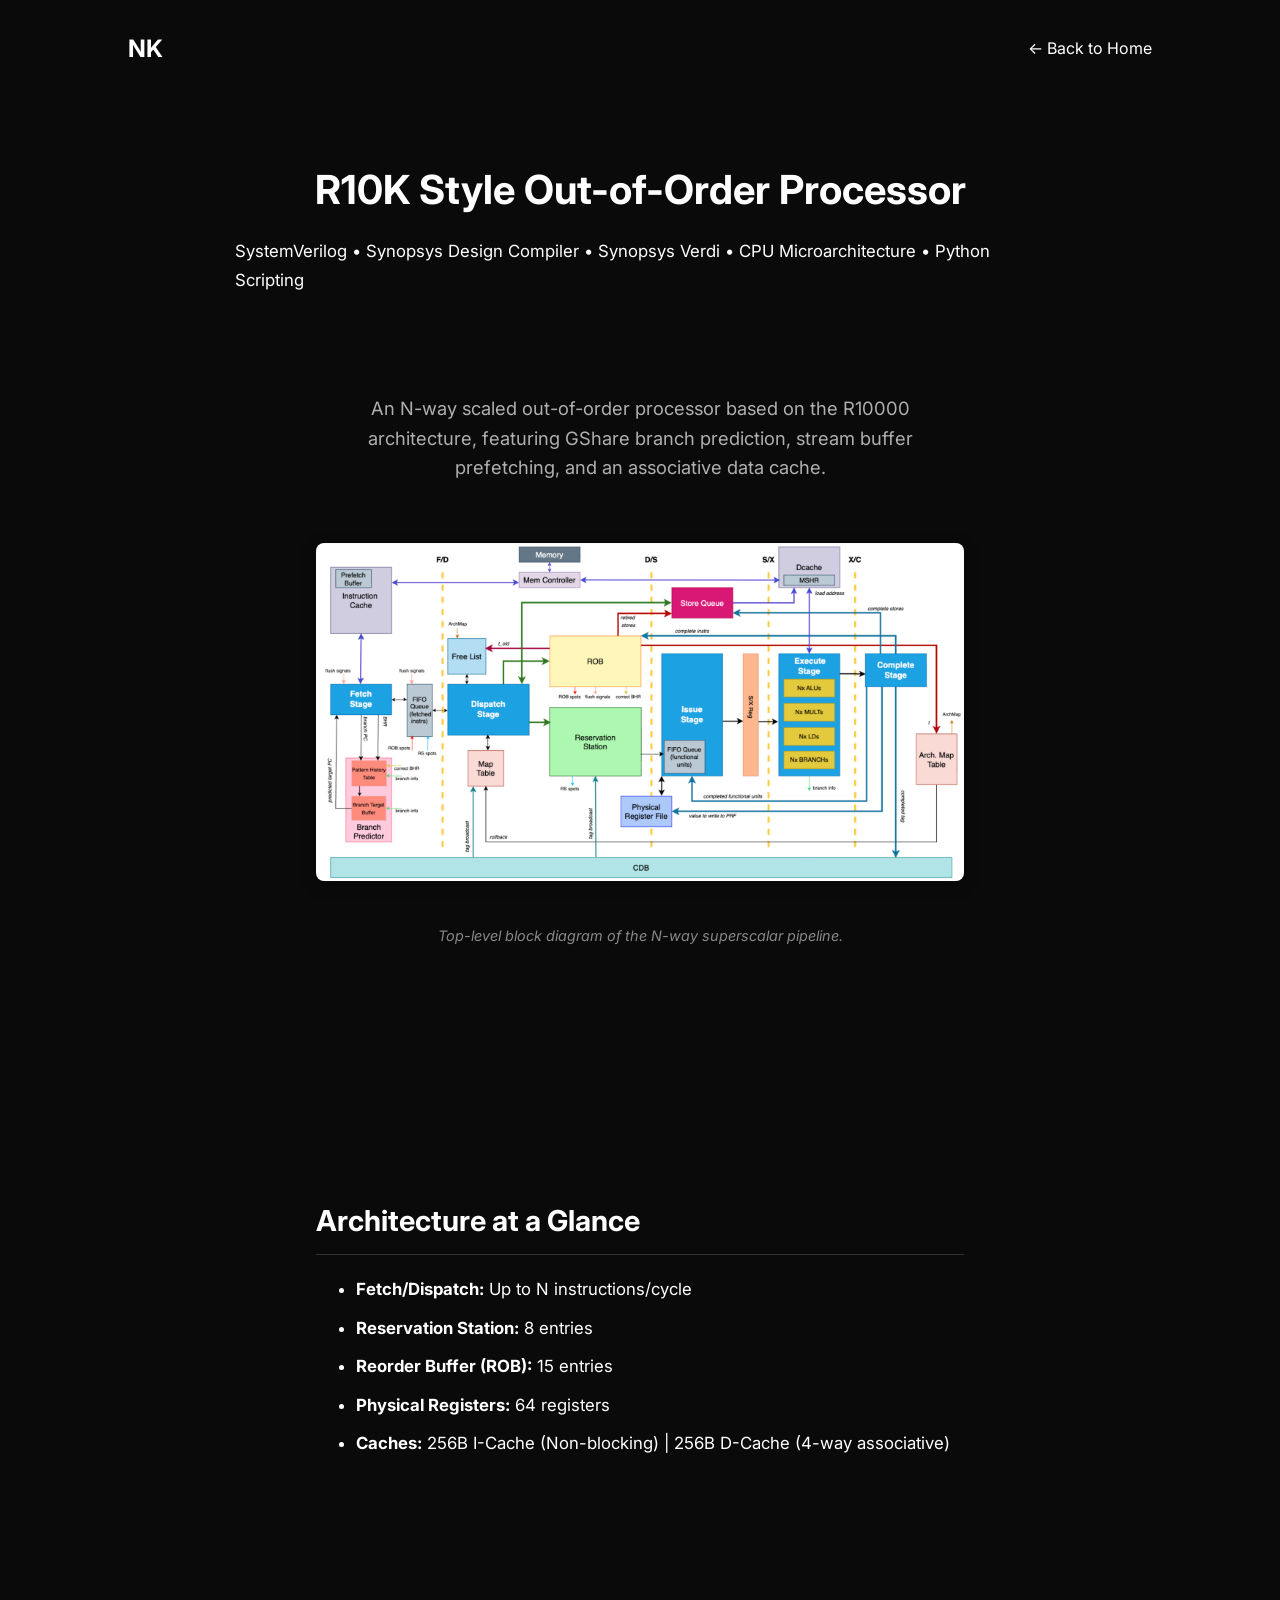
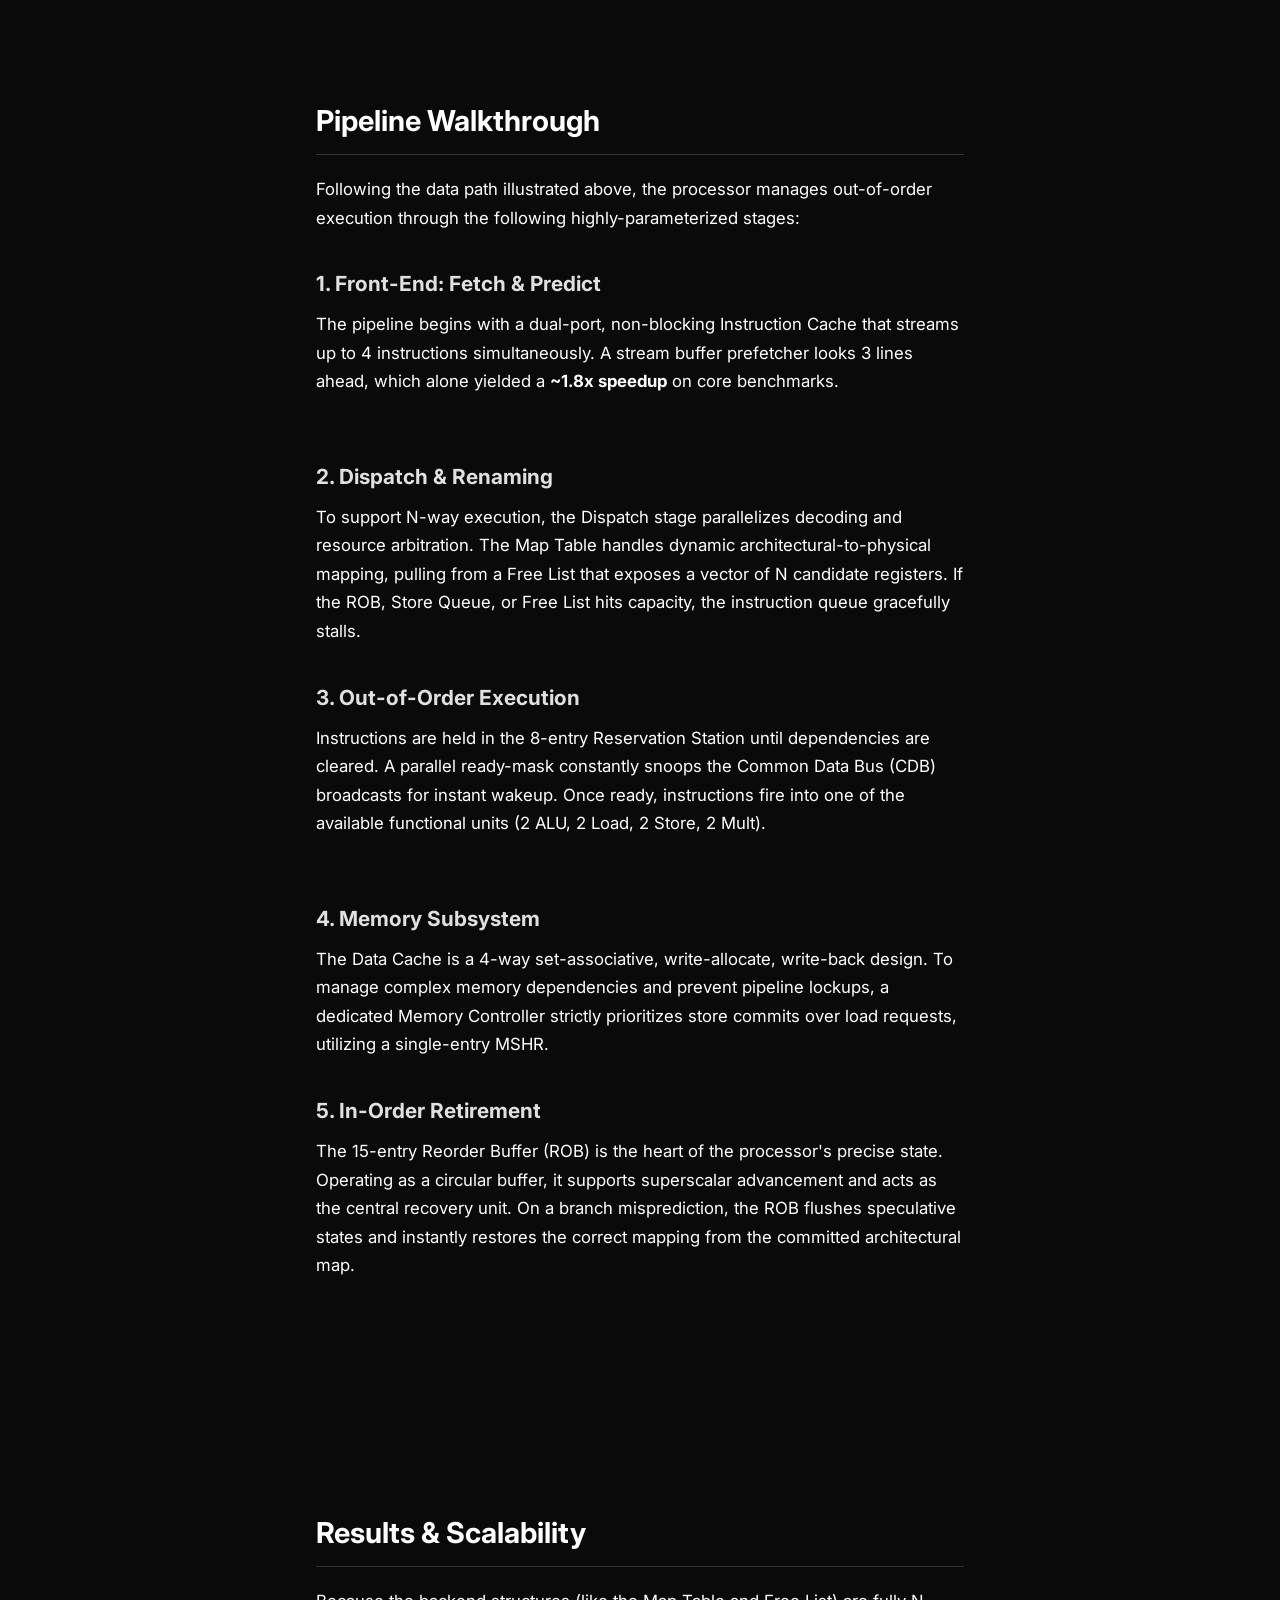
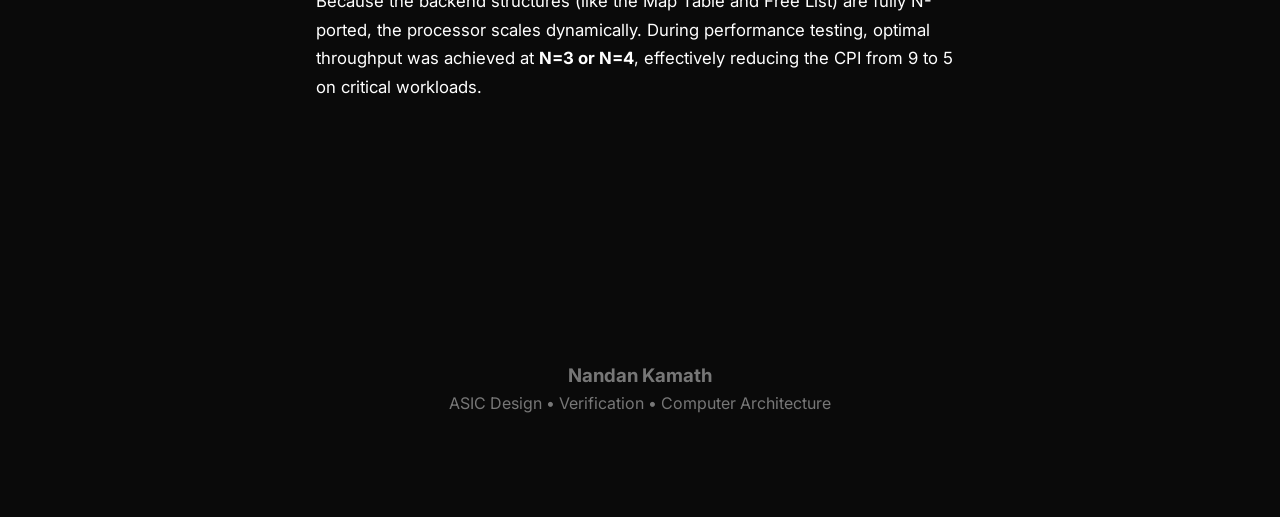
==== projects/r10k.html @ dddc1390 "Enhance r10k.html with project subtitle Added project subtitle and improved HTML structure." ====
<!DOCTYPE html>
<html lang="en">

<head>
    <meta charset="UTF-8">
    <meta name="viewport" content="width=device-width, initial-scale=1.0">
    <title>R10K Processor | Nandan Kamath</title>
    
    <link rel="stylesheet" href="../styles.css?v=2">
    
    <link rel="preconnect" href="https://fonts.googleapis.com">
    <link href="https://fonts.googleapis.com/css2?family=Inter:wght@300;400;500;600;700;800&display=swap" rel="stylesheet">
</head>

<body>

    <nav>
        <div class="logo">NK</div>
        <div class="nav-links">
            <a href="../index.html">← Back to Home</a>
        </div>
    </nav>

    <main class="project-details">
        
        <h1>R10K Style Out-of-Order Processor</h1>

        <p class="project-subtitle"> SystemVerilog • Synopsys Design Compiler • Synopsys Verdi • CPU Microarchitecture • Python Scripting</p>
        
        <section class="project-overview">
            <p class="lead-text">
                An N-way scaled out-of-order processor based on the R10000 architecture, featuring GShare branch prediction, stream buffer prefetching, and an associative data cache.
            </p>
            
            <div class="diagram-container">
                <img src="r10k-walkthrough.png" alt="R10K Processor Block Diagram" style="width: 100%; max-width: 800px; border-radius: 8px; margin: 20px 0;">
                <p class="caption"><em>Top-level block diagram of the N-way superscalar pipeline.</em></p>
            </div>
        </section>

        <section class="project-specs">
            <h2>Architecture at a Glance</h2>
            <ul class="spec-grid">
                <li><strong>Fetch/Dispatch:</strong> Up to N instructions/cycle</li>
                <li><strong>Reservation Station:</strong> 8 entries</li>
                <li><strong>Reorder Buffer (ROB):</strong> 15 entries</li>
                <li><strong>Physical Registers:</strong> 64 registers</li>
                <li><strong>Caches:</strong> 256B I-Cache (Non-blocking) | 256B D-Cache (4-way associative)</li>
            </ul>
        </section>

        <section class="project-walkthrough">
            <h2>Pipeline Walkthrough</h2>
            <p>Following the data path illustrated above, the processor manages out-of-order execution through the following highly-parameterized stages:</p>

            <h3>1. Front-End: Fetch & Predict</h3>
            <p>
                The pipeline begins with a dual-port, non-blocking Instruction Cache that streams up to 4 instructions simultaneously. A stream buffer prefetcher looks 3 lines ahead, which alone yielded a <strong>~1.8x speedup</strong> on core benchmarks.
                <br><br>
                <em></em>
            </p>

            <h3>2. Dispatch & Renaming</h3>
            <p>
                To support N-way execution, the Dispatch stage parallelizes decoding and resource arbitration. The Map Table handles dynamic architectural-to-physical mapping, pulling from a Free List that exposes a vector of N candidate registers. If the ROB, Store Queue, or Free List hits capacity, the instruction queue gracefully stalls.
            </p>

            <h3>3. Out-of-Order Execution</h3>
            <p>
                Instructions are held in the 8-entry Reservation Station until dependencies are cleared. A parallel ready-mask constantly snoops the Common Data Bus (CDB) broadcasts for instant wakeup. Once ready, instructions fire into one of the available functional units (2 ALU, 2 Load, 2 Store, 2 Mult).
                <br><br>
                <em></em>
            </p>

            <h3>4. Memory Subsystem</h3>
            <p>
                The Data Cache is a 4-way set-associative, write-allocate, write-back design. To manage complex memory dependencies and prevent pipeline lockups, a dedicated Memory Controller strictly prioritizes store commits over load requests, utilizing a single-entry MSHR.
            </p>

            <h3>5. In-Order Retirement</h3>
            <p>
                The 15-entry Reorder Buffer (ROB) is the heart of the processor's precise state. Operating as a circular buffer, it supports superscalar advancement and acts as the central recovery unit. On a branch misprediction, the ROB flushes speculative states and instantly restores the correct mapping from the committed architectural map.
            </p>
        </section>

        <section class="project-results">
            <h2>Results & Scalability</h2>
            <p>
                Because the backend structures (like the Map Table and Free List) are fully N-ported, the processor scales dynamically. During performance testing, optimal throughput was achieved at <strong>N=3 or N=4</strong>, effectively reducing the CPI from 9 to 5 on critical workloads.
            </p>
        </section>

    </main>

    <footer>
        <h3>Nandan Kamath</h3>
        <p>ASIC Design • Verification • Computer Architecture</p>
    </footer>

</body>
</html>
---- styles.css ----
*{
    margin:0;
    padding:0;
    box-sizing:border-box;
}

html{
    scroll-behavior:smooth;
}

body{
    background:#0a0a0a;
    color:white;
    font-family:'Inter',sans-serif;
    line-height:1.6;
}

nav{
    display:flex;
    justify-content:space-between;
    align-items:center;
    padding:30px 10%;
}

.logo{
    font-size:1.5rem;
    font-weight:700;
}

.nav-links a{
    color:white;
    text-decoration:none;
    margin-left:30px;
}

.hero{
    padding:120px 10%;
}

.hero h1{
    font-size:5rem;
    font-weight:800;
}

.hero h2{
    color:#999;
    margin-top:10px;
}

.hero-description{
    max-width:700px;
    margin-top:30px;
    font-size:1.2rem;
}

.buttons{
    margin-top:40px;
}

.buttons a{
    display:inline-block;
    margin-right:15px;
    padding:12px 22px;
    border:1px solid #333;
    border-radius:10px;
    text-decoration:none;
    color:white;
}

.buttons a:hover{
    background:#161616;
}

section{
    padding:80px 10%;
}

section h2{
    font-size:2.5rem;
    margin-bottom:40px;
}

.grid{
    display:grid;
    grid-template-columns:repeat(auto-fit,minmax(350px,1fr));
    gap:25px;
}

.card{
    background:#111;
    padding:30px;
    border-radius:16px;
    text-decoration:none;
    color:white;
    transition:0.25s;
    border:1px solid #222;
}

.card:hover{
    transform:translateY(-6px);
    border-color:#555;
}

.skills-grid{
    display:grid;
    grid-template-columns:repeat(auto-fit,minmax(250px,1fr));
    gap:30px;
}

.skills-grid ul{
    list-style:none;
}

.skills-grid li{
    margin-bottom:10px;
    color:#bbb;
}

footer{
    text-align:center;
    padding:100px 0;
    color:#777;
}


/* =========================================
   PROJECT DETAILS PAGE STYLING
   ========================================= */

/* Center the entire page and restrict the width for readability */
.project-details {
    max-width: 850px;
    margin: 0 auto;
    padding: 60px 20px;
}

/* Center the main title and lead text */
.project-details h1 {
    text-align: center;
    font-size: 2.5rem;
    margin-bottom: 15px;
}

.project-details .lead-text {
    text-align: center;
    font-size: 1.15rem;
    line-height: 1.6;
    color: #b0b0b0; /* Soft gray for the intro text */
    margin-bottom: 40px;
}

/* Center the diagram and caption */
.diagram-container {
    text-align: center;
    margin: 40px 0;
}

.diagram-container img {
    box-shadow: 0 4px 15px rgba(0, 0, 0, 0.3); /* Adds a subtle shadow */
}

.diagram-container .caption {
    margin-top: 15px;
    font-size: 0.9rem;
    color: #888888;
}

/* Fix the spacing for sections and headers */
.project-details h2 {
    font-size: 1.8rem;
    margin-top: 50px;
    margin-bottom: 20px;
    border-bottom: 1px solid #333333; /* Nice subtle line under the header */
    padding-bottom: 10px;
}

.project-details h3 {
    font-size: 1.3rem;
    margin-top: 35px;
    margin-bottom: 10px;
    color: #e0e0e0;
}

/* Fix paragraphs for optimal reading */
.project-details p {
    line-height: 1.7;
    margin-bottom: 20px;
    font-size: 1.05rem;
}

/* Fix the bullet points */
.project-details ul {
    list-style-type: disc;
    margin-left: 40px; /* Indents the bullets properly */
    margin-bottom: 30px;
}

.project-details li {
    line-height: 1.7;
    margin-bottom: 10px; /* Adds space between each list item */
    font-size: 1.05rem;
}
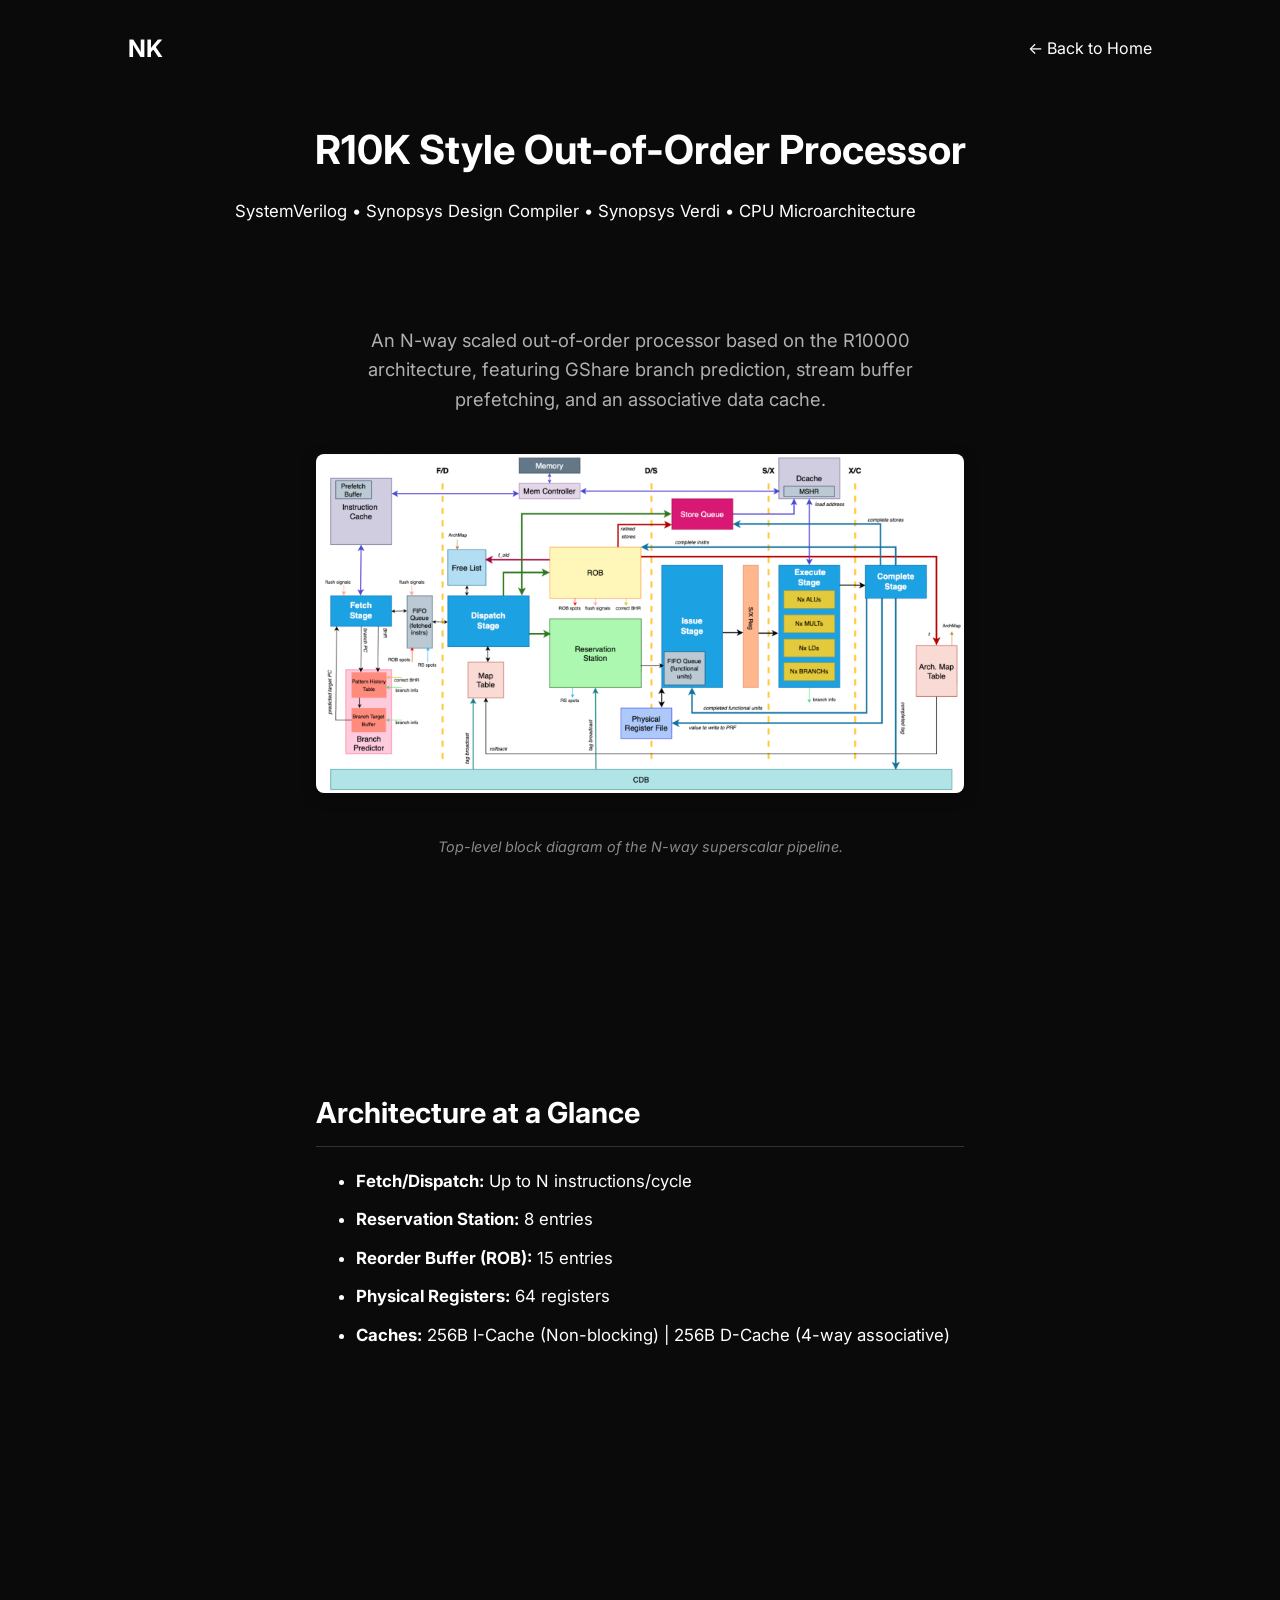
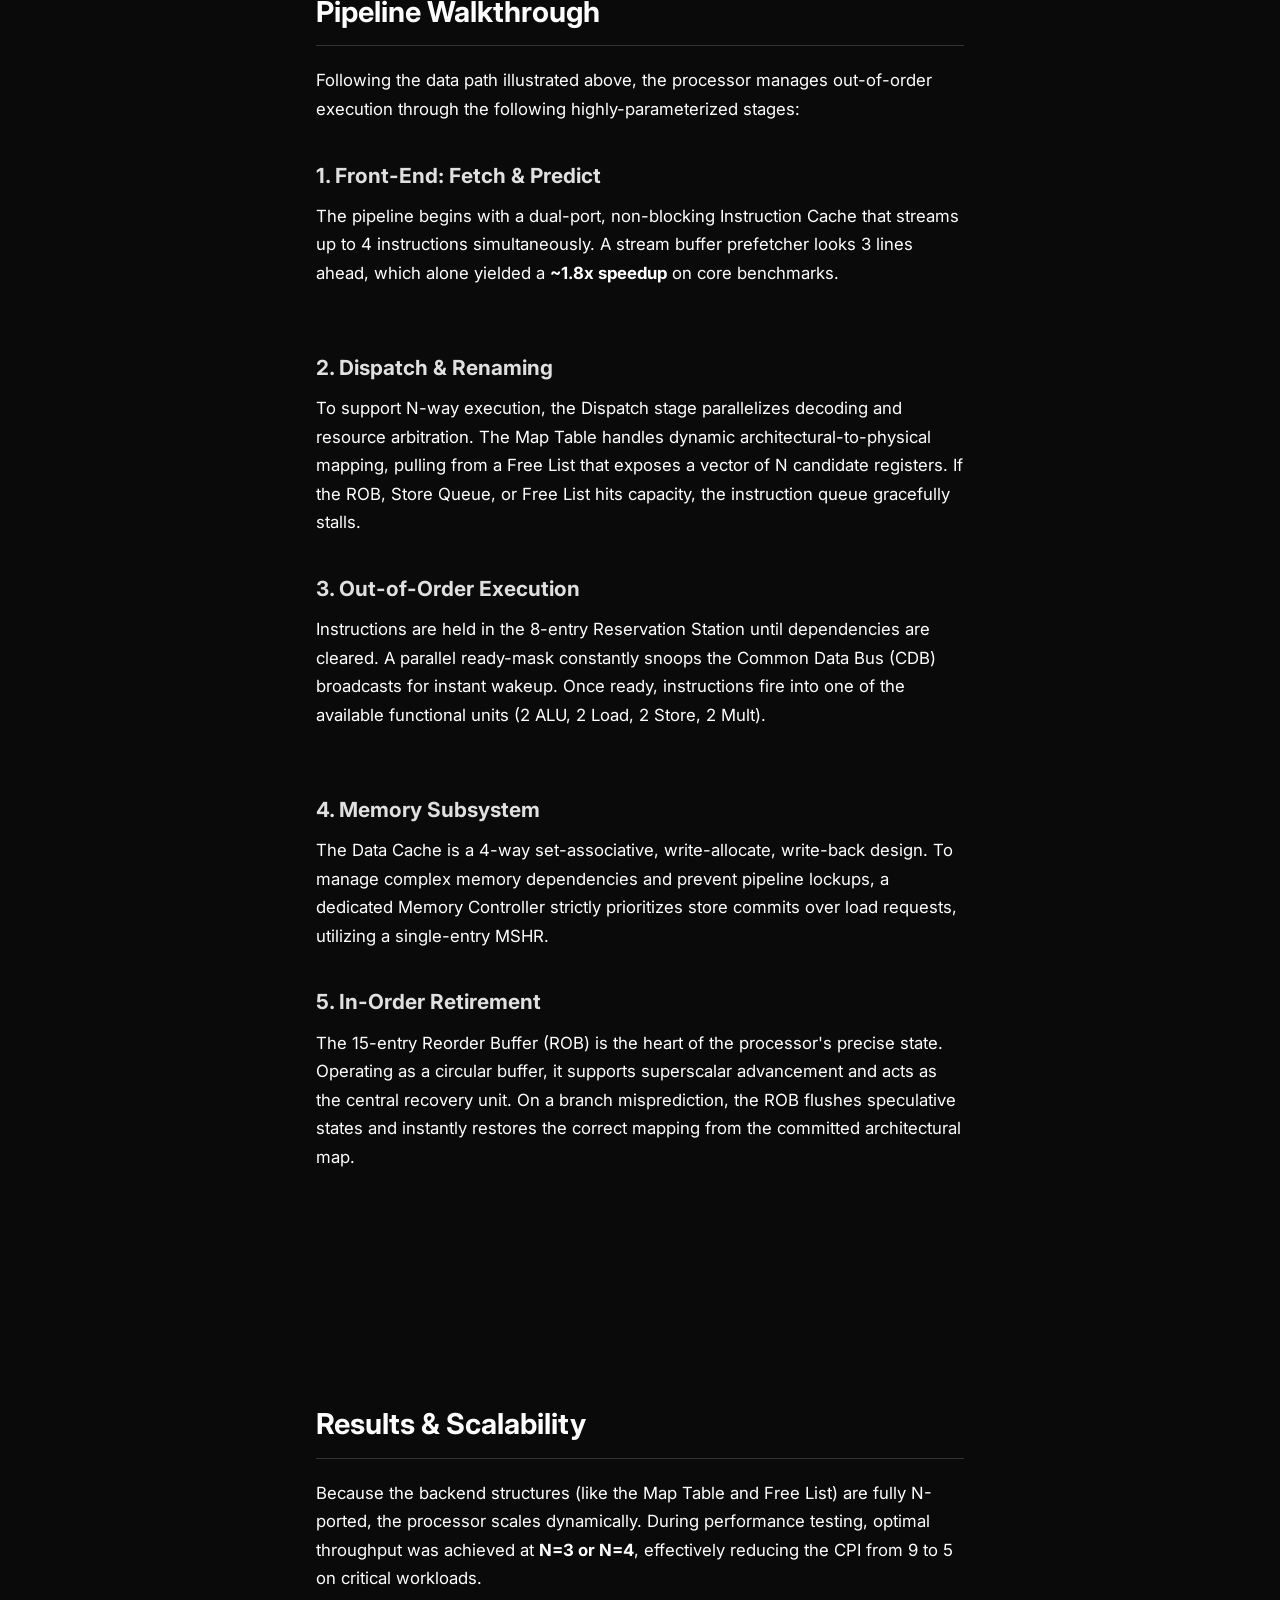
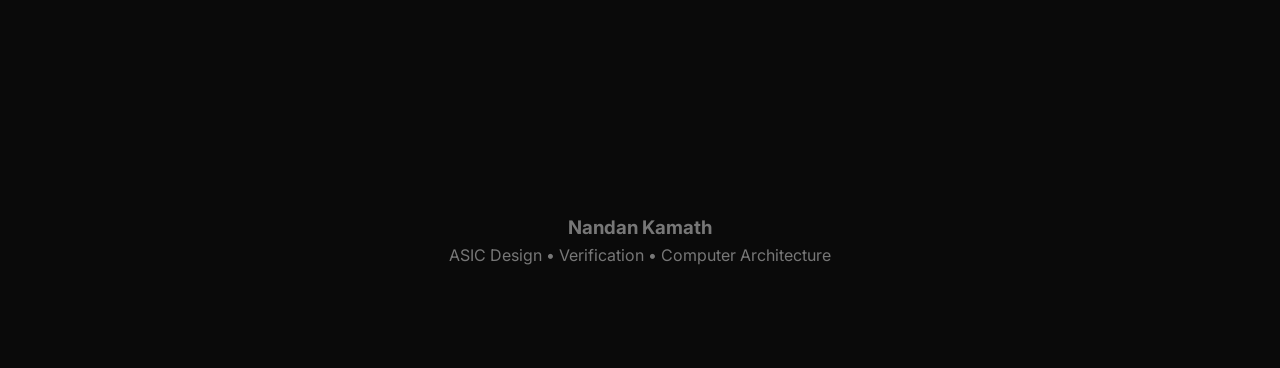
==== commit c443b3f4: "Update r10k.html" ====
--- a/projects/r10k.html
+++ b/projects/r10k.html
@@ -25,7 +25,7 @@
         
         <h1>R10K Style Out-of-Order Processor</h1>
 
-        <p class="project-subtitle"> SystemVerilog • Synopsys Design Compiler • Synopsys Verdi • CPU Microarchitecture • Python Scripting</p>
+        <p class="project-subtitle"> SystemVerilog • Synopsys Design Compiler • Synopsys Verdi • CPU Microarchitecture</p>
         
         <section class="project-overview">
             <p class="lead-text">
--- a/styles.css
+++ b/styles.css
@@ -131,7 +131,7 @@
 .project-details {
     max-width: 850px;
     margin: 0 auto;
-    padding: 60px 20px;
+    padding: 20px 20px;
 }
 
 /* Center the main title and lead text */
@@ -146,13 +146,13 @@
     font-size: 1.15rem;
     line-height: 1.6;
     color: #b0b0b0; /* Soft gray for the intro text */
-    margin-bottom: 40px;
+    margin-bottom: 20px;
 }
 
 /* Center the diagram and caption */
 .diagram-container {
     text-align: center;
-    margin: 40px 0;
+    margin: 20px 0;
 }
 
 .diagram-container img {
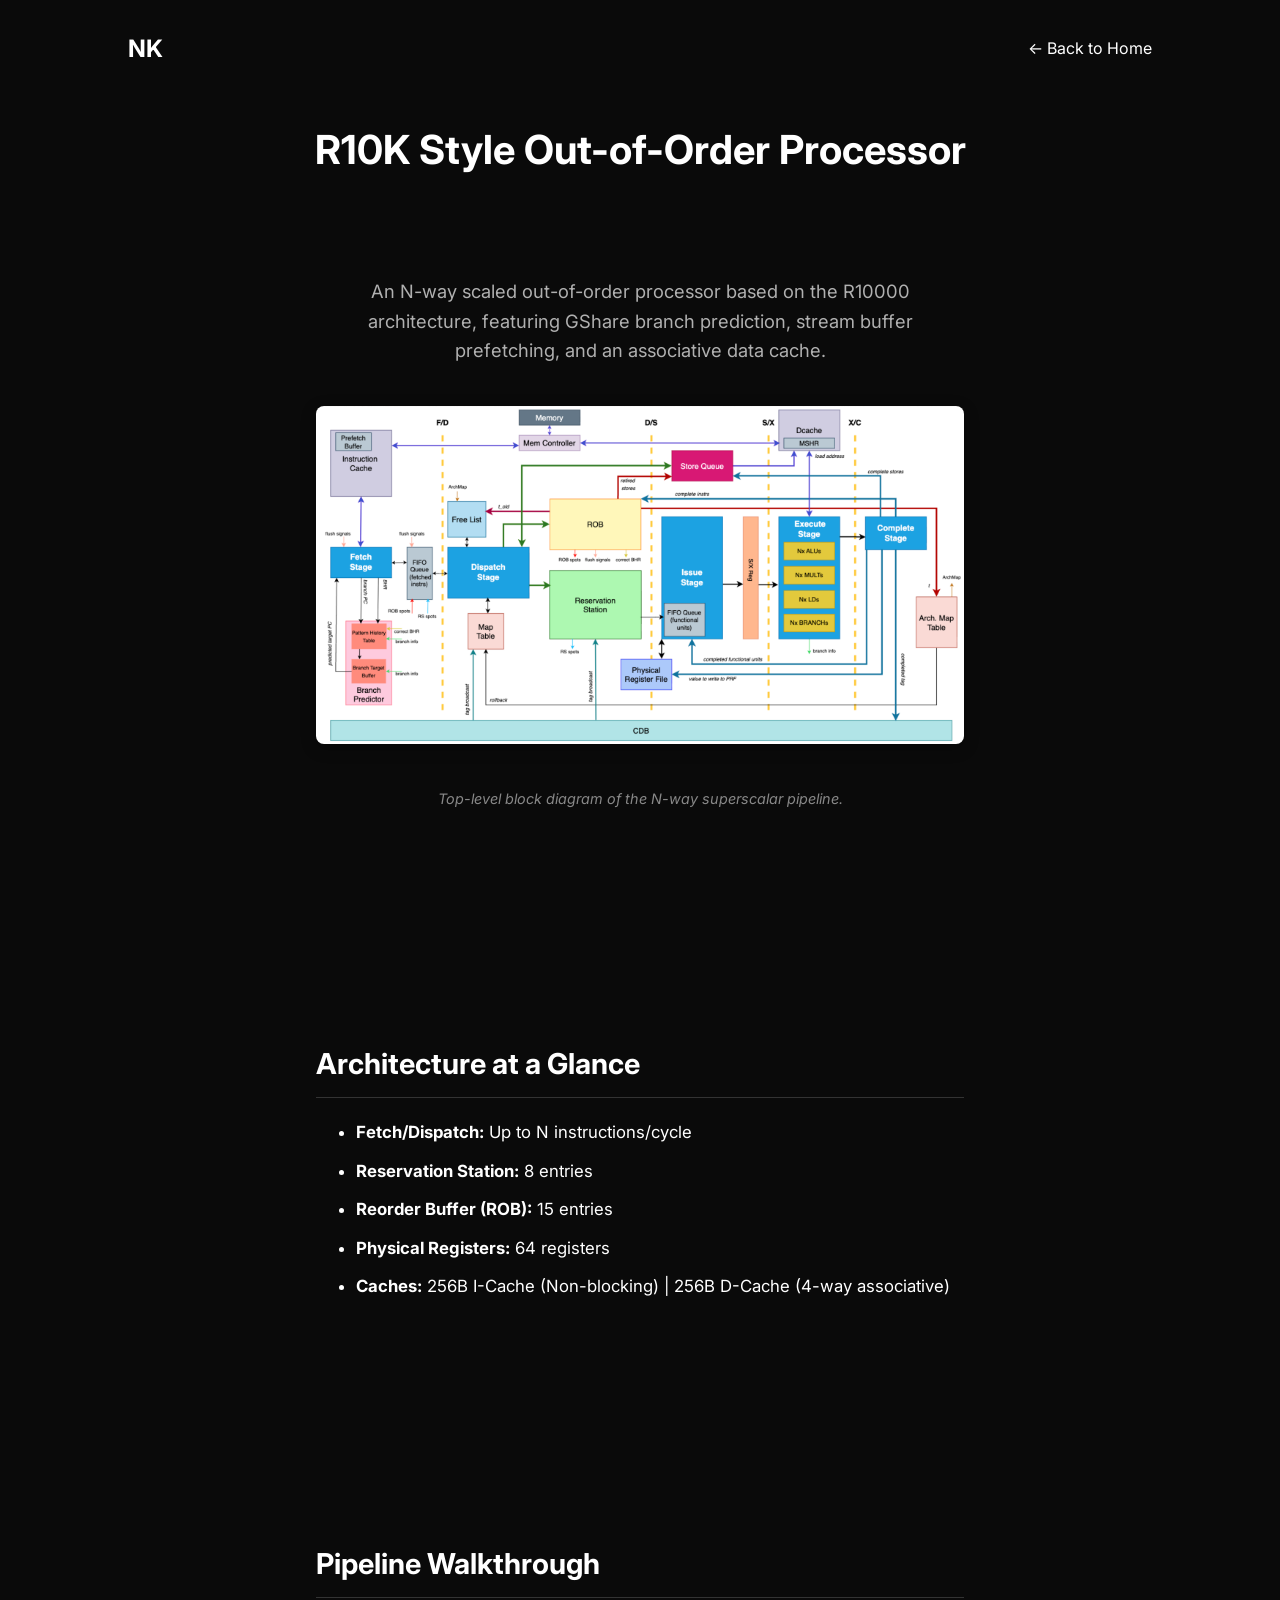
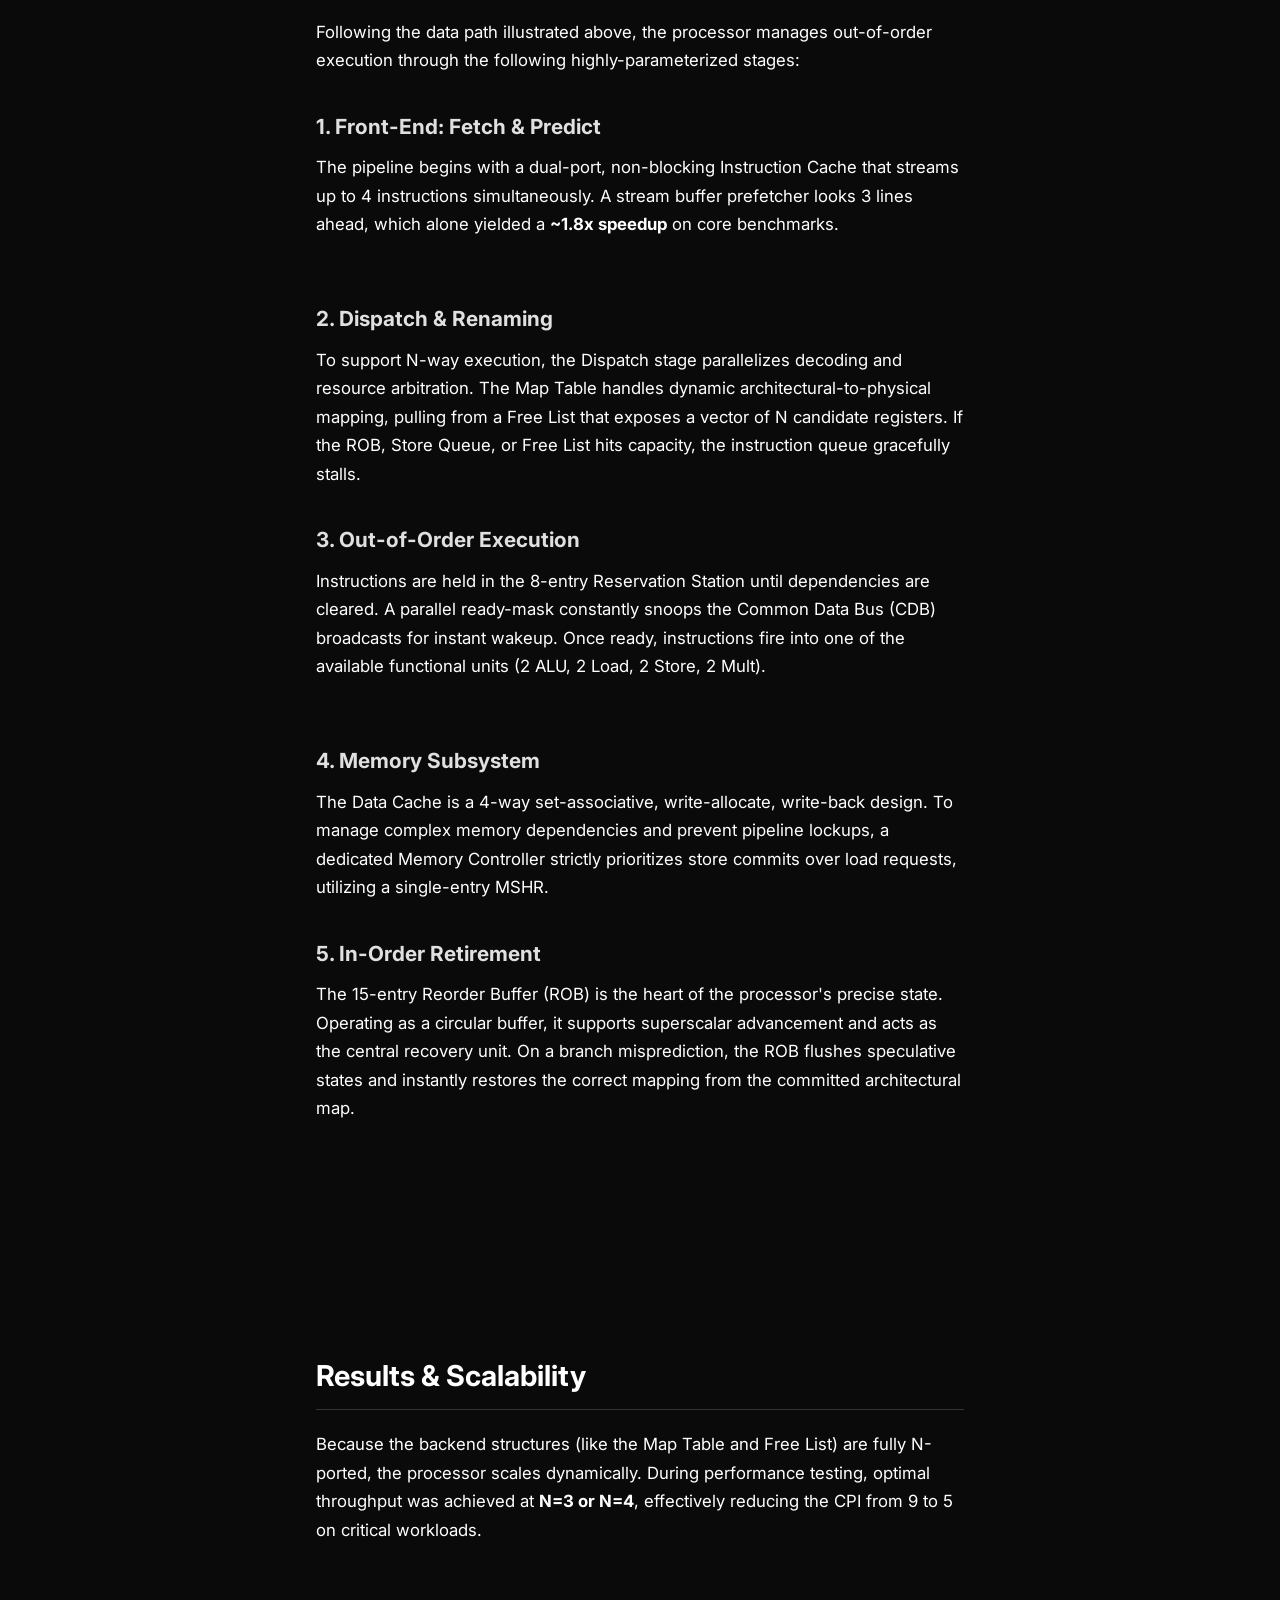
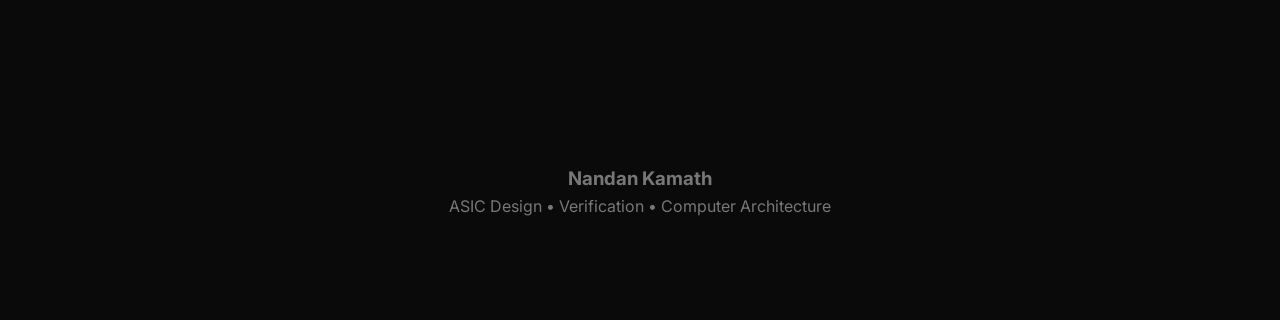
==== commit e4f7259b: "Refactor HTML structure for R10K Processor page" ====
--- a/projects/r10k.html
+++ b/projects/r10k.html
@@ -24,8 +24,6 @@
     <main class="project-details">
         
         <h1>R10K Style Out-of-Order Processor</h1>
-
-        <p class="project-subtitle"> SystemVerilog • Synopsys Design Compiler • Synopsys Verdi • CPU Microarchitecture</p>
         
         <section class="project-overview">
             <p class="lead-text">
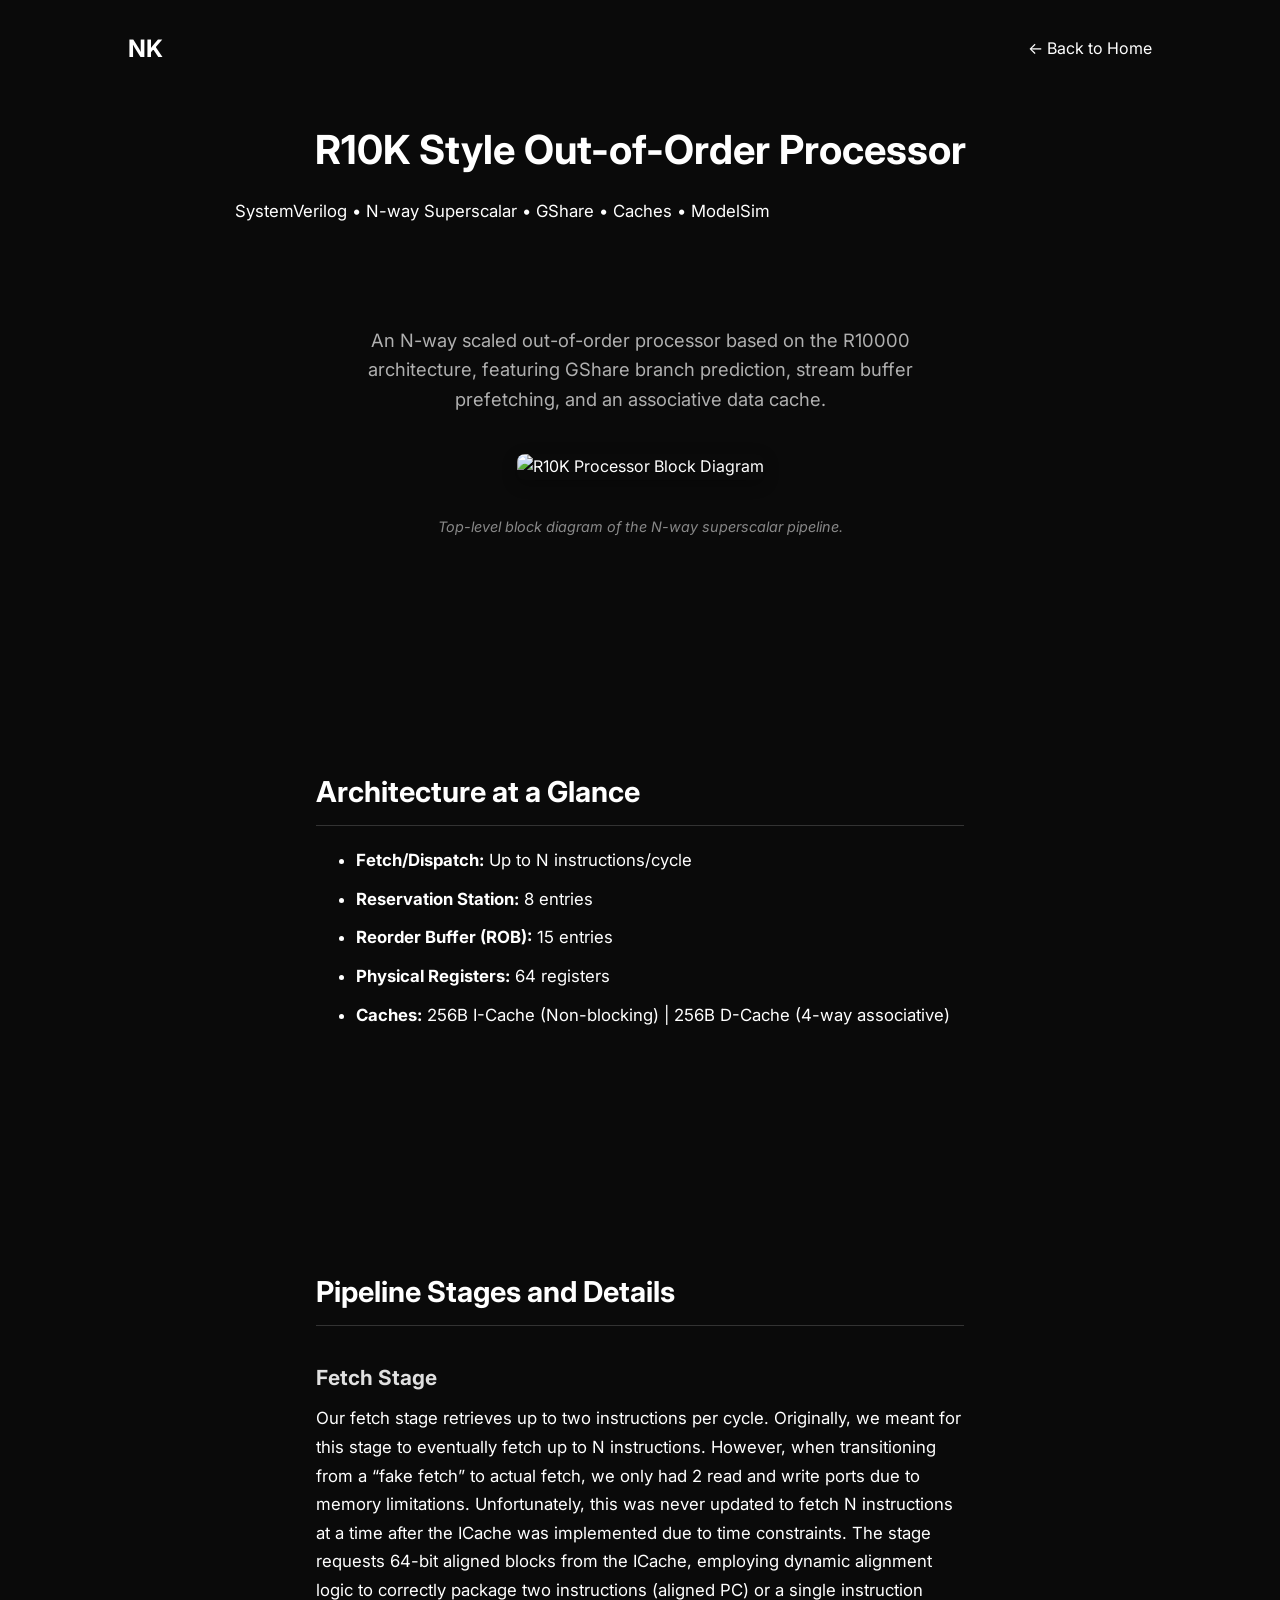
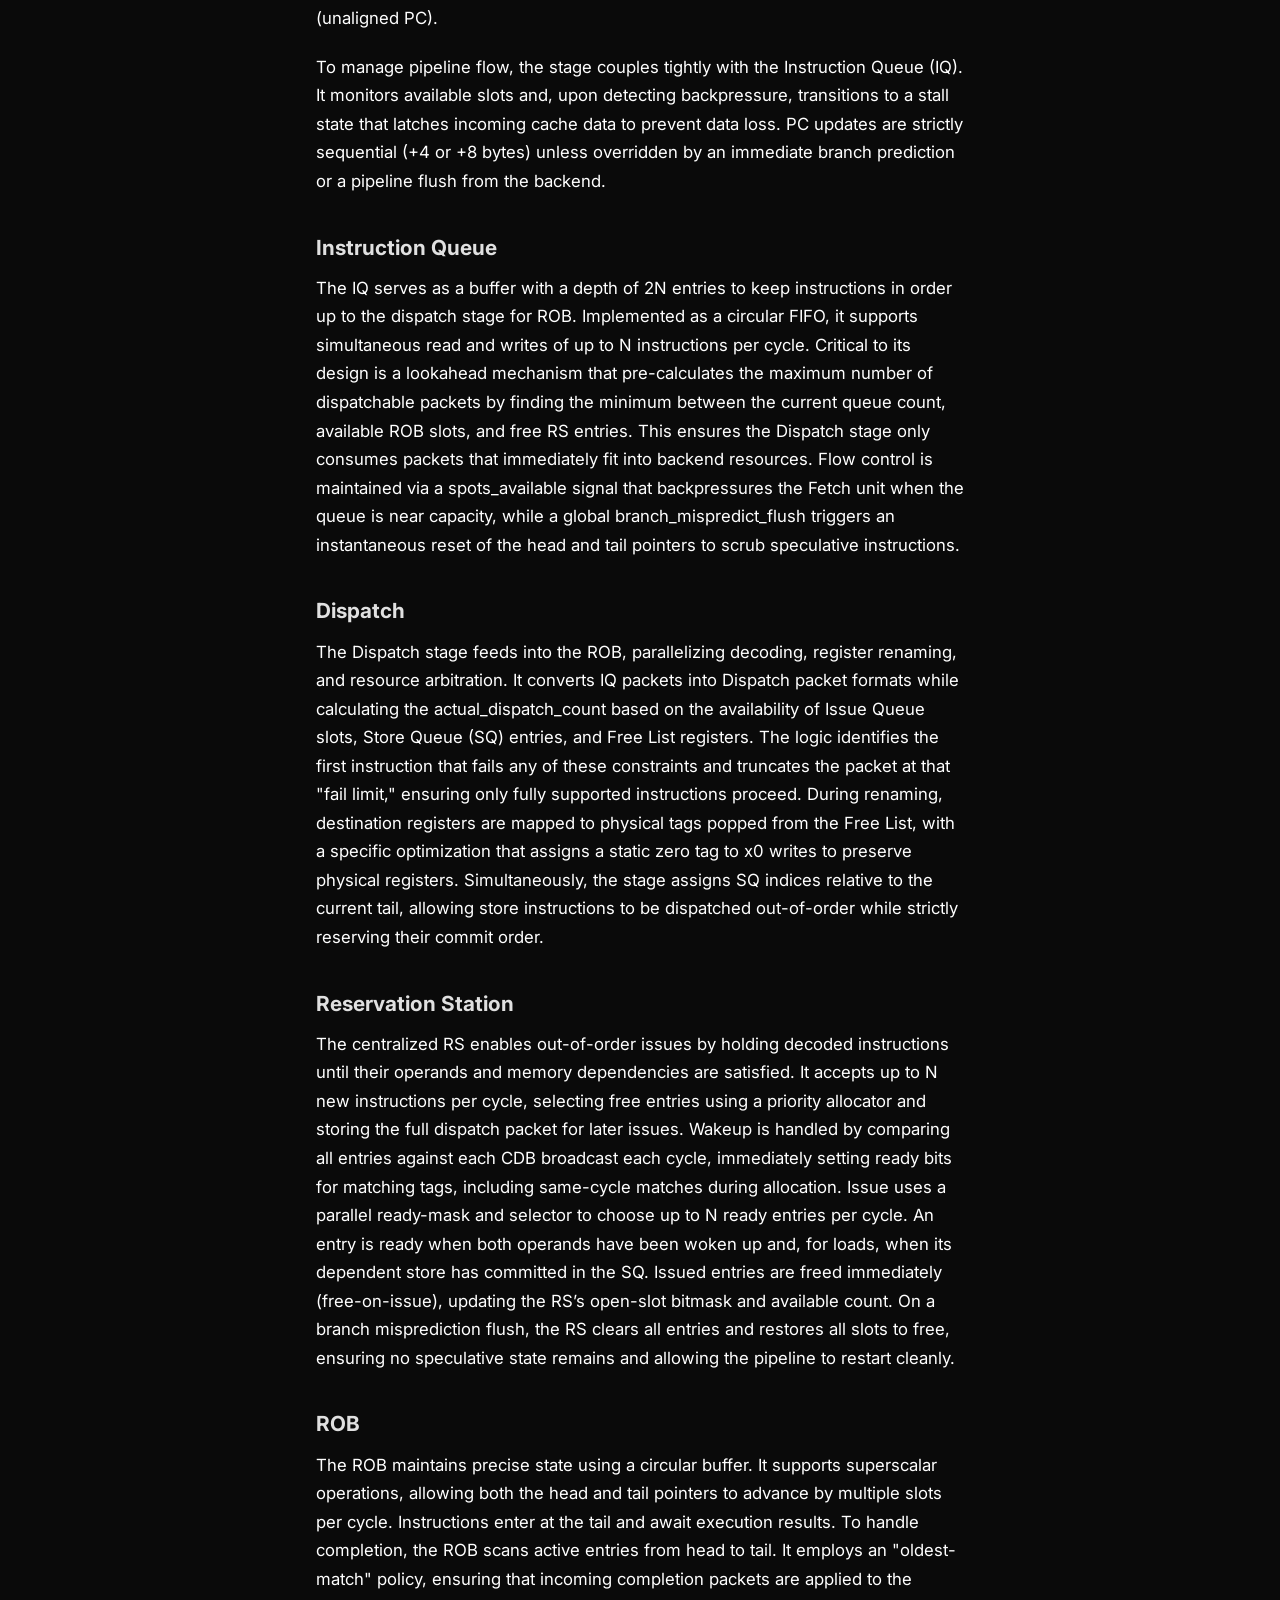
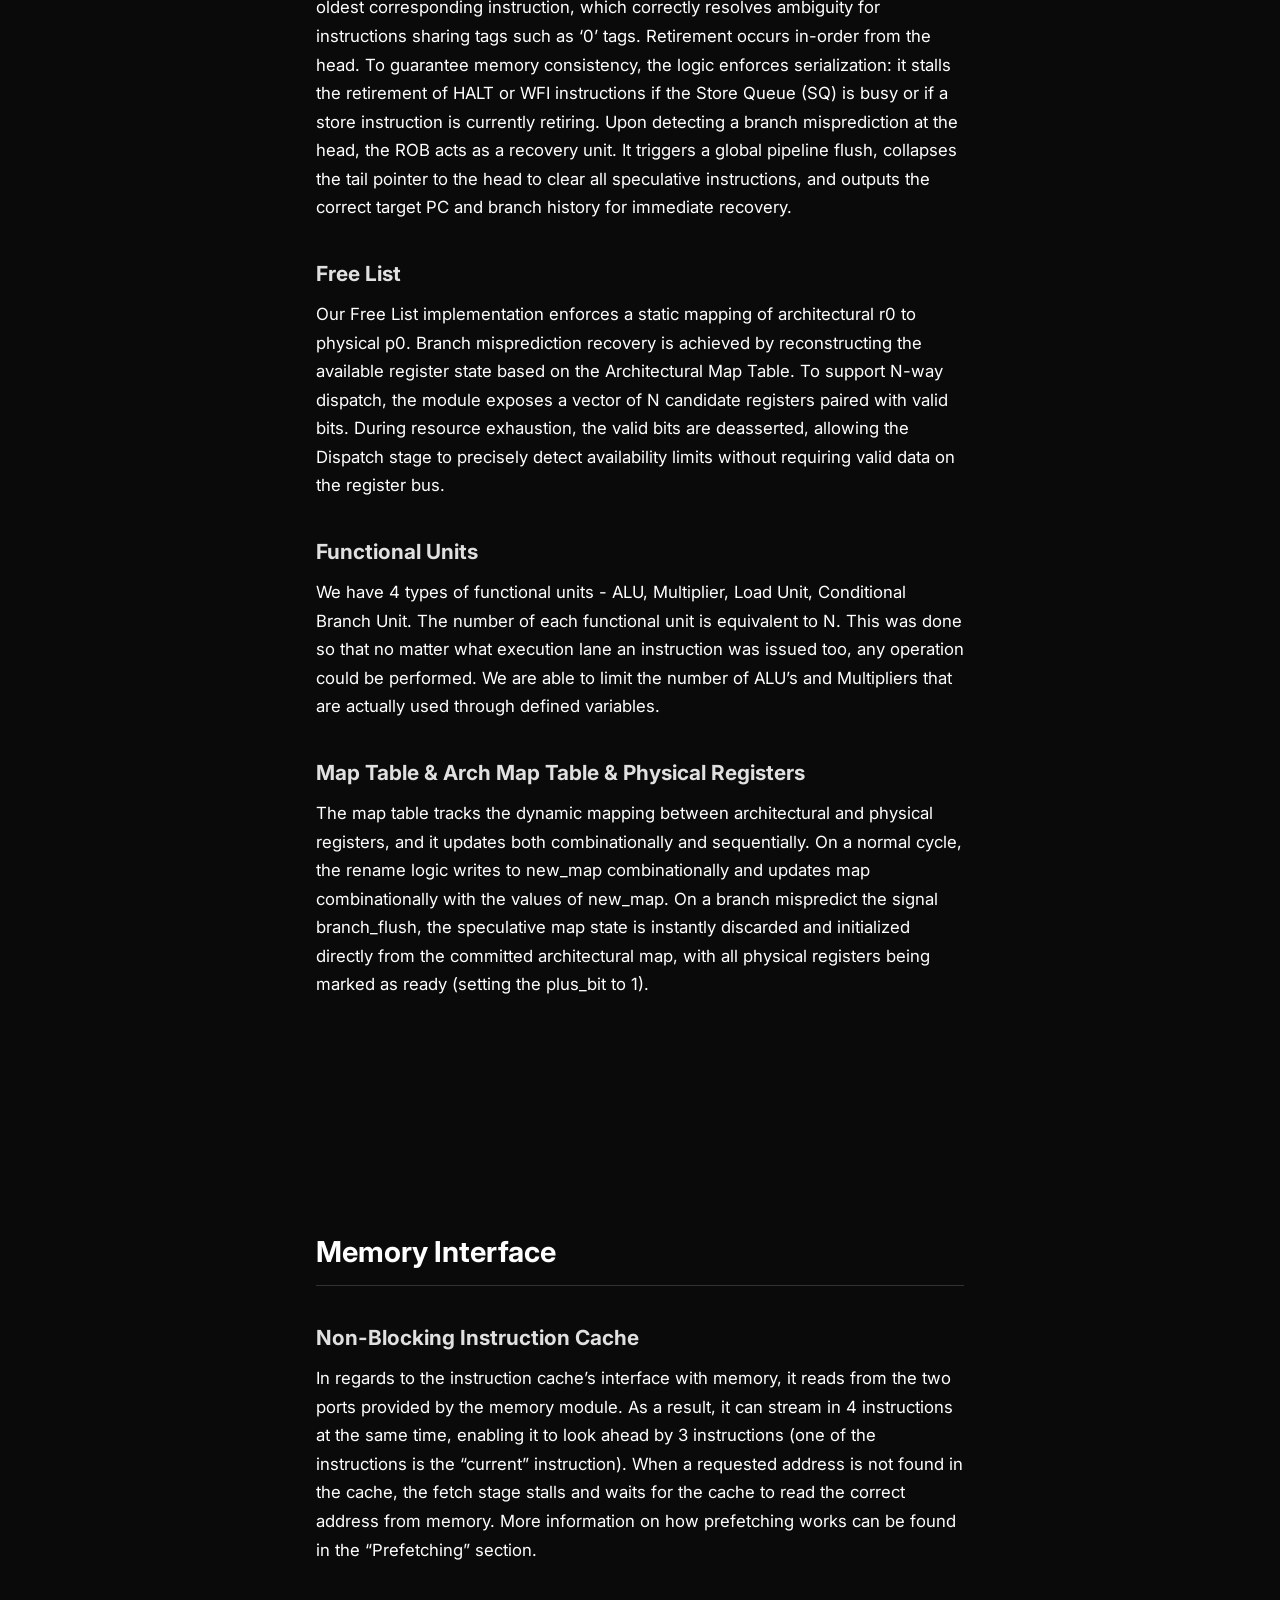
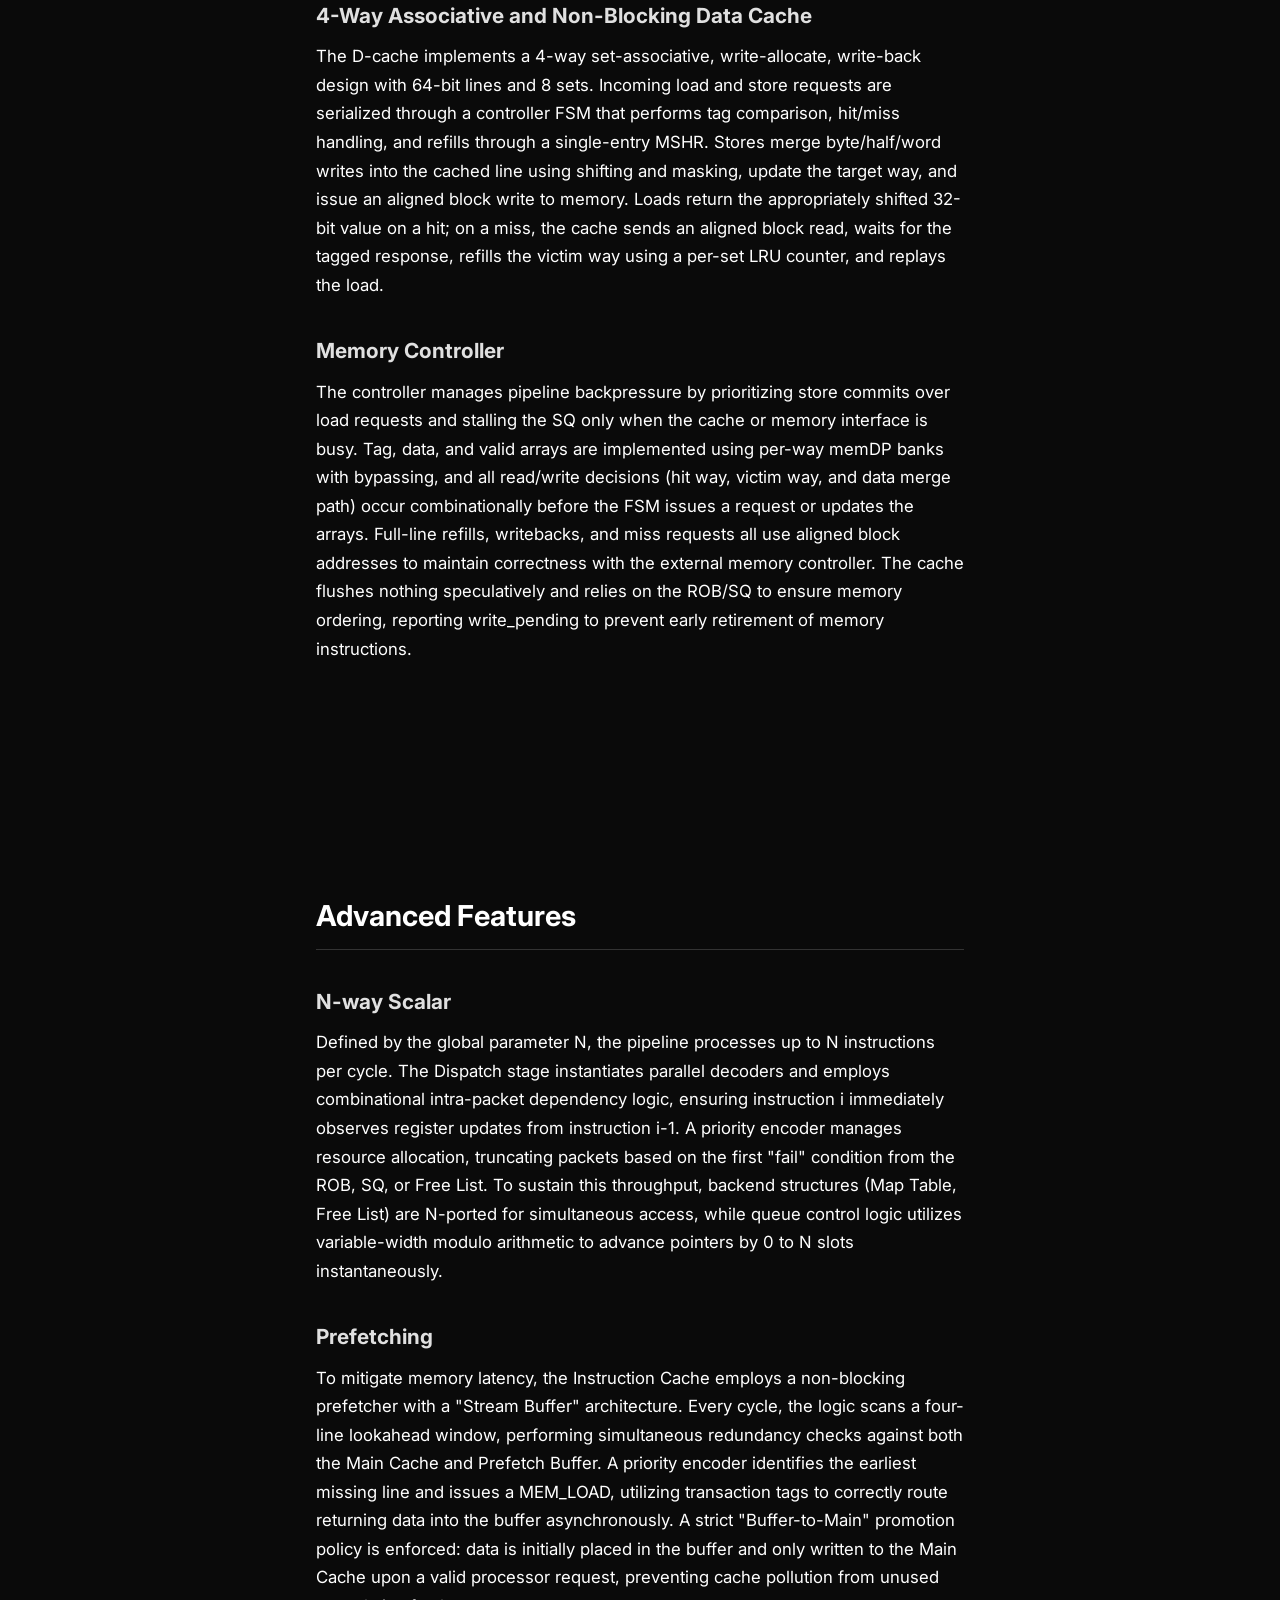
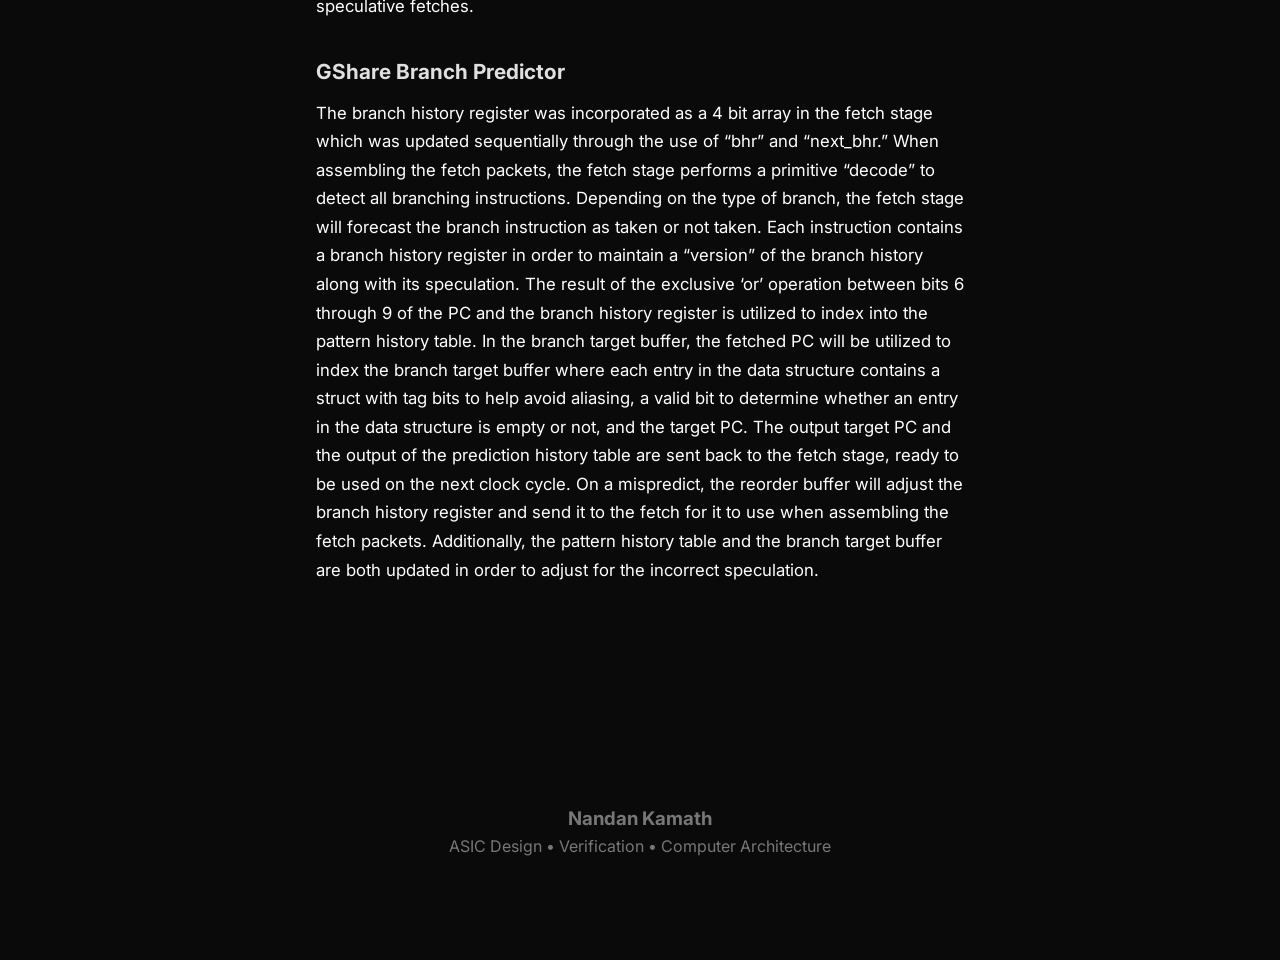
==== commit e2afd307: "Update r10k.html" ====
--- a/projects/r10k.html
+++ b/projects/r10k.html
@@ -6,7 +6,7 @@
     <meta name="viewport" content="width=device-width, initial-scale=1.0">
     <title>R10K Processor | Nandan Kamath</title>
     
-    <link rel="stylesheet" href="../styles.css?v=2">
+    <link rel="stylesheet" href="../styles.css">
     
     <link rel="preconnect" href="https://fonts.googleapis.com">
     <link href="https://fonts.googleapis.com/css2?family=Inter:wght@300;400;500;600;700;800&display=swap" rel="stylesheet">
@@ -25,13 +25,15 @@
         
         <h1>R10K Style Out-of-Order Processor</h1>
         
+        <p class="project-subtitle">SystemVerilog • N-way Superscalar • GShare • Caches • ModelSim</p>
+        
         <section class="project-overview">
             <p class="lead-text">
                 An N-way scaled out-of-order processor based on the R10000 architecture, featuring GShare branch prediction, stream buffer prefetching, and an associative data cache.
             </p>
             
             <div class="diagram-container">
-                <img src="r10k-walkthrough.png" alt="R10K Processor Block Diagram" style="width: 100%; max-width: 800px; border-radius: 8px; margin: 20px 0;">
+                <img src="r10k-diagram.jpg" alt="R10K Processor Block Diagram" style="width: 100%; max-width: 800px; border-radius: 8px; margin: 20px 0;">
                 <p class="caption"><em>Top-level block diagram of the N-way superscalar pipeline.</em></p>
             </div>
         </section>
@@ -48,44 +50,58 @@
         </section>
 
         <section class="project-walkthrough">
-            <h2>Pipeline Walkthrough</h2>
-            <p>Following the data path illustrated above, the processor manages out-of-order execution through the following highly-parameterized stages:</p>
+            <h2>Pipeline Stages and Details</h2>
 
-            <h3>1. Front-End: Fetch & Predict</h3>
-            <p>
-                The pipeline begins with a dual-port, non-blocking Instruction Cache that streams up to 4 instructions simultaneously. A stream buffer prefetcher looks 3 lines ahead, which alone yielded a <strong>~1.8x speedup</strong> on core benchmarks.
-                <br><br>
-                <em></em>
-            </p>
+            <h3>Fetch Stage</h3>
+            <p>Our fetch stage retrieves up to two instructions per cycle. Originally, we meant for this stage to eventually fetch up to N instructions. However, when transitioning from a “fake fetch” to actual fetch, we only had 2 read and write ports due to memory limitations. Unfortunately, this was never updated to fetch N instructions at a time after the ICache was implemented due to time constraints. The stage requests 64-bit aligned blocks from the ICache, employing dynamic alignment logic to correctly package two instructions (aligned PC) or a single instruction (unaligned PC).</p>
+            <p>To manage pipeline flow, the stage couples tightly with the Instruction Queue (IQ). It monitors available slots and, upon detecting backpressure, transitions to a stall state that latches incoming cache data to prevent data loss. PC updates are strictly sequential (+4 or +8 bytes) unless overridden by an immediate branch prediction or a pipeline flush from the backend.</p>
 
-            <h3>2. Dispatch & Renaming</h3>
-            <p>
-                To support N-way execution, the Dispatch stage parallelizes decoding and resource arbitration. The Map Table handles dynamic architectural-to-physical mapping, pulling from a Free List that exposes a vector of N candidate registers. If the ROB, Store Queue, or Free List hits capacity, the instruction queue gracefully stalls.
-            </p>
+            <h3>Instruction Queue</h3>
+            <p>The IQ serves as a buffer with a depth of 2N entries to keep instructions in order up to the dispatch stage for ROB. Implemented as a circular FIFO, it supports simultaneous read and writes of up to N instructions per cycle. Critical to its design is a lookahead mechanism that pre-calculates the maximum number of dispatchable packets by finding the minimum between the current queue count, available ROB slots, and free RS entries. This ensures the Dispatch stage only consumes packets that immediately fit into backend resources. Flow control is maintained via a spots_available signal that backpressures the Fetch unit when the queue is near capacity, while a global branch_mispredict_flush triggers an instantaneous reset of the head and tail pointers to scrub speculative instructions.</p>
 
-            <h3>3. Out-of-Order Execution</h3>
-            <p>
-                Instructions are held in the 8-entry Reservation Station until dependencies are cleared. A parallel ready-mask constantly snoops the Common Data Bus (CDB) broadcasts for instant wakeup. Once ready, instructions fire into one of the available functional units (2 ALU, 2 Load, 2 Store, 2 Mult).
-                <br><br>
-                <em></em>
-            </p>
+            <h3>Dispatch</h3>
+            <p>The Dispatch stage feeds into the ROB, parallelizing decoding, register renaming, and resource arbitration. It converts IQ packets into Dispatch packet formats while calculating the actual_dispatch_count based on the availability of Issue Queue slots, Store Queue (SQ) entries, and Free List registers. The logic identifies the first instruction that fails any of these constraints and truncates the packet at that "fail limit," ensuring only fully supported instructions proceed. During renaming, destination registers are mapped to physical tags popped from the Free List, with a specific optimization that assigns a static zero tag to x0 writes to preserve physical registers. Simultaneously, the stage assigns SQ indices relative to the current tail, allowing store instructions to be dispatched out-of-order while strictly reserving their commit order.</p>
 
-            <h3>4. Memory Subsystem</h3>
-            <p>
-                The Data Cache is a 4-way set-associative, write-allocate, write-back design. To manage complex memory dependencies and prevent pipeline lockups, a dedicated Memory Controller strictly prioritizes store commits over load requests, utilizing a single-entry MSHR.
-            </p>
+            <h3>Reservation Station</h3>
+            <p>The centralized RS enables out-of-order issues by holding decoded instructions until their operands and memory dependencies are satisfied. It accepts up to N new instructions per cycle, selecting free entries using a priority allocator and storing the full dispatch packet for later issues. Wakeup is handled by comparing all entries against each CDB broadcast each cycle, immediately setting ready bits for matching tags, including same-cycle matches during allocation. Issue uses a parallel ready-mask and selector to choose up to N ready entries per cycle. An entry is ready when both operands have been woken up and, for loads, when its dependent store has committed in the SQ. Issued entries are freed immediately (free-on-issue), updating the RS’s open-slot bitmask and available count. On a branch misprediction flush, the RS clears all entries and restores all slots to free, ensuring no speculative state remains and allowing the pipeline to restart cleanly.</p>
 
-            <h3>5. In-Order Retirement</h3>
-            <p>
-                The 15-entry Reorder Buffer (ROB) is the heart of the processor's precise state. Operating as a circular buffer, it supports superscalar advancement and acts as the central recovery unit. On a branch misprediction, the ROB flushes speculative states and instantly restores the correct mapping from the committed architectural map.
-            </p>
+            <h3>ROB</h3>
+            <p>The ROB maintains precise state using a circular buffer. It supports superscalar operations, allowing both the head and tail pointers to advance by multiple slots per cycle. Instructions enter at the tail and await execution results. To handle completion, the ROB scans active entries from head to tail. It employs an "oldest-match" policy, ensuring that incoming completion packets are applied to the oldest corresponding instruction, which correctly resolves ambiguity for instructions sharing tags such as ‘0’ tags. Retirement occurs in-order from the head. To guarantee memory consistency, the logic enforces serialization: it stalls the retirement of HALT or WFI instructions if the Store Queue (SQ) is busy or if a store instruction is currently retiring. Upon detecting a branch misprediction at the head, the ROB acts as a recovery unit. It triggers a global pipeline flush, collapses the tail pointer to the head to clear all speculative instructions, and outputs the correct target PC and branch history for immediate recovery.</p>
+
+            <h3>Free List</h3>
+            <p>Our Free List implementation enforces a static mapping of architectural r0 to physical p0. Branch misprediction recovery is achieved by reconstructing the available register state based on the Architectural Map Table. To support N-way dispatch, the module exposes a vector of N candidate registers paired with valid bits. During resource exhaustion, the valid bits are deasserted, allowing the Dispatch stage to precisely detect availability limits without requiring valid data on the register bus.</p>
+
+            <h3>Functional Units</h3>
+            <p>We have 4 types of functional units - ALU, Multiplier, Load Unit, Conditional Branch Unit. The number of each functional unit is equivalent to N. This was done so that no matter what execution lane an instruction was issued too, any operation could be performed. We are able to limit the number of ALU’s and Multipliers that are actually used through defined variables.</p>
+
+            <h3>Map Table & Arch Map Table & Physical Registers</h3>
+            <p>The map table tracks the dynamic mapping between architectural and physical registers, and it updates both combinationally and sequentially. On a normal cycle, the rename logic writes to new_map combinationally and updates map combinationally with the values of new_map. On a branch mispredict the signal branch_flush, the speculative map state is instantly discarded and initialized directly from the committed architectural map, with all physical registers being marked as ready (setting the plus_bit to 1).</p>
         </section>
 
-        <section class="project-results">
-            <h2>Results & Scalability</h2>
-            <p>
-                Because the backend structures (like the Map Table and Free List) are fully N-ported, the processor scales dynamically. During performance testing, optimal throughput was achieved at <strong>N=3 or N=4</strong>, effectively reducing the CPI from 9 to 5 on critical workloads.
-            </p>
+        <section class="project-memory">
+            <h2>Memory Interface</h2>
+
+            <h3>Non-Blocking Instruction Cache</h3>
+            <p>In regards to the instruction cache’s interface with memory, it reads from the two ports provided by the memory module. As a result, it can stream in 4 instructions at the same time, enabling it to look ahead by 3 instructions (one of the instructions is the “current” instruction). When a requested address is not found in the cache, the fetch stage stalls and waits for the cache to read the correct address from memory. More information on how prefetching works can be found in the “Prefetching” section.</p>
+
+            <h3>4-Way Associative and Non-Blocking Data Cache</h3>
+            <p>The D-cache implements a 4-way set-associative, write-allocate, write-back design with 64-bit lines and 8 sets. Incoming load and store requests are serialized through a controller FSM that performs tag comparison, hit/miss handling, and refills through a single-entry MSHR. Stores merge byte/half/word writes into the cached line using shifting and masking, update the target way, and issue an aligned block write to memory. Loads return the appropriately shifted 32-bit value on a hit; on a miss, the cache sends an aligned block read, waits for the tagged response, refills the victim way using a per-set LRU counter, and replays the load.</p>
+
+            <h3>Memory Controller</h3>
+            <p>The controller manages pipeline backpressure by prioritizing store commits over load requests and stalling the SQ only when the cache or memory interface is busy. Tag, data, and valid arrays are implemented using per-way memDP banks with bypassing, and all read/write decisions (hit way, victim way, and data merge path) occur combinationally before the FSM issues a request or updates the arrays. Full-line refills, writebacks, and miss requests all use aligned block addresses to maintain correctness with the external memory controller. The cache flushes nothing speculatively and relies on the ROB/SQ to ensure memory ordering, reporting write_pending to prevent early retirement of memory instructions.</p>
+        </section>
+
+        <section class="project-features">
+            <h2>Advanced Features</h2>
+
+            <h3>N-way Scalar</h3>
+            <p>Defined by the global parameter N, the pipeline processes up to N instructions per cycle. The Dispatch stage instantiates parallel decoders and employs combinational intra-packet dependency logic, ensuring instruction i immediately observes register updates from instruction i-1. A priority encoder manages resource allocation, truncating packets based on the first "fail" condition from the ROB, SQ, or Free List. To sustain this throughput, backend structures (Map Table, Free List) are N-ported for simultaneous access, while queue control logic utilizes variable-width modulo arithmetic to advance pointers by 0 to N slots instantaneously.</p>
+
+            <h3>Prefetching</h3>
+            <p>To mitigate memory latency, the Instruction Cache employs a non-blocking prefetcher with a "Stream Buffer" architecture. Every cycle, the logic scans a four-line lookahead window, performing simultaneous redundancy checks against both the Main Cache and Prefetch Buffer. A priority encoder identifies the earliest missing line and issues a MEM_LOAD, utilizing transaction tags to correctly route returning data into the buffer asynchronously. A strict "Buffer-to-Main" promotion policy is enforced: data is initially placed in the buffer and only written to the Main Cache upon a valid processor request, preventing cache pollution from unused speculative fetches.</p>
+
+            <h3>GShare Branch Predictor</h3>
+            <p>The branch history register was incorporated as a 4 bit array in the fetch stage which was updated sequentially through the use of “bhr” and “next_bhr.” When assembling the fetch packets, the fetch stage performs a primitive “decode” to detect all branching instructions. Depending on the type of branch, the fetch stage will forecast the branch instruction as taken or not taken. Each instruction contains a branch history register in order to maintain a “version” of the branch history along with its speculation. The result of the exclusive ‘or’ operation between bits 6 through 9 of the PC and the branch history register is utilized to index into the pattern history table. In the branch target buffer, the fetched PC will be utilized to index the branch target buffer where each entry in the data structure contains a struct with tag bits to help avoid aliasing, a valid bit to determine whether an entry in the data structure is empty or not, and the target PC. The output target PC and the output of the prediction history table are sent back to the fetch stage, ready to be used on the next clock cycle. On a mispredict, the reorder buffer will adjust the branch history register and send it to the fetch for it to use when assembling the fetch packets. Additionally, the pattern history table and the branch target buffer are both updated in order to adjust for the incorrect speculation.</p>
         </section>
 
     </main>
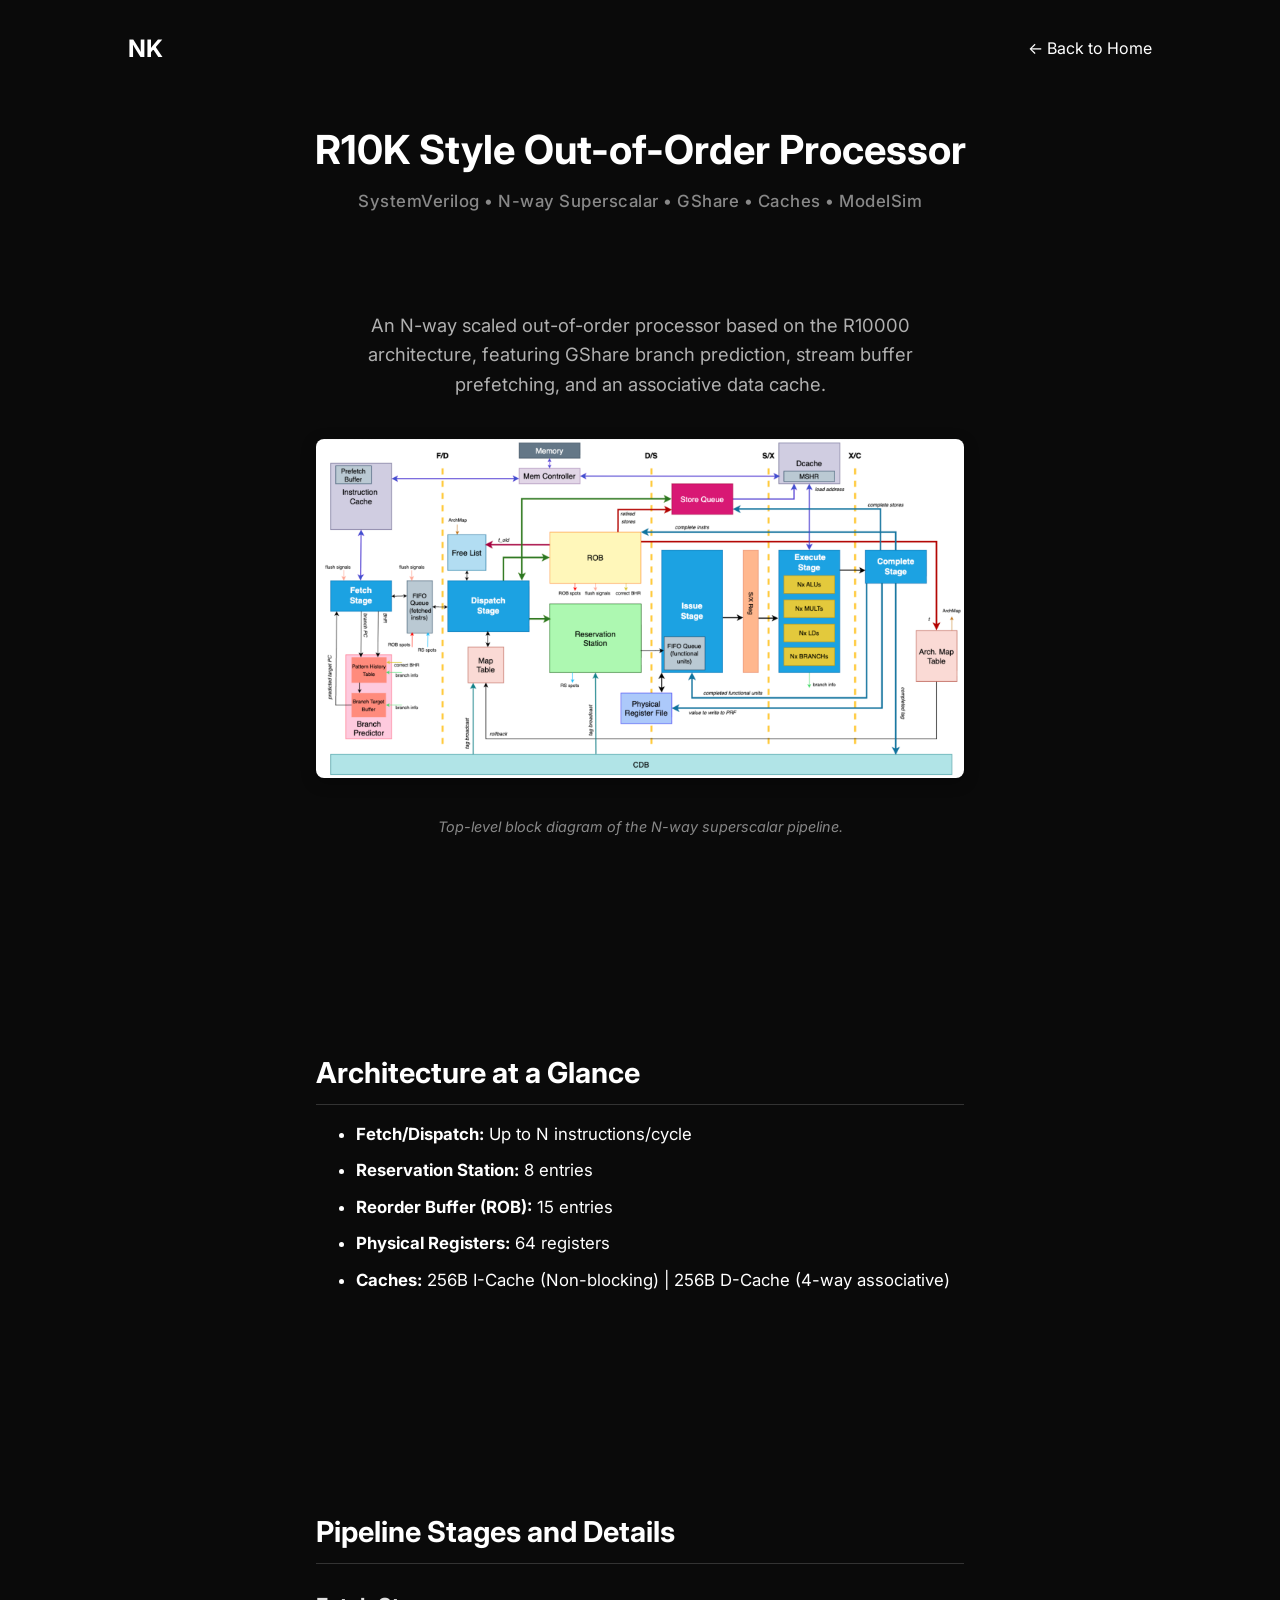
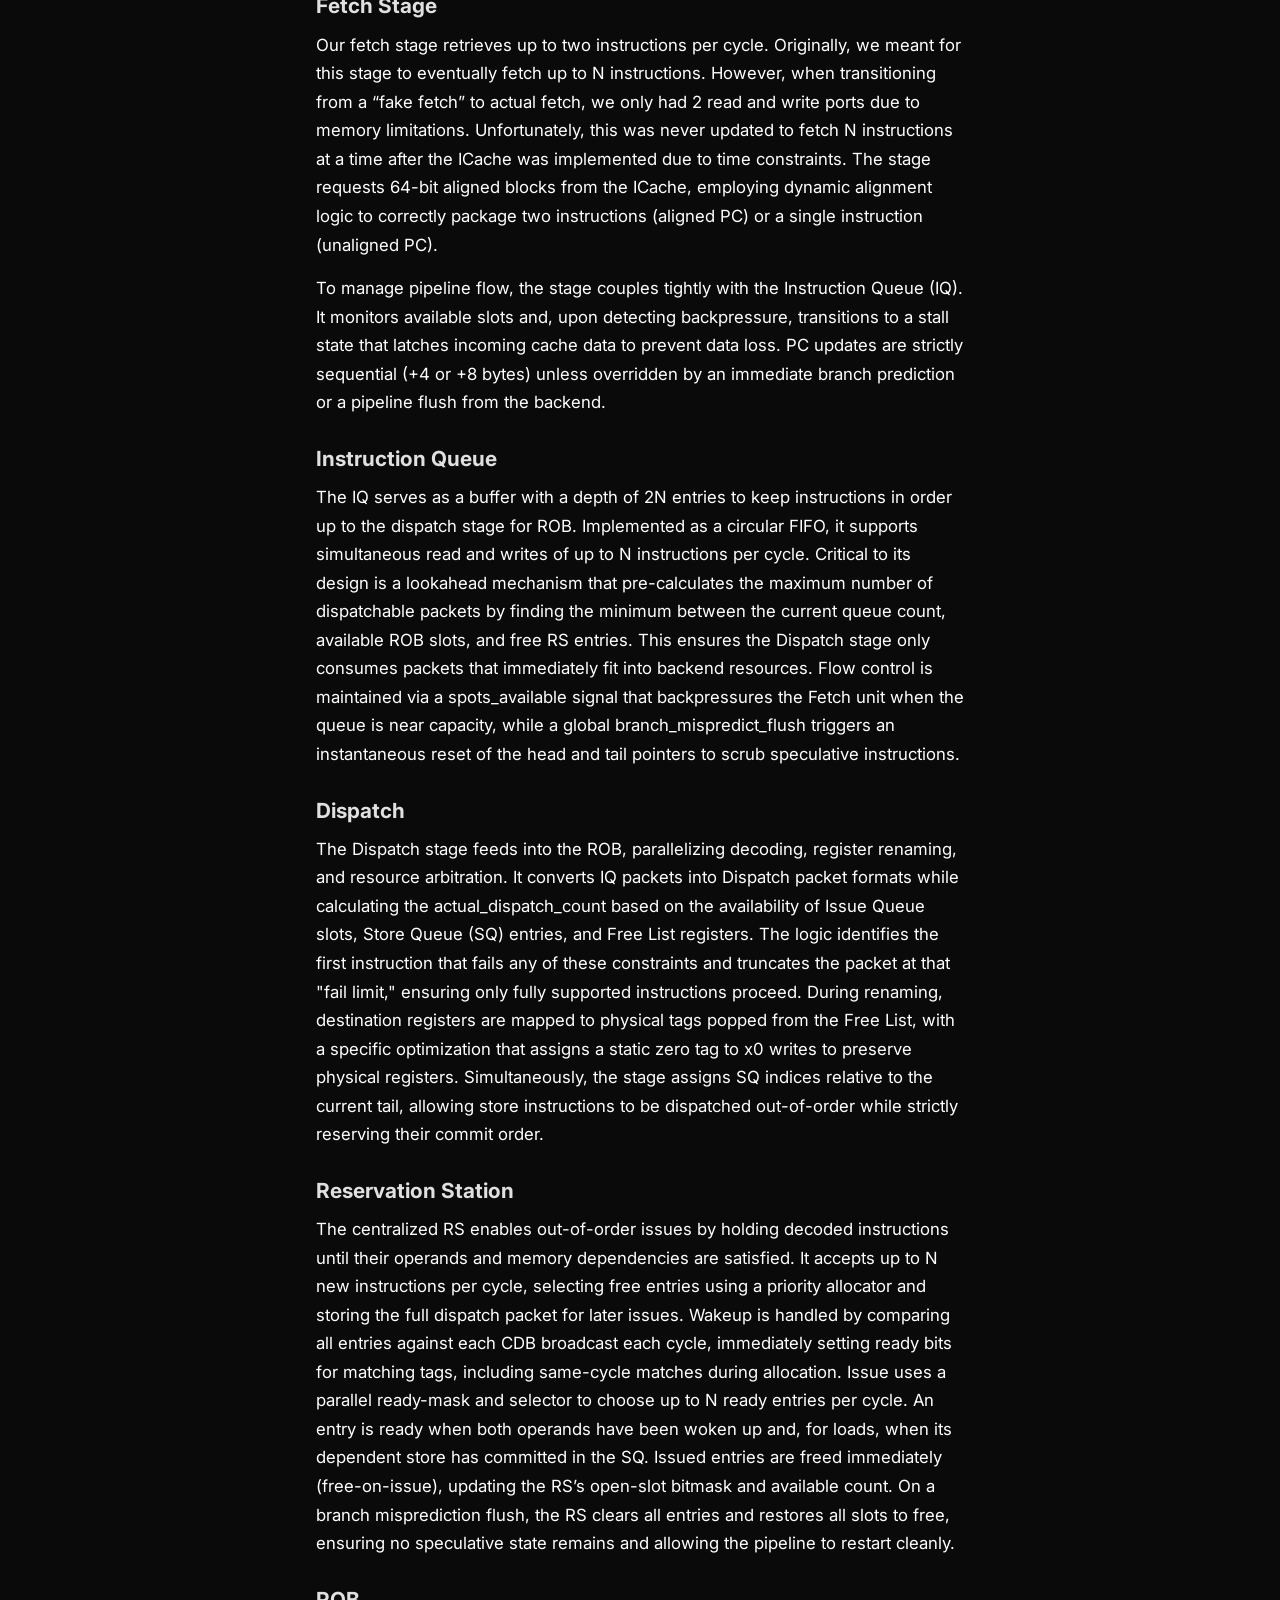
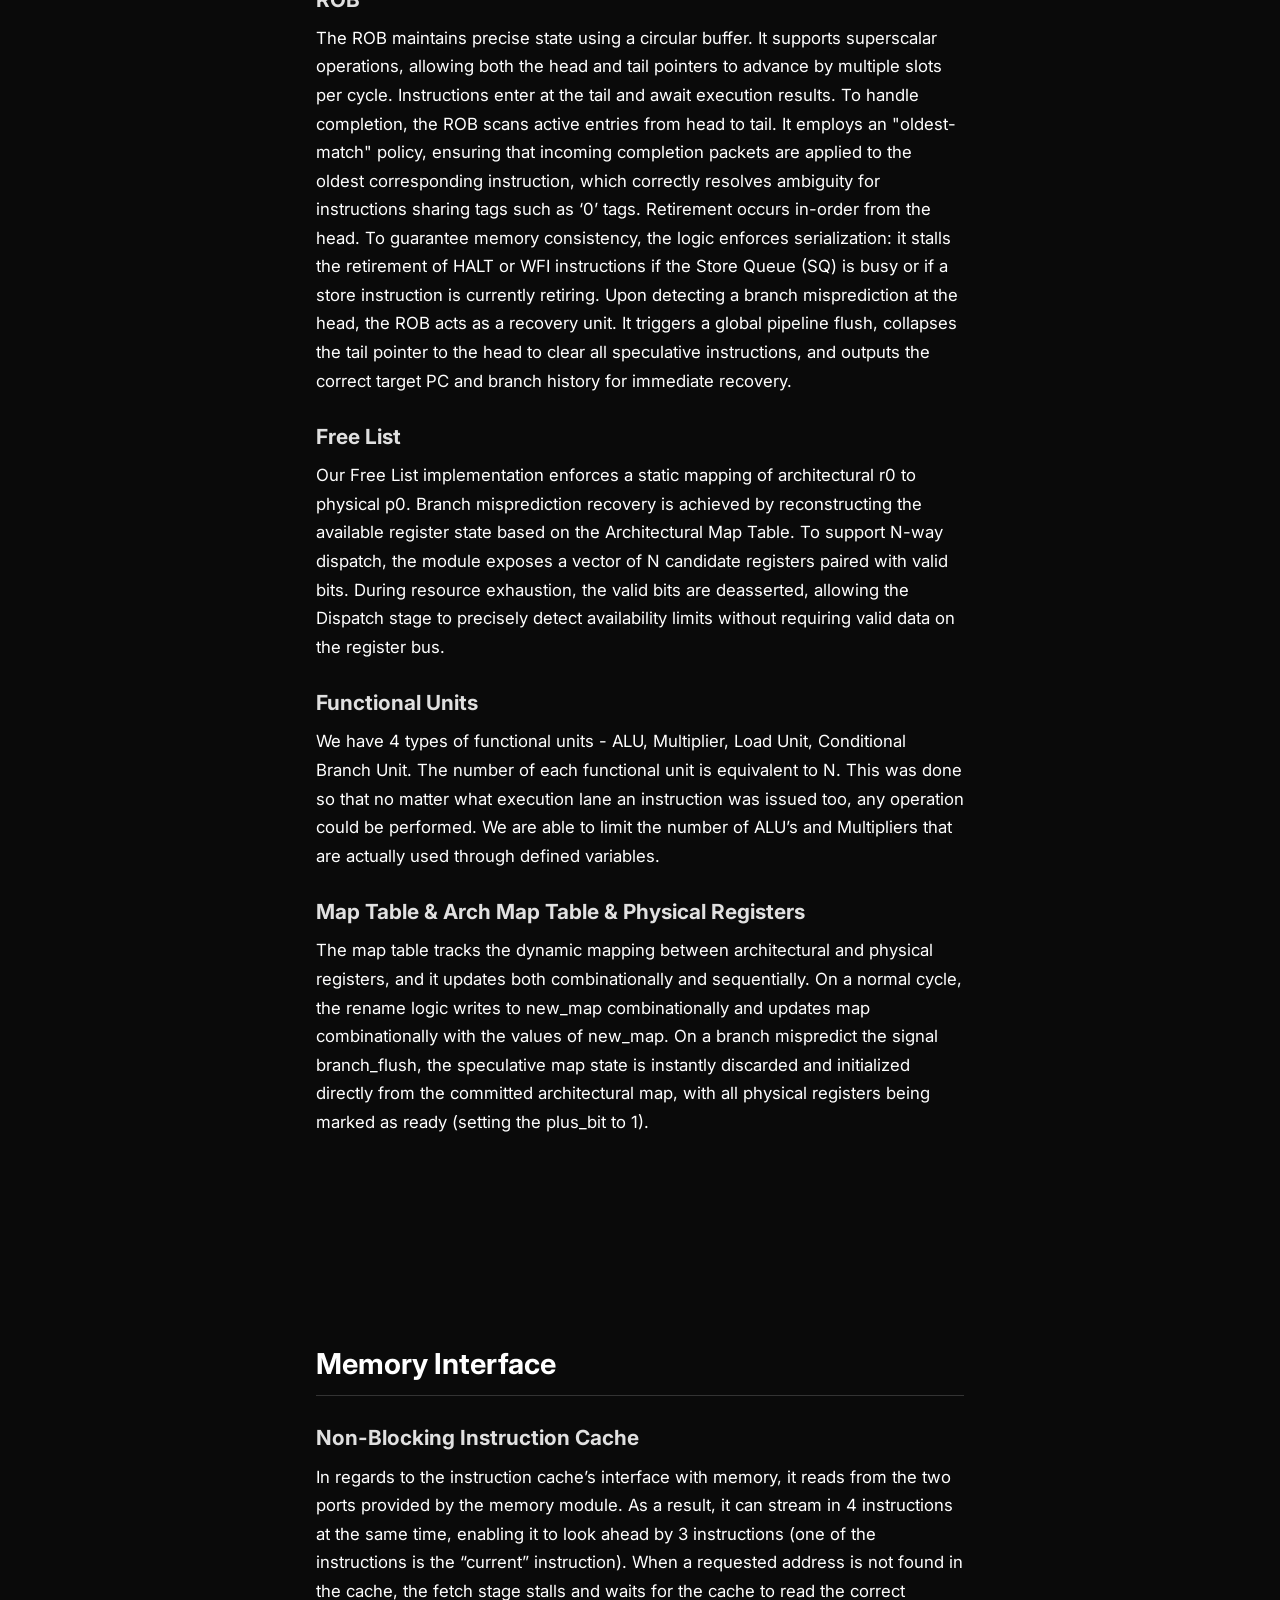
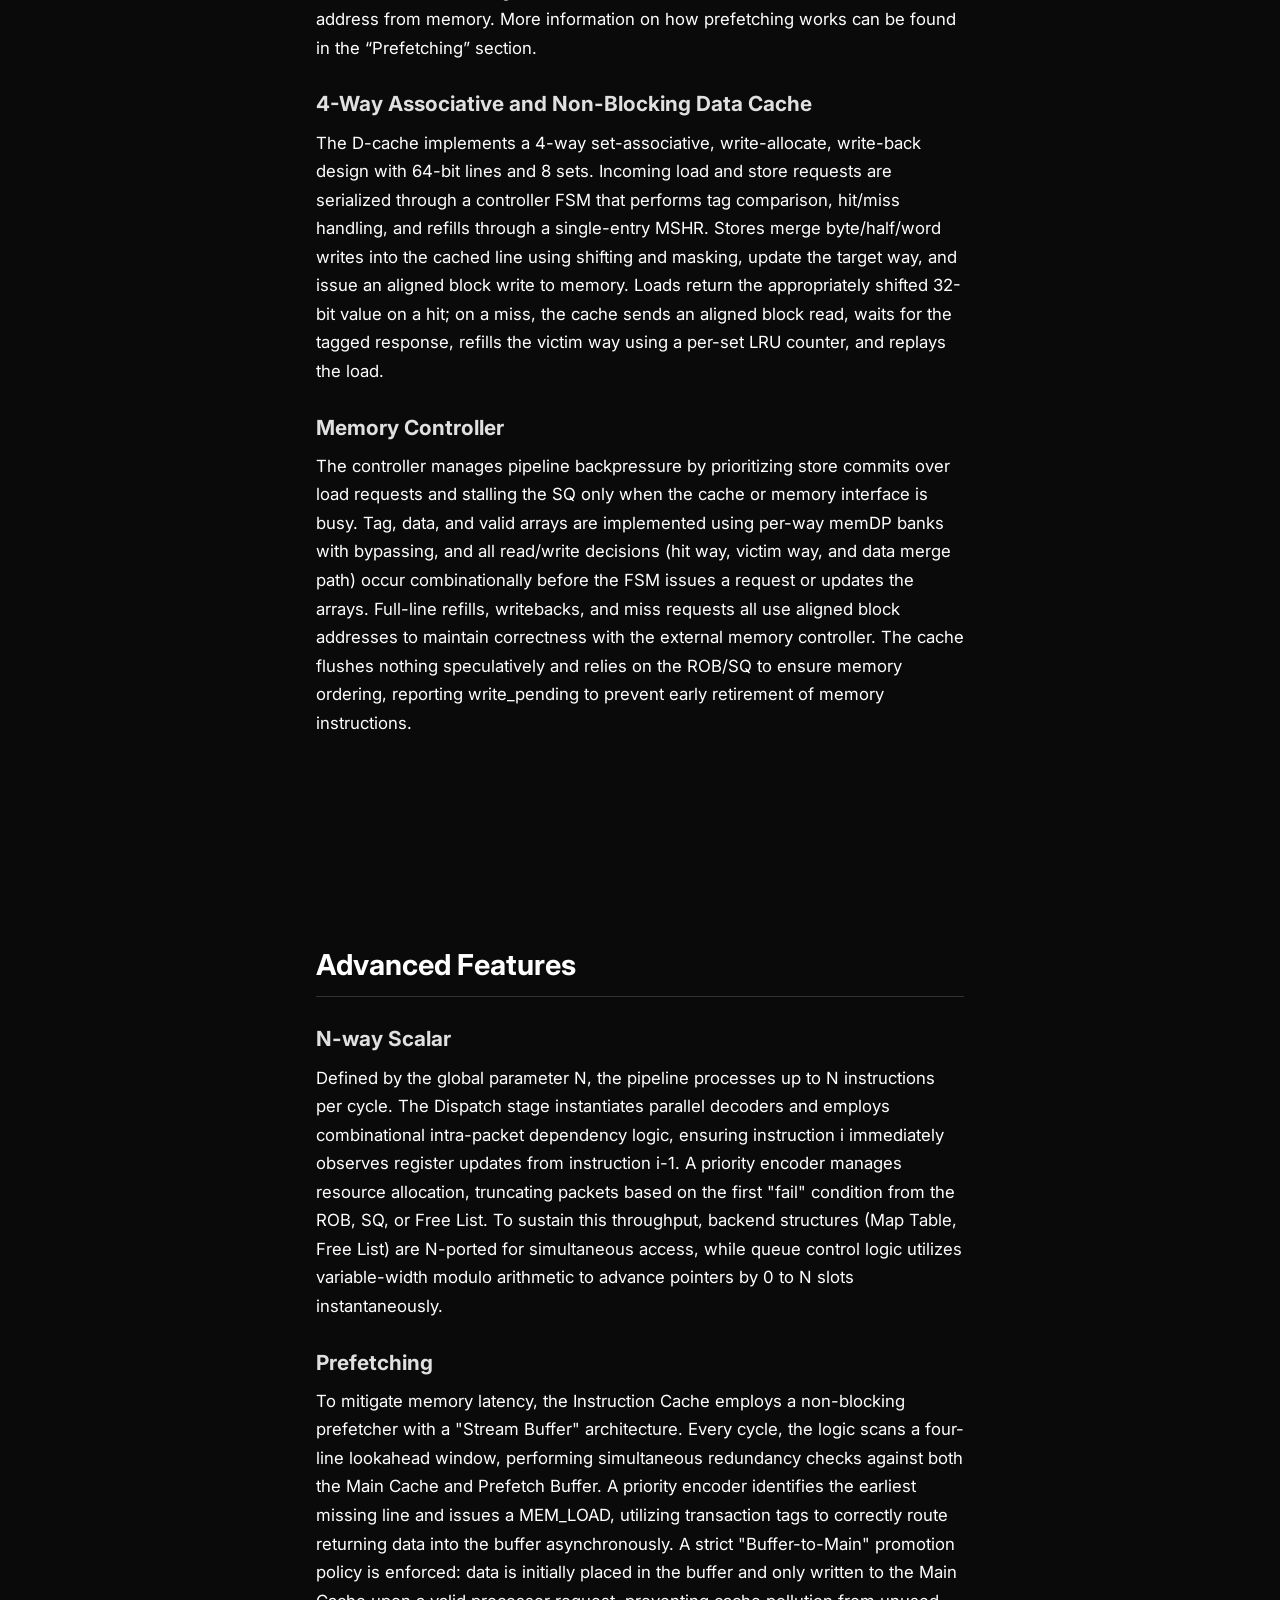
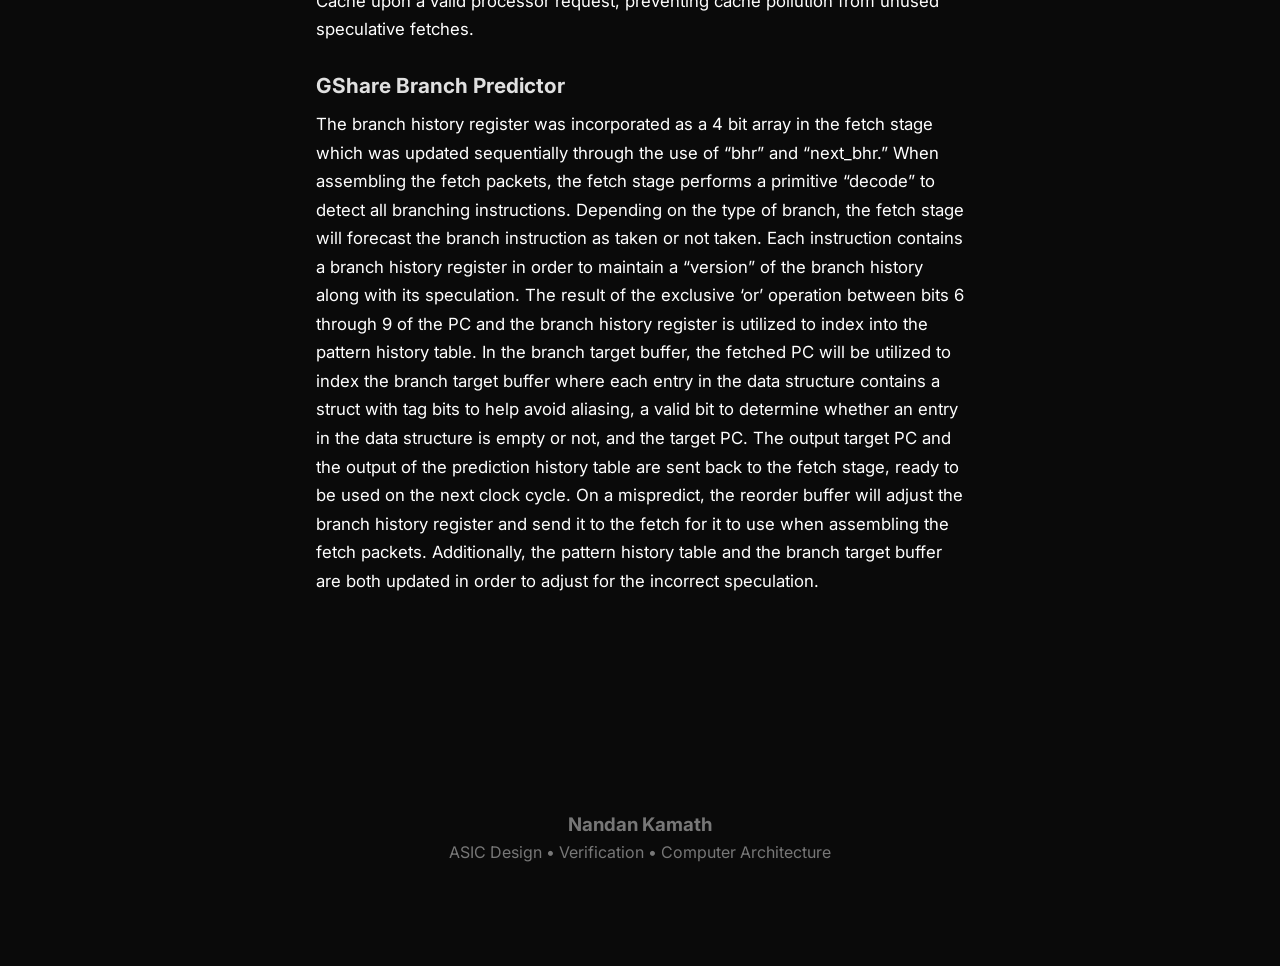
==== commit 801a3400: "Update r10k.html" ====
--- a/projects/r10k.html
+++ b/projects/r10k.html
@@ -33,7 +33,7 @@
             </p>
             
             <div class="diagram-container">
-                <img src="r10k-diagram.jpg" alt="R10K Processor Block Diagram" style="width: 100%; max-width: 800px; border-radius: 8px; margin: 20px 0;">
+                <img src="r10k-walkthrough.png" alt="R10K Processor Block Diagram" style="width: 100%; max-width: 800px; border-radius: 8px; margin: 20px 0;">
                 <p class="caption"><em>Top-level block diagram of the N-way superscalar pipeline.</em></p>
             </div>
         </section>
--- a/styles.css
+++ b/styles.css
@@ -1,125 +1,125 @@
-*{
-    margin:0;
-    padding:0;
-    box-sizing:border-box;
-}
-
-html{
-    scroll-behavior:smooth;
-}
-
-body{
-    background:#0a0a0a;
-    color:white;
-    font-family:'Inter',sans-serif;
-    line-height:1.6;
-}
-
-nav{
-    display:flex;
-    justify-content:space-between;
-    align-items:center;
-    padding:30px 10%;
-}
-
-.logo{
-    font-size:1.5rem;
-    font-weight:700;
-}
-
-.nav-links a{
-    color:white;
-    text-decoration:none;
-    margin-left:30px;
-}
-
-.hero{
-    padding:120px 10%;
-}
-
-.hero h1{
-    font-size:5rem;
-    font-weight:800;
-}
-
-.hero h2{
-    color:#999;
-    margin-top:10px;
-}
-
-.hero-description{
-    max-width:700px;
-    margin-top:30px;
-    font-size:1.2rem;
-}
-
-.buttons{
-    margin-top:40px;
-}
-
-.buttons a{
-    display:inline-block;
-    margin-right:15px;
-    padding:12px 22px;
-    border:1px solid #333;
-    border-radius:10px;
-    text-decoration:none;
-    color:white;
-}
-
-.buttons a:hover{
-    background:#161616;
-}
-
-section{
-    padding:80px 10%;
-}
-
-section h2{
-    font-size:2.5rem;
-    margin-bottom:40px;
-}
-
-.grid{
-    display:grid;
-    grid-template-columns:repeat(auto-fit,minmax(350px,1fr));
-    gap:25px;
-}
-
-.card{
-    background:#111;
-    padding:30px;
-    border-radius:16px;
-    text-decoration:none;
-    color:white;
-    transition:0.25s;
-    border:1px solid #222;
-}
-
-.card:hover{
-    transform:translateY(-6px);
-    border-color:#555;
-}
-
-.skills-grid{
-    display:grid;
-    grid-template-columns:repeat(auto-fit,minmax(250px,1fr));
-    gap:30px;
-}
-
-.skills-grid ul{
-    list-style:none;
-}
-
-.skills-grid li{
-    margin-bottom:10px;
-    color:#bbb;
-}
-
-footer{
-    text-align:center;
-    padding:100px 0;
-    color:#777;
+* {
+    margin: 0;
+    padding: 0;
+    box-sizing: border-box;
+}
+
+html {
+    scroll-behavior: smooth;
+}
+
+body {
+    background: #0a0a0a;
+    color: white;
+    font-family: 'Inter', sans-serif;
+    line-height: 1.6;
+}
+
+nav {
+    display: flex;
+    justify-content: space-between;
+    align-items: center;
+    padding: 30px 10%;
+}
+
+.logo {
+    font-size: 1.5rem;
+    font-weight: 700;
+}
+
+.nav-links a {
+    color: white;
+    text-decoration: none;
+    margin-left: 30px;
+}
+
+.hero {
+    padding: 120px 10%;
+}
+
+.hero h1 {
+    font-size: 5rem;
+    font-weight: 800;
+}
+
+.hero h2 {
+    color: #999;
+    margin-top: 10px;
+}
+
+.hero-description {
+    max-width: 700px;
+    margin-top: 30px;
+    font-size: 1.2rem;
+}
+
+.buttons {
+    margin-top: 40px;
+}
+
+.buttons a {
+    display: inline-block;
+    margin-right: 15px;
+    padding: 12px 22px;
+    border: 1px solid #333;
+    border-radius: 10px;
+    text-decoration: none;
+    color: white;
+}
+
+.buttons a:hover {
+    background: #161616;
+}
+
+section {
+    padding: 80px 10%;
+}
+
+section h2 {
+    font-size: 2.5rem;
+    margin-bottom: 40px;
+}
+
+.grid {
+    display: grid;
+    grid-template-columns: repeat(auto-fit, minmax(350px, 1fr));
+    gap: 25px;
+}
+
+.card {
+    background: #111;
+    padding: 30px;
+    border-radius: 16px;
+    text-decoration: none;
+    color: white;
+    transition: 0.25s;
+    border: 1px solid #222;
+}
+
+.card:hover {
+    transform: translateY(-6px);
+    border-color: #555;
+}
+
+.skills-grid {
+    display: grid;
+    grid-template-columns: repeat(auto-fit, minmax(250px, 1fr));
+    gap: 30px;
+}
+
+.skills-grid ul {
+    list-style: none;
+}
+
+.skills-grid li {
+    margin-bottom: 10px;
+    color: #bbb;
+}
+
+footer {
+    text-align: center;
+    padding: 100px 0;
+    color: #777;
 }
 
 
@@ -134,18 +134,29 @@
     padding: 20px 20px;
 }
 
-/* Center the main title and lead text */
+/* Center the main title */
 .project-details h1 {
     text-align: center;
     font-size: 2.5rem;
-    margin-bottom: 15px;
-}
-
+    margin-bottom: 5px; /* Super tight against the subtitle */
+}
+
+/* 1-Line Project Subtitle */
+.project-subtitle {
+    text-align: center;
+    color: #888888;
+    font-size: 0.95rem;
+    font-weight: 500;
+    margin-bottom: 25px; /* Keeps it tight to the paragraph */
+    letter-spacing: 0.5px;
+}
+
+/* Center the lead text */
 .project-details .lead-text {
     text-align: center;
     font-size: 1.15rem;
     line-height: 1.6;
-    color: #b0b0b0; /* Soft gray for the intro text */
+    color: #b0b0b0; 
     margin-bottom: 20px;
 }
 
@@ -156,11 +167,11 @@
 }
 
 .diagram-container img {
-    box-shadow: 0 4px 15px rgba(0, 0, 0, 0.3); /* Adds a subtle shadow */
+    box-shadow: 0 4px 15px rgba(0, 0, 0, 0.3); 
 }
 
 .diagram-container .caption {
-    margin-top: 15px;
+    margin-top: 10px;
     font-size: 0.9rem;
     color: #888888;
 }
@@ -168,35 +179,35 @@
 /* Fix the spacing for sections and headers */
 .project-details h2 {
     font-size: 1.8rem;
-    margin-top: 50px;
-    margin-bottom: 20px;
-    border-bottom: 1px solid #333333; /* Nice subtle line under the header */
-    padding-bottom: 10px;
+    margin-top: 30px; /* Reduced from 50px to kill the giant gap */
+    margin-bottom: 15px;
+    border-bottom: 1px solid #333333; 
+    padding-bottom: 8px;
 }
 
 .project-details h3 {
     font-size: 1.3rem;
-    margin-top: 35px;
-    margin-bottom: 10px;
+    margin-top: 25px; /* Reduced from 35px to tighten section flow */
+    margin-bottom: 8px;
     color: #e0e0e0;
 }
 
 /* Fix paragraphs for optimal reading */
 .project-details p {
     line-height: 1.7;
-    margin-bottom: 20px;
+    margin-bottom: 15px; /* Slightly tighter text blocks */
     font-size: 1.05rem;
 }
 
 /* Fix the bullet points */
 .project-details ul {
     list-style-type: disc;
-    margin-left: 40px; /* Indents the bullets properly */
-    margin-bottom: 30px;
+    margin-left: 40px; 
+    margin-bottom: 25px;
 }
 
 .project-details li {
     line-height: 1.7;
-    margin-bottom: 10px; /* Adds space between each list item */
+    margin-bottom: 8px; 
     font-size: 1.05rem;
 }
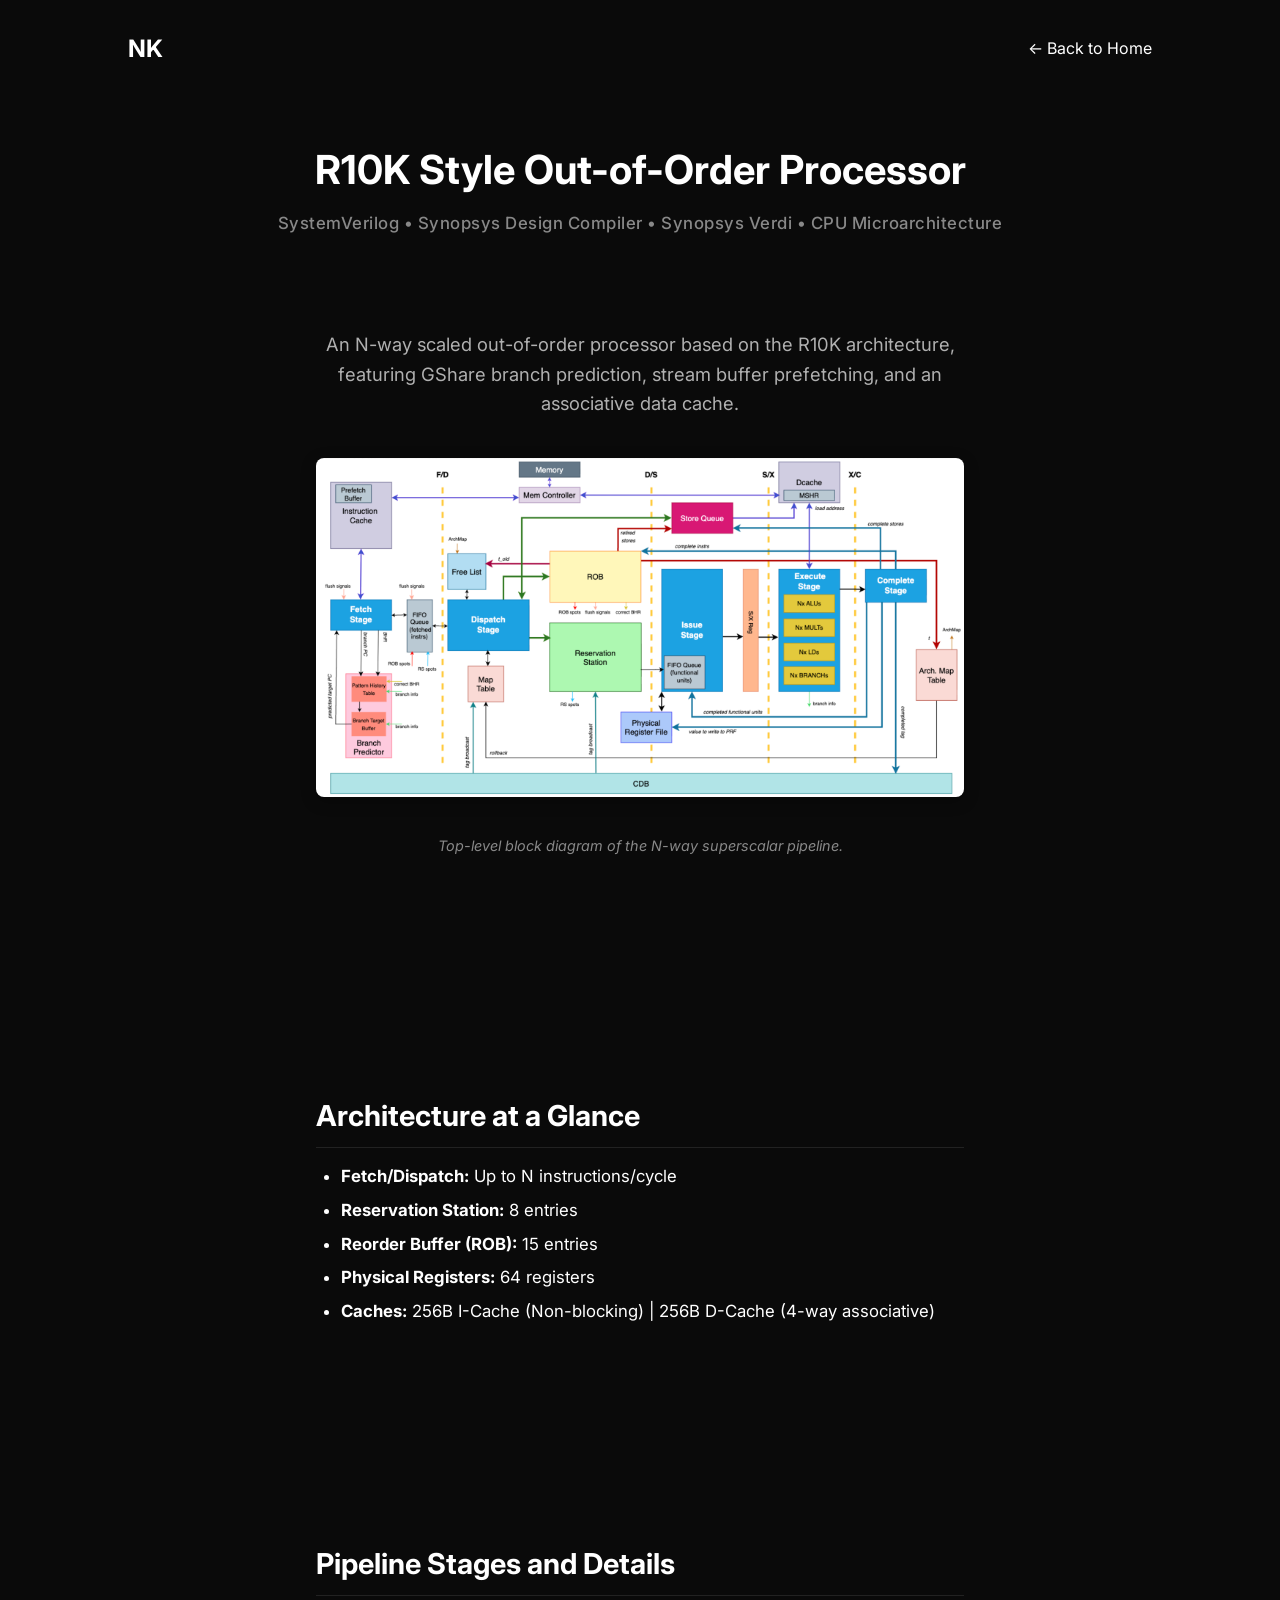
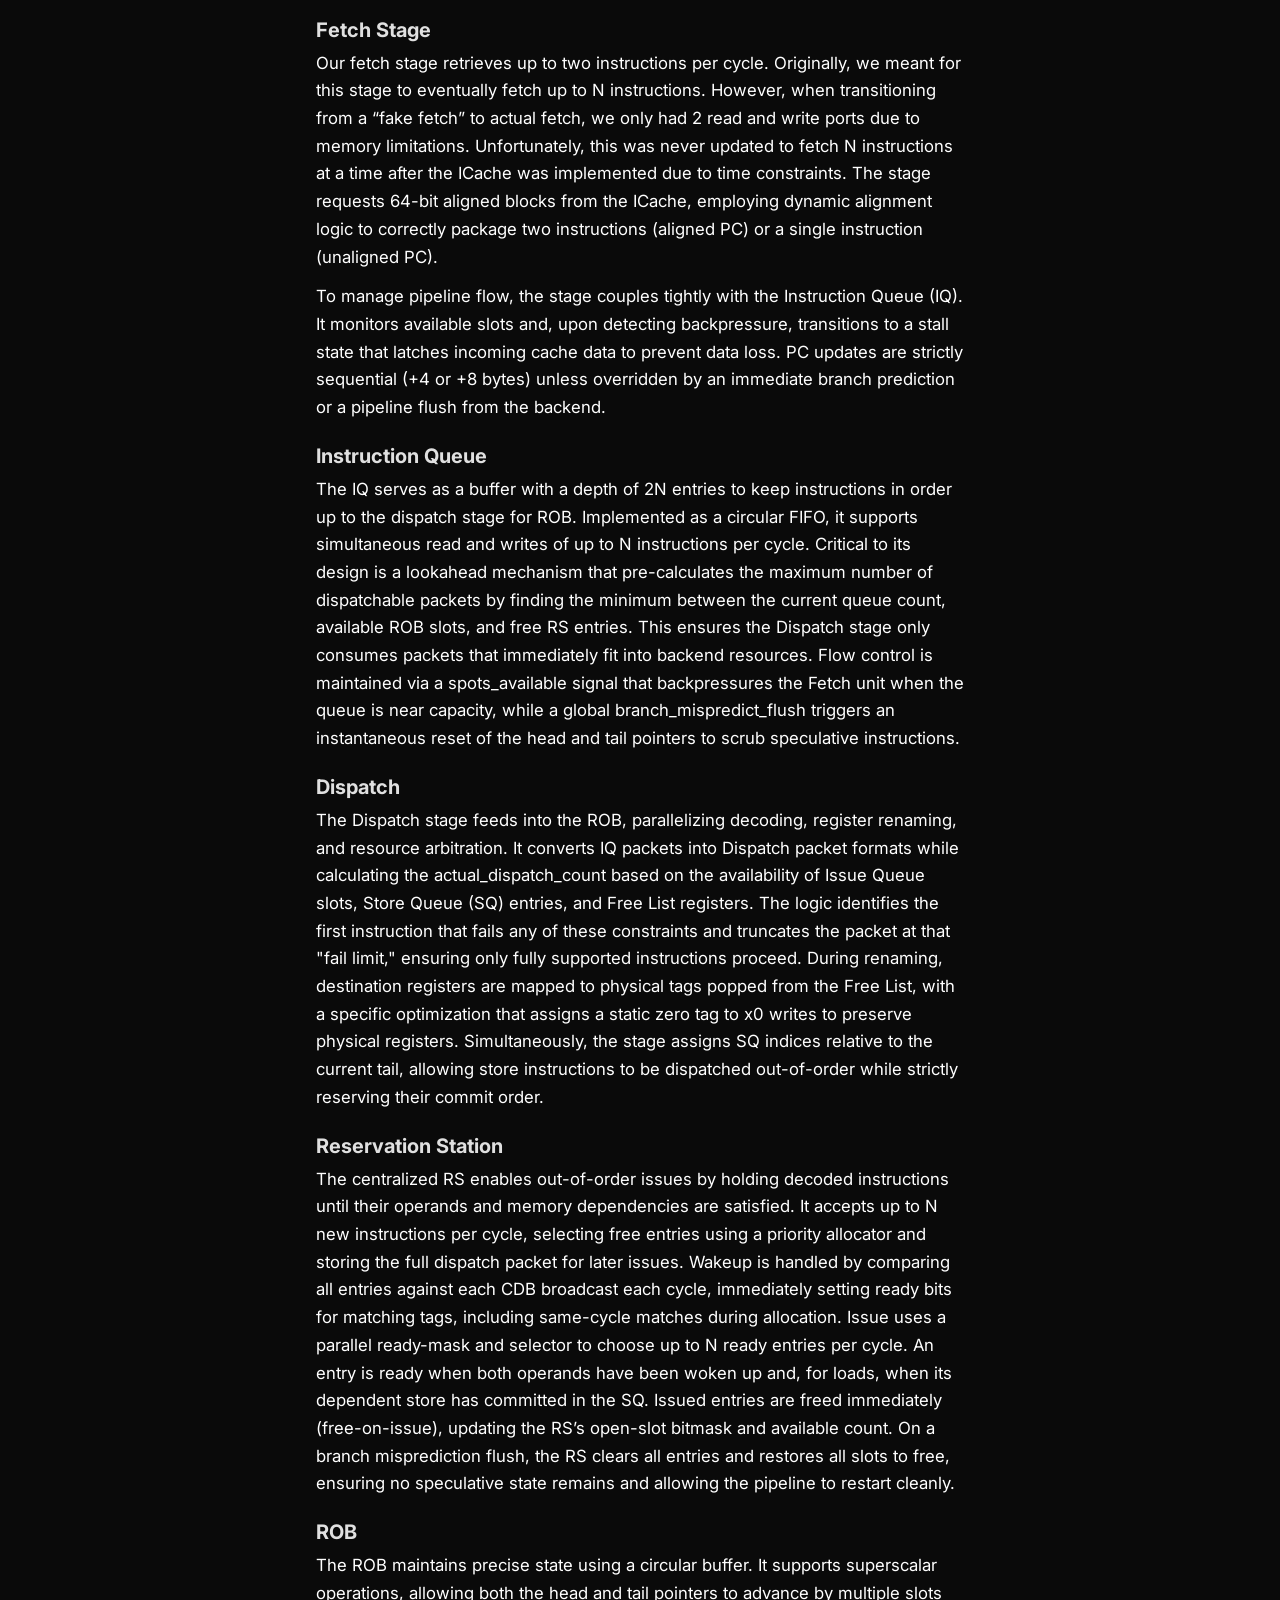
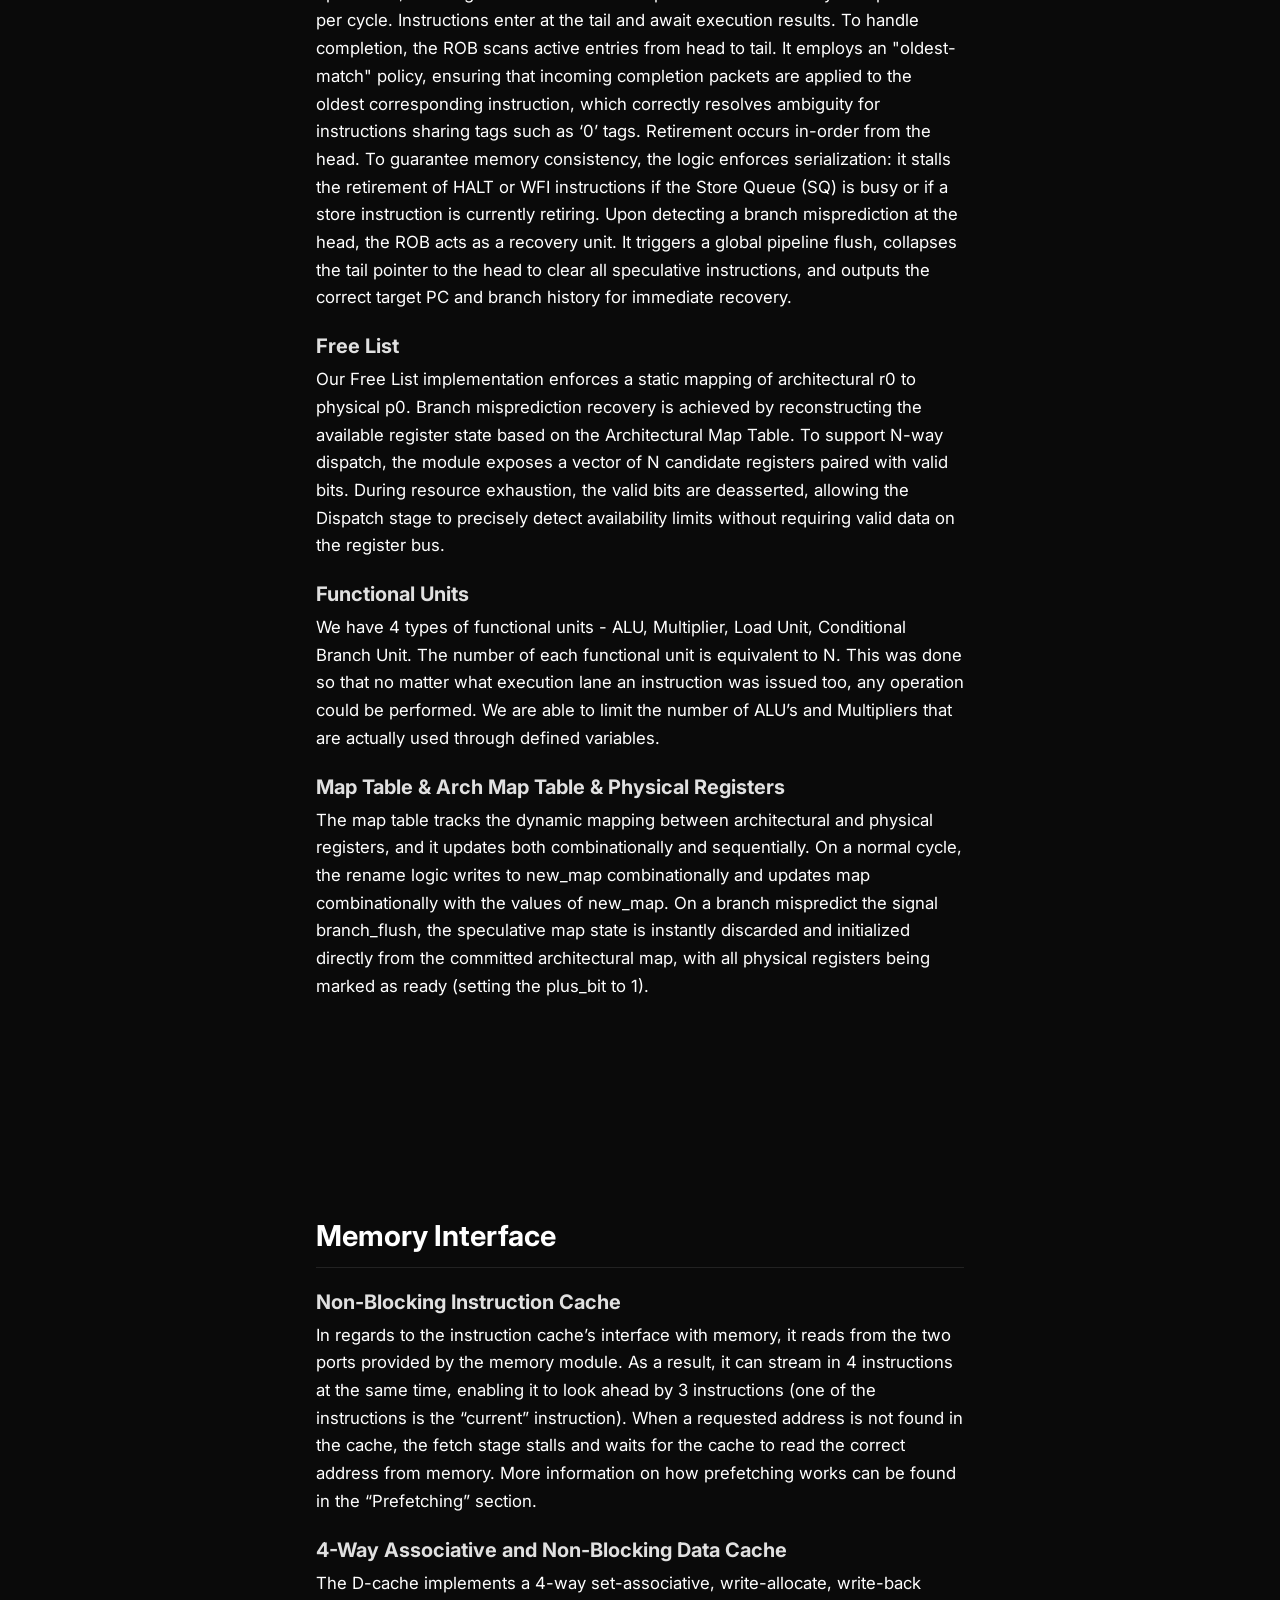
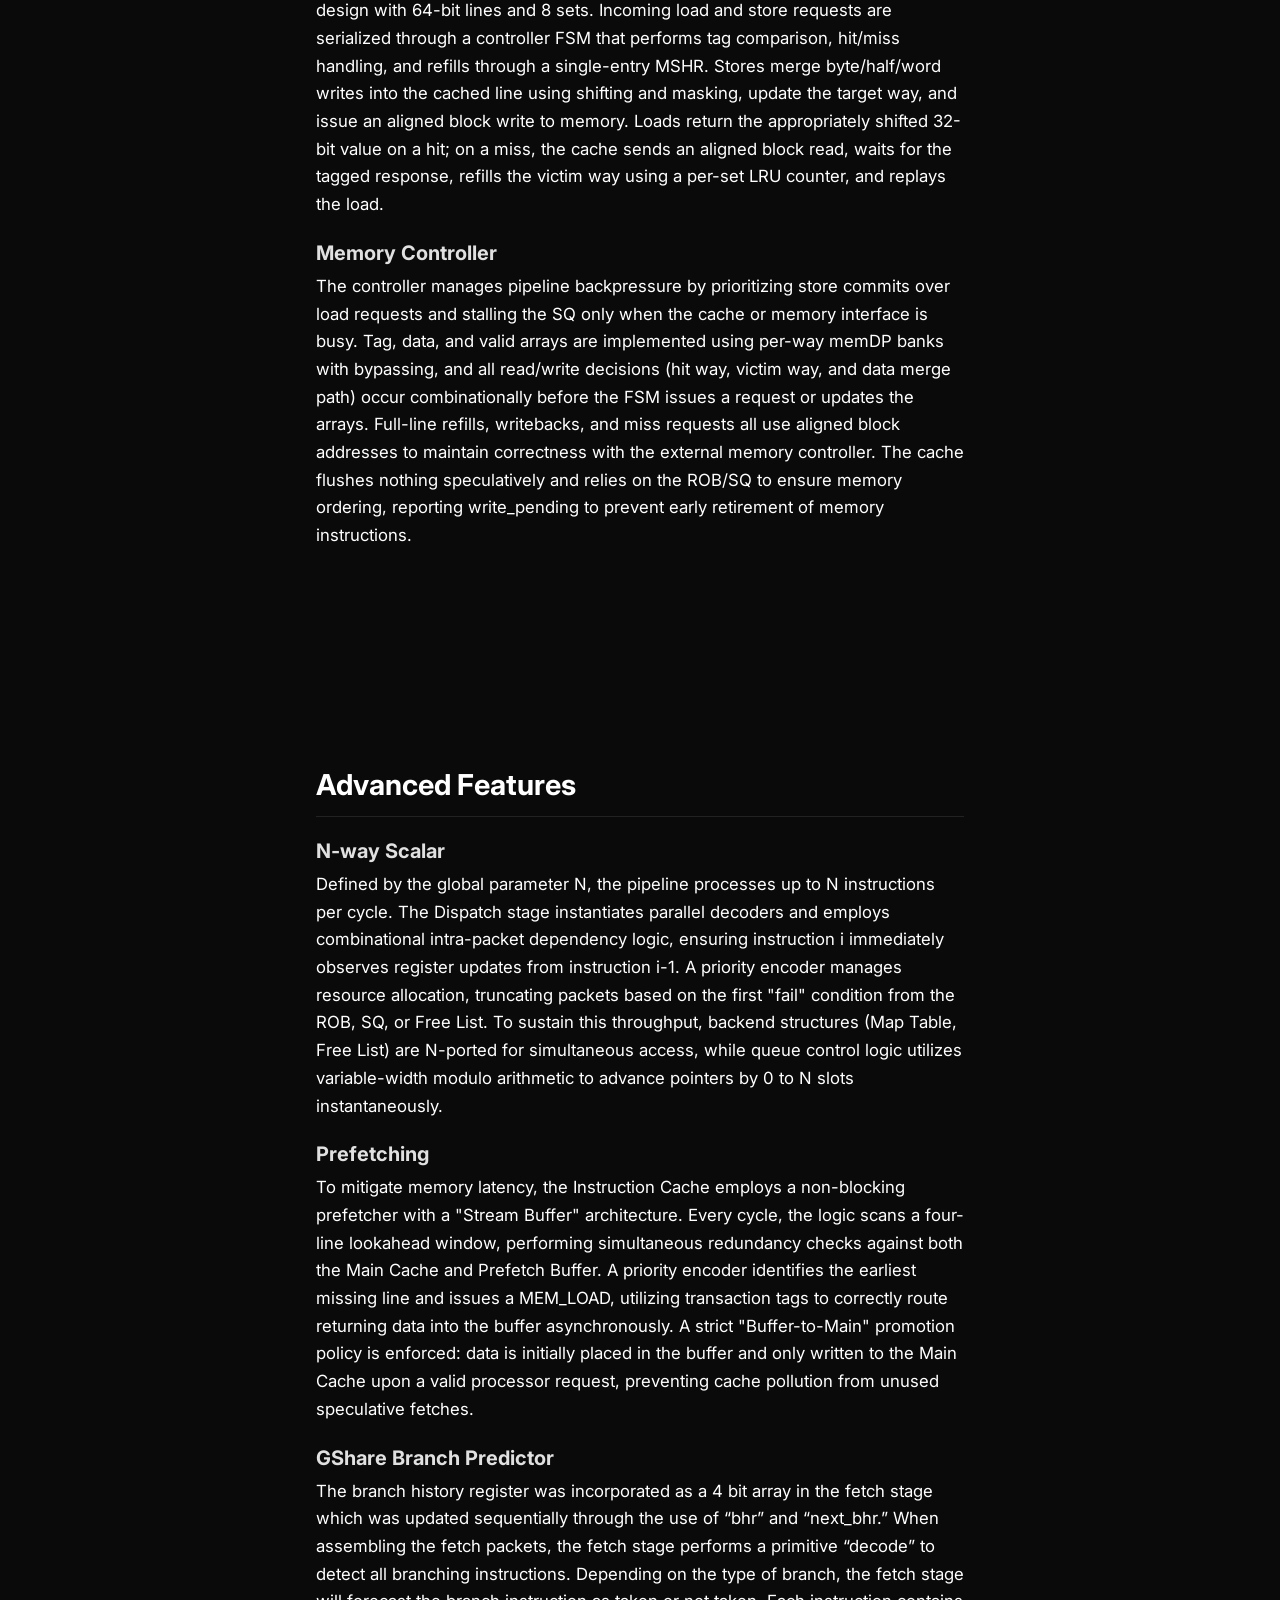
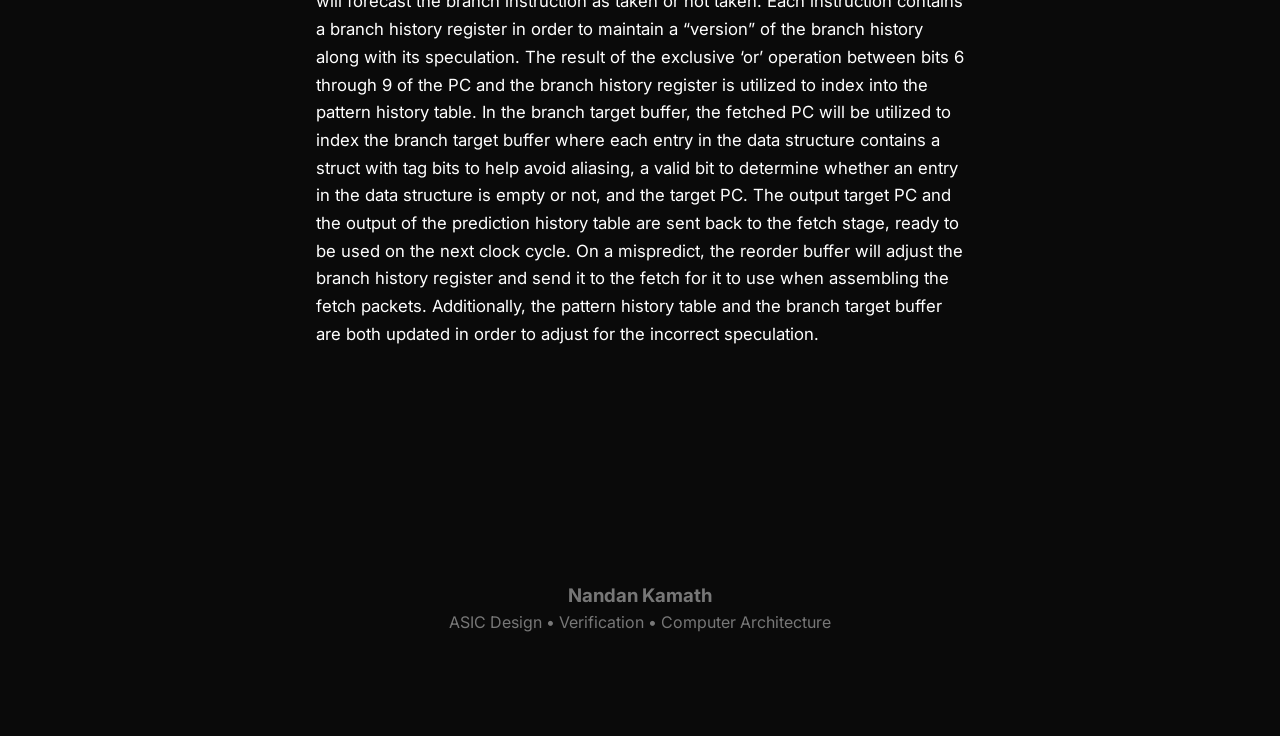
==== commit d042864f: "Update r10k.html" ====
--- a/projects/r10k.html
+++ b/projects/r10k.html
@@ -25,11 +25,11 @@
         
         <h1>R10K Style Out-of-Order Processor</h1>
         
-        <p class="project-subtitle">SystemVerilog • N-way Superscalar • GShare • Caches • ModelSim</p>
+        <p class="project-subtitle">SystemVerilog • Synopsys Design Compiler • Synopsys Verdi • CPU Microarchitecture</p>
         
         <section class="project-overview">
             <p class="lead-text">
-                An N-way scaled out-of-order processor based on the R10000 architecture, featuring GShare branch prediction, stream buffer prefetching, and an associative data cache.
+                An N-way scaled out-of-order processor based on the R10K architecture, featuring GShare branch prediction, stream buffer prefetching, and an associative data cache.
             </p>
             
             <div class="diagram-container">
--- a/styles.css
+++ b/styles.css
@@ -124,34 +124,34 @@
 
 
 /* =========================================
-   PROJECT DETAILS PAGE STYLING
+   PROJECT DETAILS PAGE STYLING (COMPACT)
    ========================================= */
 
-/* Center the entire page and restrict the width for readability */
+/* Center the entire page content */
 .project-details {
     max-width: 850px;
     margin: 0 auto;
-    padding: 20px 20px;
-}
-
-/* Center the main title */
+    padding: 40px 20px;
+}
+
+/* Main Page Title */
 .project-details h1 {
     text-align: center;
     font-size: 2.5rem;
-    margin-bottom: 5px; /* Super tight against the subtitle */
-}
-
-/* 1-Line Project Subtitle */
+    margin-bottom: 8px;
+}
+
+/* 1-Line Subtitle under H1 */
 .project-subtitle {
     text-align: center;
     color: #888888;
     font-size: 0.95rem;
     font-weight: 500;
-    margin-bottom: 25px; /* Keeps it tight to the paragraph */
+    margin-bottom: 30px;
     letter-spacing: 0.5px;
 }
 
-/* Center the lead text */
+/* Lead intro text paragraph */
 .project-details .lead-text {
     text-align: center;
     font-size: 1.15rem;
@@ -160,10 +160,10 @@
     margin-bottom: 20px;
 }
 
-/* Center the diagram and caption */
+/* Diagram layout wrapper */
 .diagram-container {
     text-align: center;
-    margin: 20px 0;
+    margin: 20px 0 35px 0;
 }
 
 .diagram-container img {
@@ -176,38 +176,39 @@
     color: #888888;
 }
 
-/* Fix the spacing for sections and headers */
+/* Top-level section headings (e.g., Memory Interface) */
 .project-details h2 {
     font-size: 1.8rem;
-    margin-top: 30px; /* Reduced from 50px to kill the giant gap */
-    margin-bottom: 15px;
-    border-bottom: 1px solid #333333; 
+    margin-top: 40px; /* Space above a brand new major section */
+    margin-bottom: 15px; /* Minimal space before sub-content begins */
+    border-bottom: 1px solid #222222; 
     padding-bottom: 8px;
 }
 
+/* Inner subheadings (e.g., Non-Blocking Instruction Cache) */
 .project-details h3 {
-    font-size: 1.3rem;
-    margin-top: 25px; /* Reduced from 35px to tighten section flow */
-    margin-bottom: 8px;
+    font-size: 1.25rem;
+    margin-top: 18px; /* Tighter gap separating it from the preceding text block */
+    margin-bottom: 4px; /* Tiny forced gap between this heading and its description text */
     color: #e0e0e0;
 }
 
-/* Fix paragraphs for optimal reading */
+/* Descriptive paragraph blocks */
 .project-details p {
-    line-height: 1.7;
-    margin-bottom: 15px; /* Slightly tighter text blocks */
+    line-height: 1.65;
+    margin-bottom: 12px; /* Clamps down on the space between consecutive paragraphs */
     font-size: 1.05rem;
 }
 
-/* Fix the bullet points */
+/* Bullet list wrappers */
 .project-details ul {
     list-style-type: disc;
-    margin-left: 40px; 
-    margin-bottom: 25px;
+    margin-left: 25px; 
+    margin-bottom: 15px;
 }
 
 .project-details li {
-    line-height: 1.7;
-    margin-bottom: 8px; 
+    line-height: 1.65;
+    margin-bottom: 6px; 
     font-size: 1.05rem;
 }
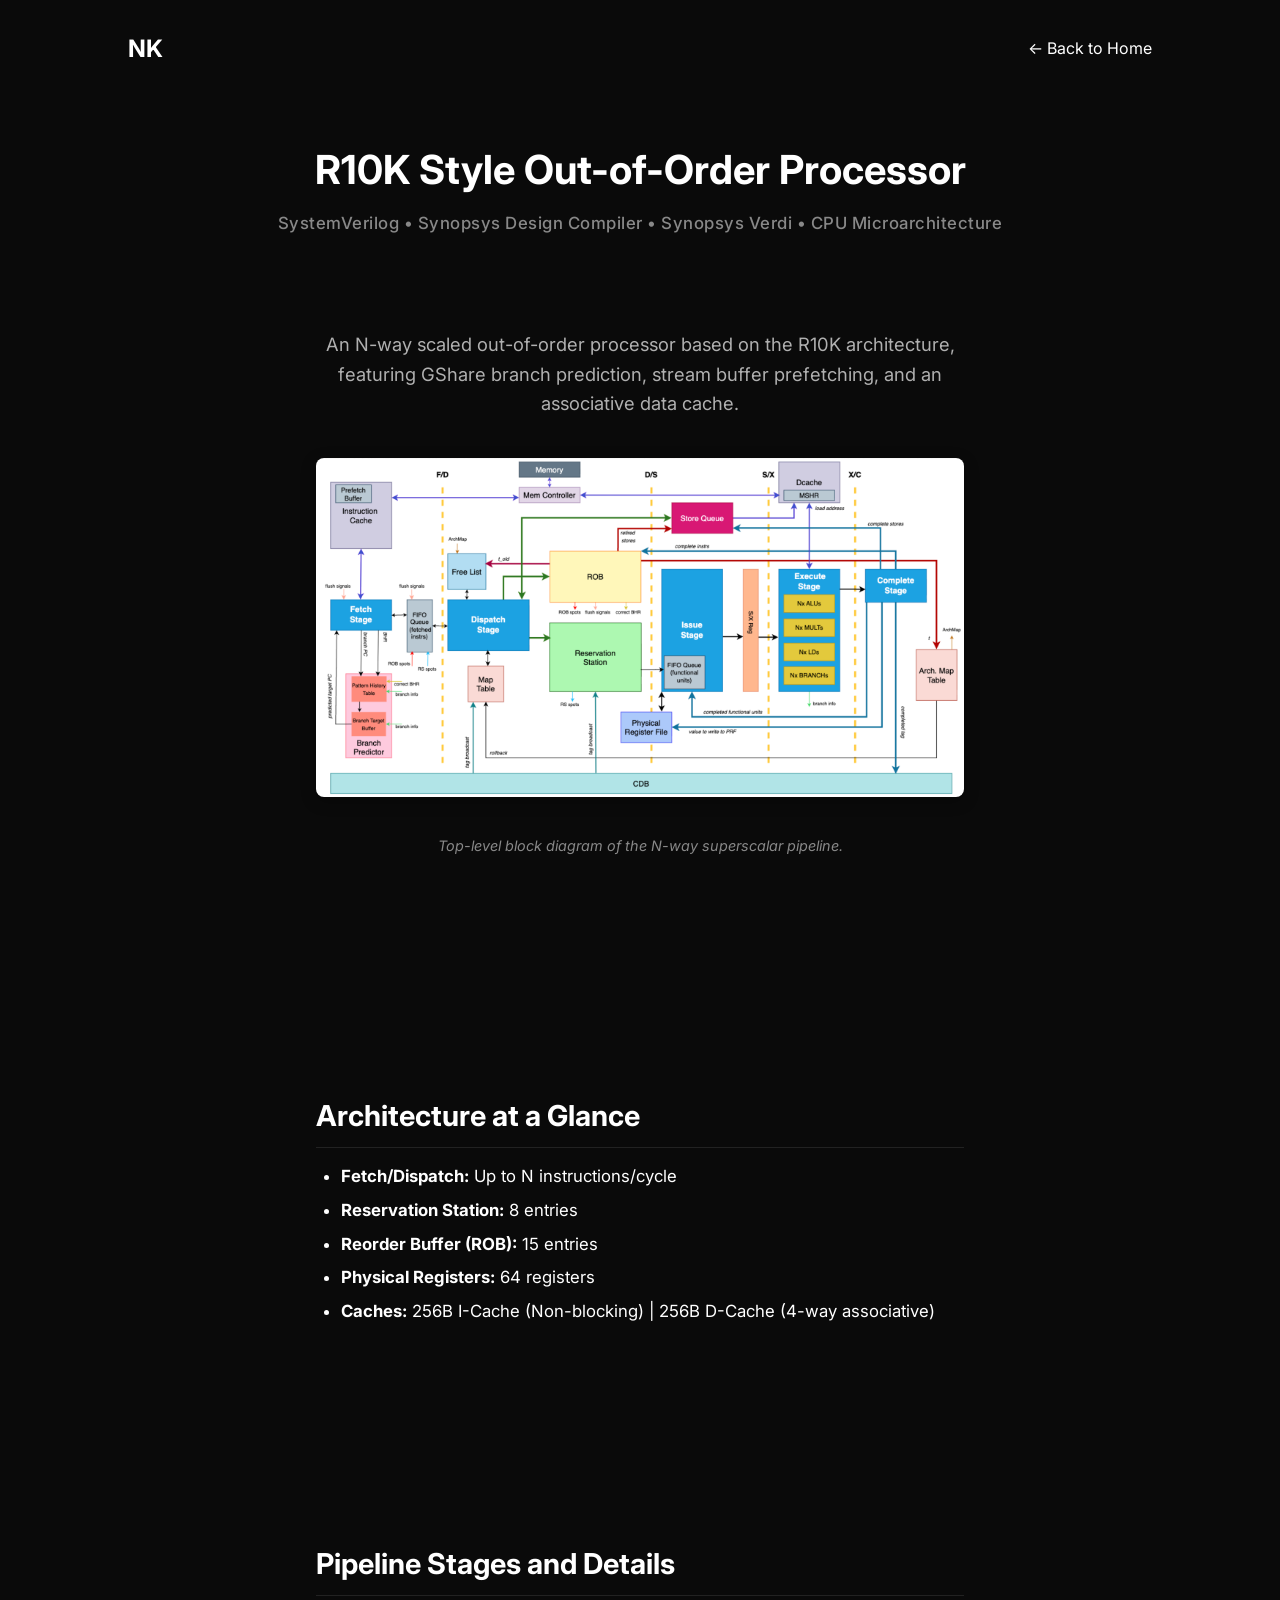
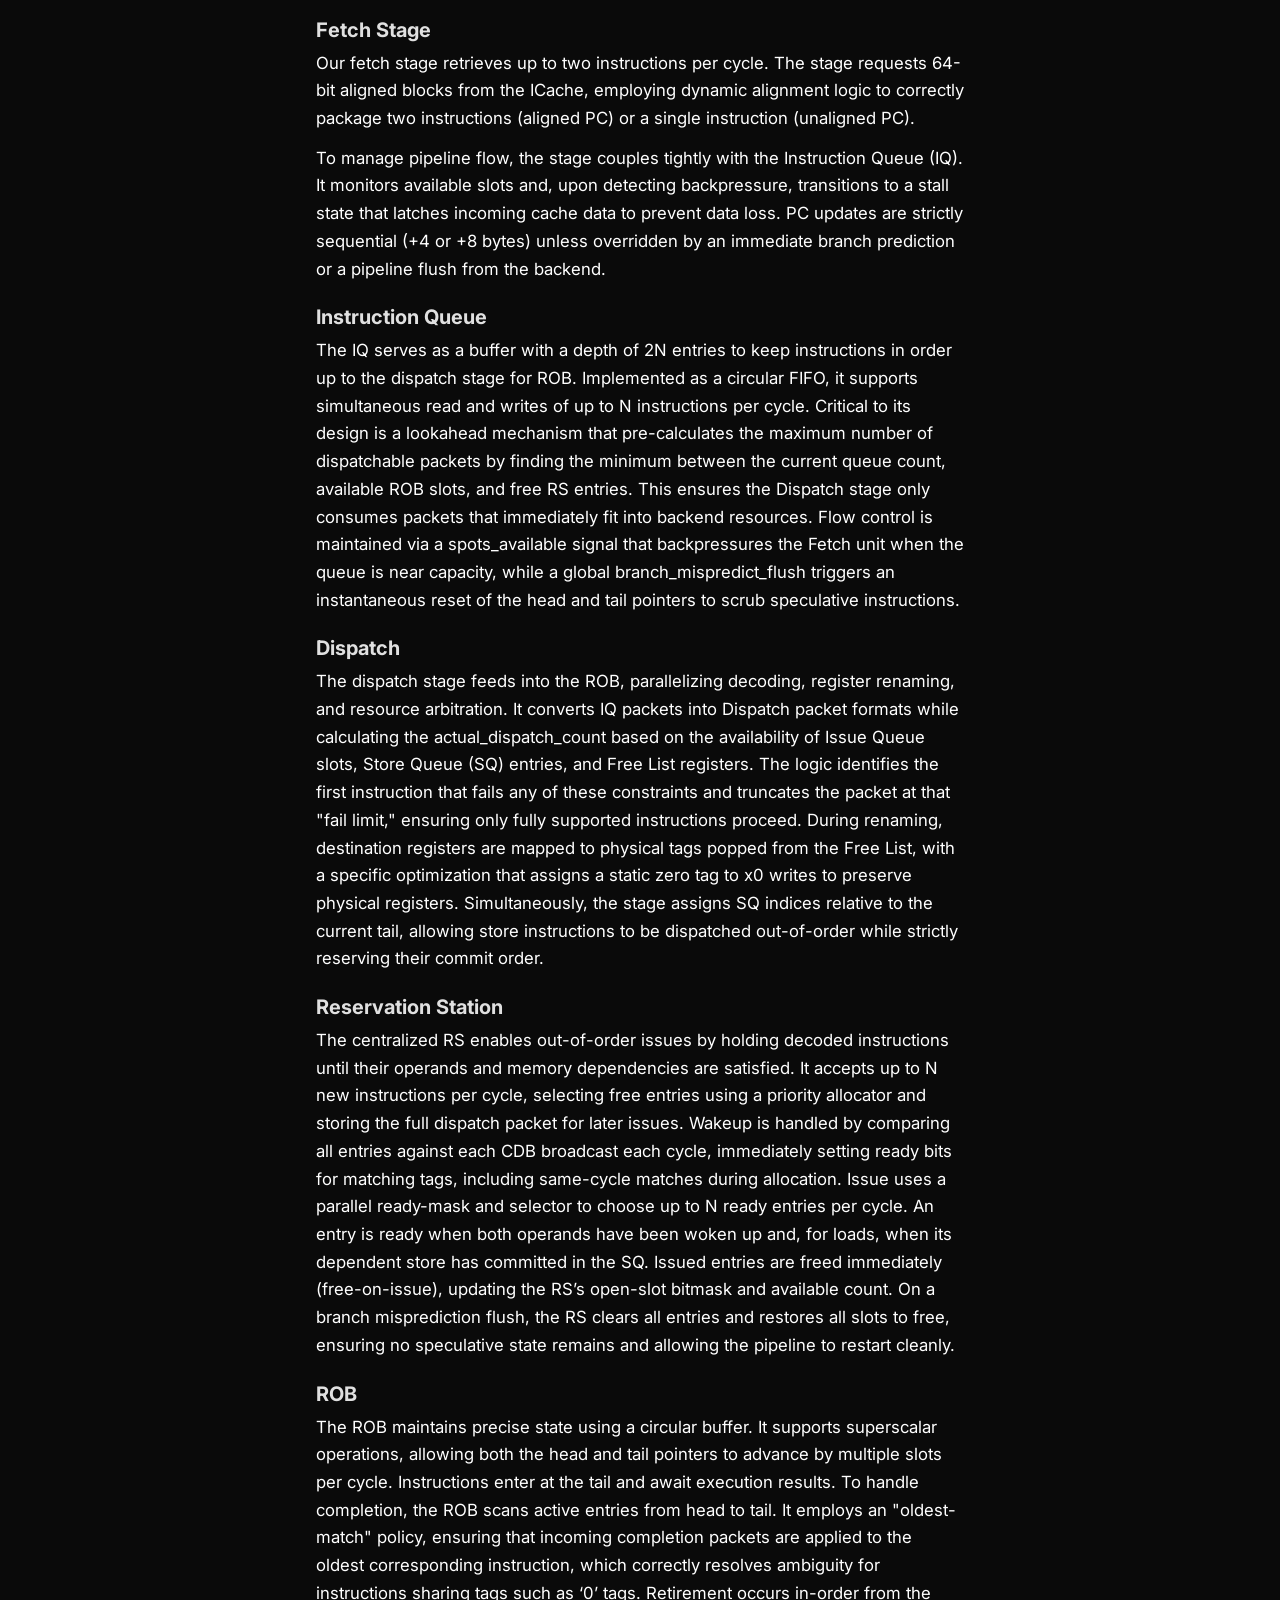
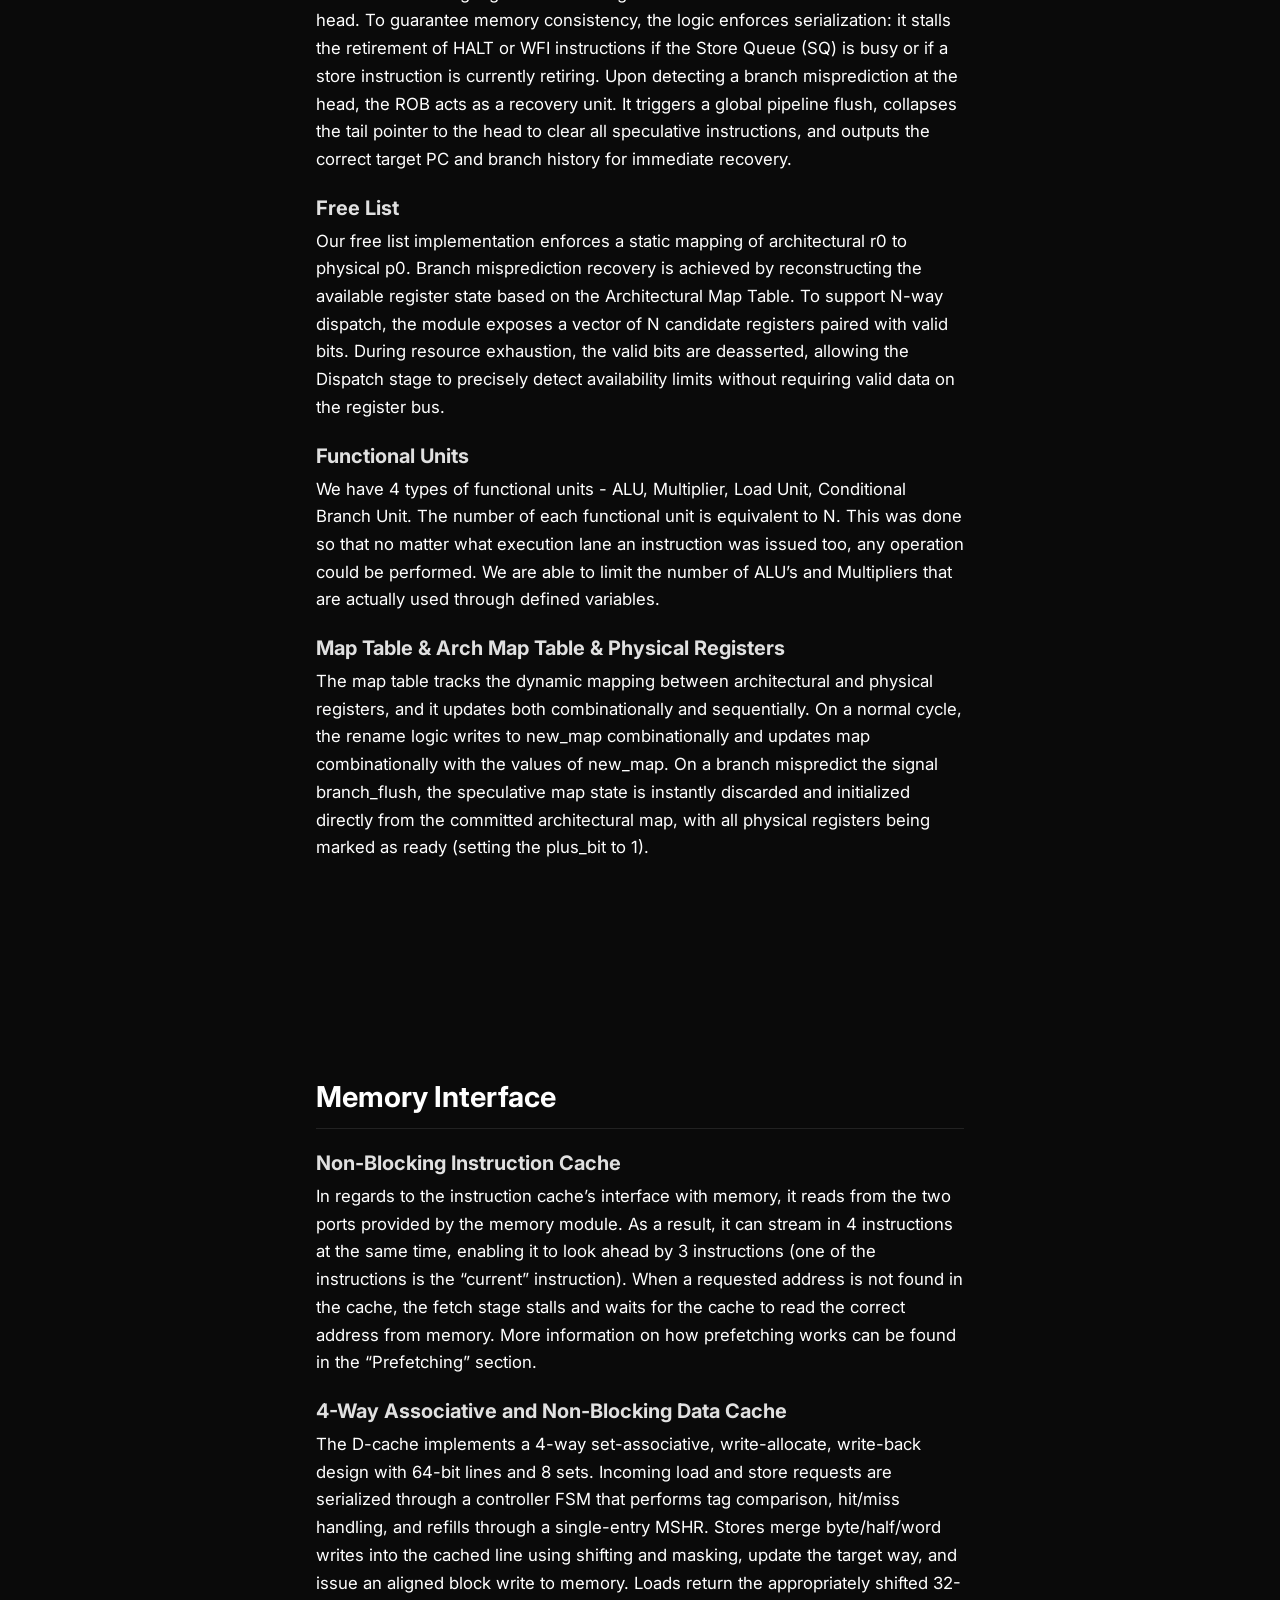
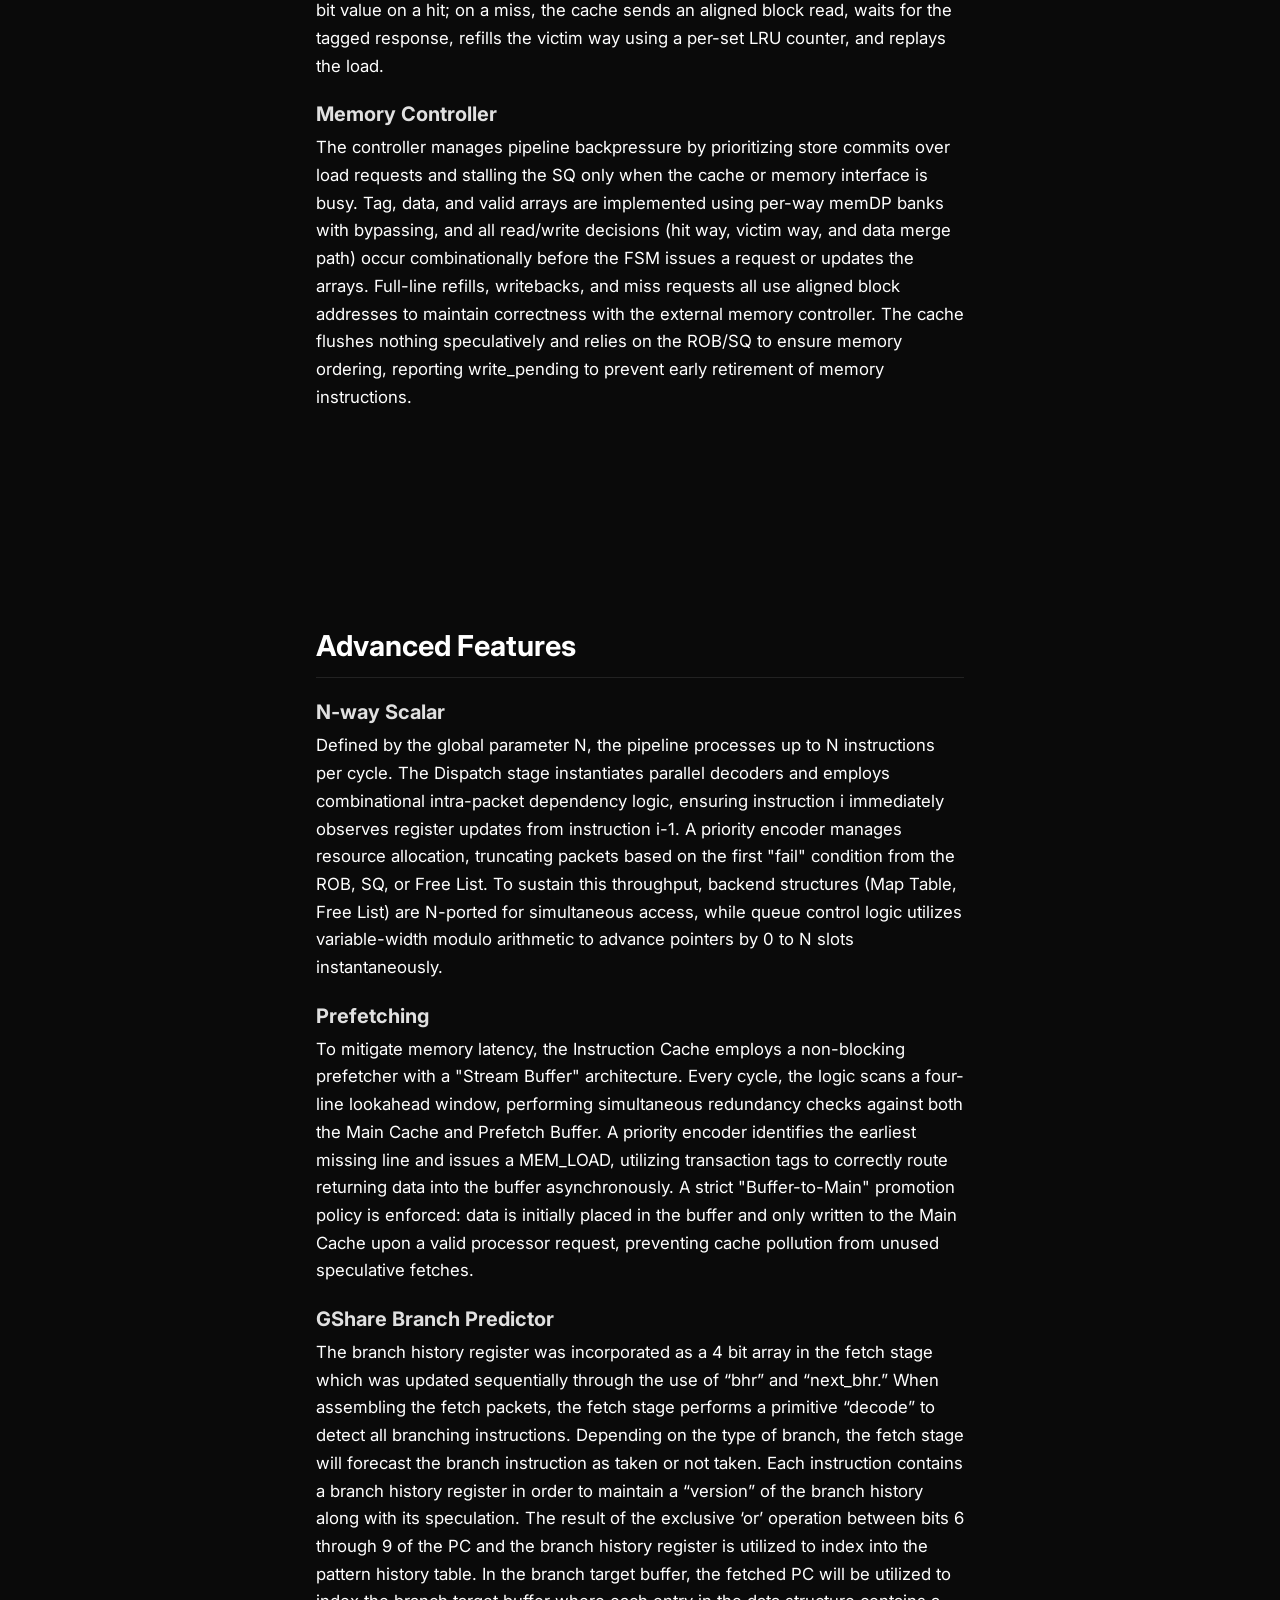
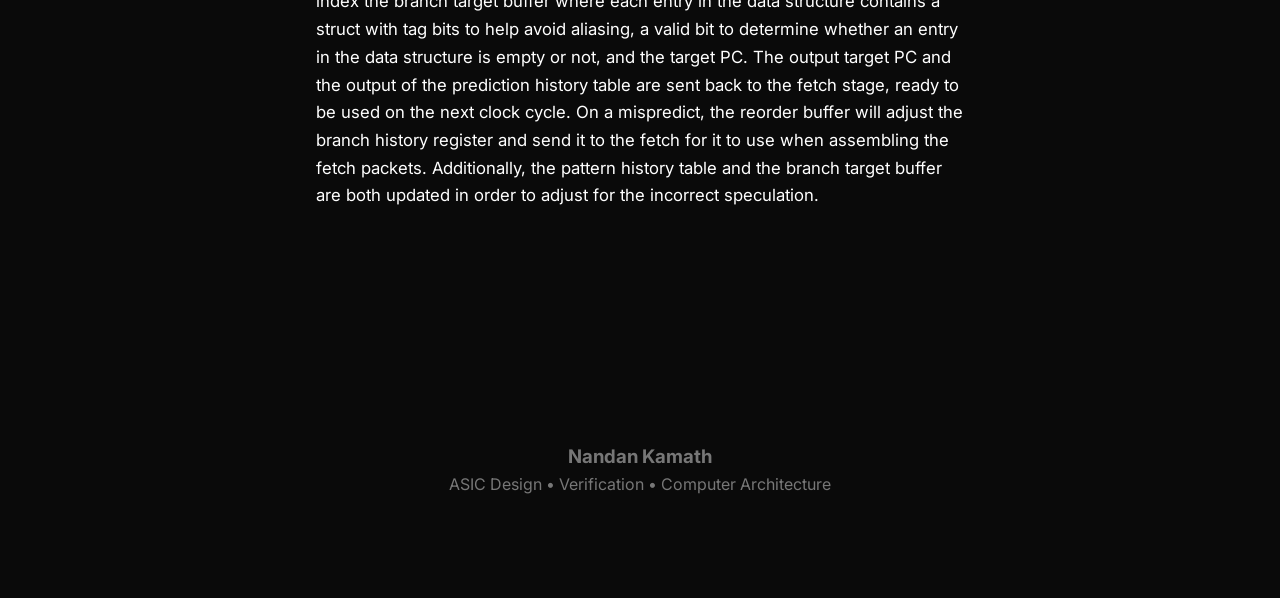
==== commit a4663f22: "Update r10k.html" ====
--- a/projects/r10k.html
+++ b/projects/r10k.html
@@ -53,14 +53,14 @@
             <h2>Pipeline Stages and Details</h2>
 
             <h3>Fetch Stage</h3>
-            <p>Our fetch stage retrieves up to two instructions per cycle. Originally, we meant for this stage to eventually fetch up to N instructions. However, when transitioning from a “fake fetch” to actual fetch, we only had 2 read and write ports due to memory limitations. Unfortunately, this was never updated to fetch N instructions at a time after the ICache was implemented due to time constraints. The stage requests 64-bit aligned blocks from the ICache, employing dynamic alignment logic to correctly package two instructions (aligned PC) or a single instruction (unaligned PC).</p>
+            <p>Our fetch stage retrieves up to two instructions per cycle. The stage requests 64-bit aligned blocks from the ICache, employing dynamic alignment logic to correctly package two instructions (aligned PC) or a single instruction (unaligned PC).</p>
             <p>To manage pipeline flow, the stage couples tightly with the Instruction Queue (IQ). It monitors available slots and, upon detecting backpressure, transitions to a stall state that latches incoming cache data to prevent data loss. PC updates are strictly sequential (+4 or +8 bytes) unless overridden by an immediate branch prediction or a pipeline flush from the backend.</p>
 
             <h3>Instruction Queue</h3>
             <p>The IQ serves as a buffer with a depth of 2N entries to keep instructions in order up to the dispatch stage for ROB. Implemented as a circular FIFO, it supports simultaneous read and writes of up to N instructions per cycle. Critical to its design is a lookahead mechanism that pre-calculates the maximum number of dispatchable packets by finding the minimum between the current queue count, available ROB slots, and free RS entries. This ensures the Dispatch stage only consumes packets that immediately fit into backend resources. Flow control is maintained via a spots_available signal that backpressures the Fetch unit when the queue is near capacity, while a global branch_mispredict_flush triggers an instantaneous reset of the head and tail pointers to scrub speculative instructions.</p>
 
             <h3>Dispatch</h3>
-            <p>The Dispatch stage feeds into the ROB, parallelizing decoding, register renaming, and resource arbitration. It converts IQ packets into Dispatch packet formats while calculating the actual_dispatch_count based on the availability of Issue Queue slots, Store Queue (SQ) entries, and Free List registers. The logic identifies the first instruction that fails any of these constraints and truncates the packet at that "fail limit," ensuring only fully supported instructions proceed. During renaming, destination registers are mapped to physical tags popped from the Free List, with a specific optimization that assigns a static zero tag to x0 writes to preserve physical registers. Simultaneously, the stage assigns SQ indices relative to the current tail, allowing store instructions to be dispatched out-of-order while strictly reserving their commit order.</p>
+            <p>The dispatch stage feeds into the ROB, parallelizing decoding, register renaming, and resource arbitration. It converts IQ packets into Dispatch packet formats while calculating the actual_dispatch_count based on the availability of Issue Queue slots, Store Queue (SQ) entries, and Free List registers. The logic identifies the first instruction that fails any of these constraints and truncates the packet at that "fail limit," ensuring only fully supported instructions proceed. During renaming, destination registers are mapped to physical tags popped from the Free List, with a specific optimization that assigns a static zero tag to x0 writes to preserve physical registers. Simultaneously, the stage assigns SQ indices relative to the current tail, allowing store instructions to be dispatched out-of-order while strictly reserving their commit order.</p>
 
             <h3>Reservation Station</h3>
             <p>The centralized RS enables out-of-order issues by holding decoded instructions until their operands and memory dependencies are satisfied. It accepts up to N new instructions per cycle, selecting free entries using a priority allocator and storing the full dispatch packet for later issues. Wakeup is handled by comparing all entries against each CDB broadcast each cycle, immediately setting ready bits for matching tags, including same-cycle matches during allocation. Issue uses a parallel ready-mask and selector to choose up to N ready entries per cycle. An entry is ready when both operands have been woken up and, for loads, when its dependent store has committed in the SQ. Issued entries are freed immediately (free-on-issue), updating the RS’s open-slot bitmask and available count. On a branch misprediction flush, the RS clears all entries and restores all slots to free, ensuring no speculative state remains and allowing the pipeline to restart cleanly.</p>
@@ -69,7 +69,7 @@
             <p>The ROB maintains precise state using a circular buffer. It supports superscalar operations, allowing both the head and tail pointers to advance by multiple slots per cycle. Instructions enter at the tail and await execution results. To handle completion, the ROB scans active entries from head to tail. It employs an "oldest-match" policy, ensuring that incoming completion packets are applied to the oldest corresponding instruction, which correctly resolves ambiguity for instructions sharing tags such as ‘0’ tags. Retirement occurs in-order from the head. To guarantee memory consistency, the logic enforces serialization: it stalls the retirement of HALT or WFI instructions if the Store Queue (SQ) is busy or if a store instruction is currently retiring. Upon detecting a branch misprediction at the head, the ROB acts as a recovery unit. It triggers a global pipeline flush, collapses the tail pointer to the head to clear all speculative instructions, and outputs the correct target PC and branch history for immediate recovery.</p>
 
             <h3>Free List</h3>
-            <p>Our Free List implementation enforces a static mapping of architectural r0 to physical p0. Branch misprediction recovery is achieved by reconstructing the available register state based on the Architectural Map Table. To support N-way dispatch, the module exposes a vector of N candidate registers paired with valid bits. During resource exhaustion, the valid bits are deasserted, allowing the Dispatch stage to precisely detect availability limits without requiring valid data on the register bus.</p>
+            <p>Our free list implementation enforces a static mapping of architectural r0 to physical p0. Branch misprediction recovery is achieved by reconstructing the available register state based on the Architectural Map Table. To support N-way dispatch, the module exposes a vector of N candidate registers paired with valid bits. During resource exhaustion, the valid bits are deasserted, allowing the Dispatch stage to precisely detect availability limits without requiring valid data on the register bus.</p>
 
             <h3>Functional Units</h3>
             <p>We have 4 types of functional units - ALU, Multiplier, Load Unit, Conditional Branch Unit. The number of each functional unit is equivalent to N. This was done so that no matter what execution lane an instruction was issued too, any operation could be performed. We are able to limit the number of ALU’s and Multipliers that are actually used through defined variables.</p>
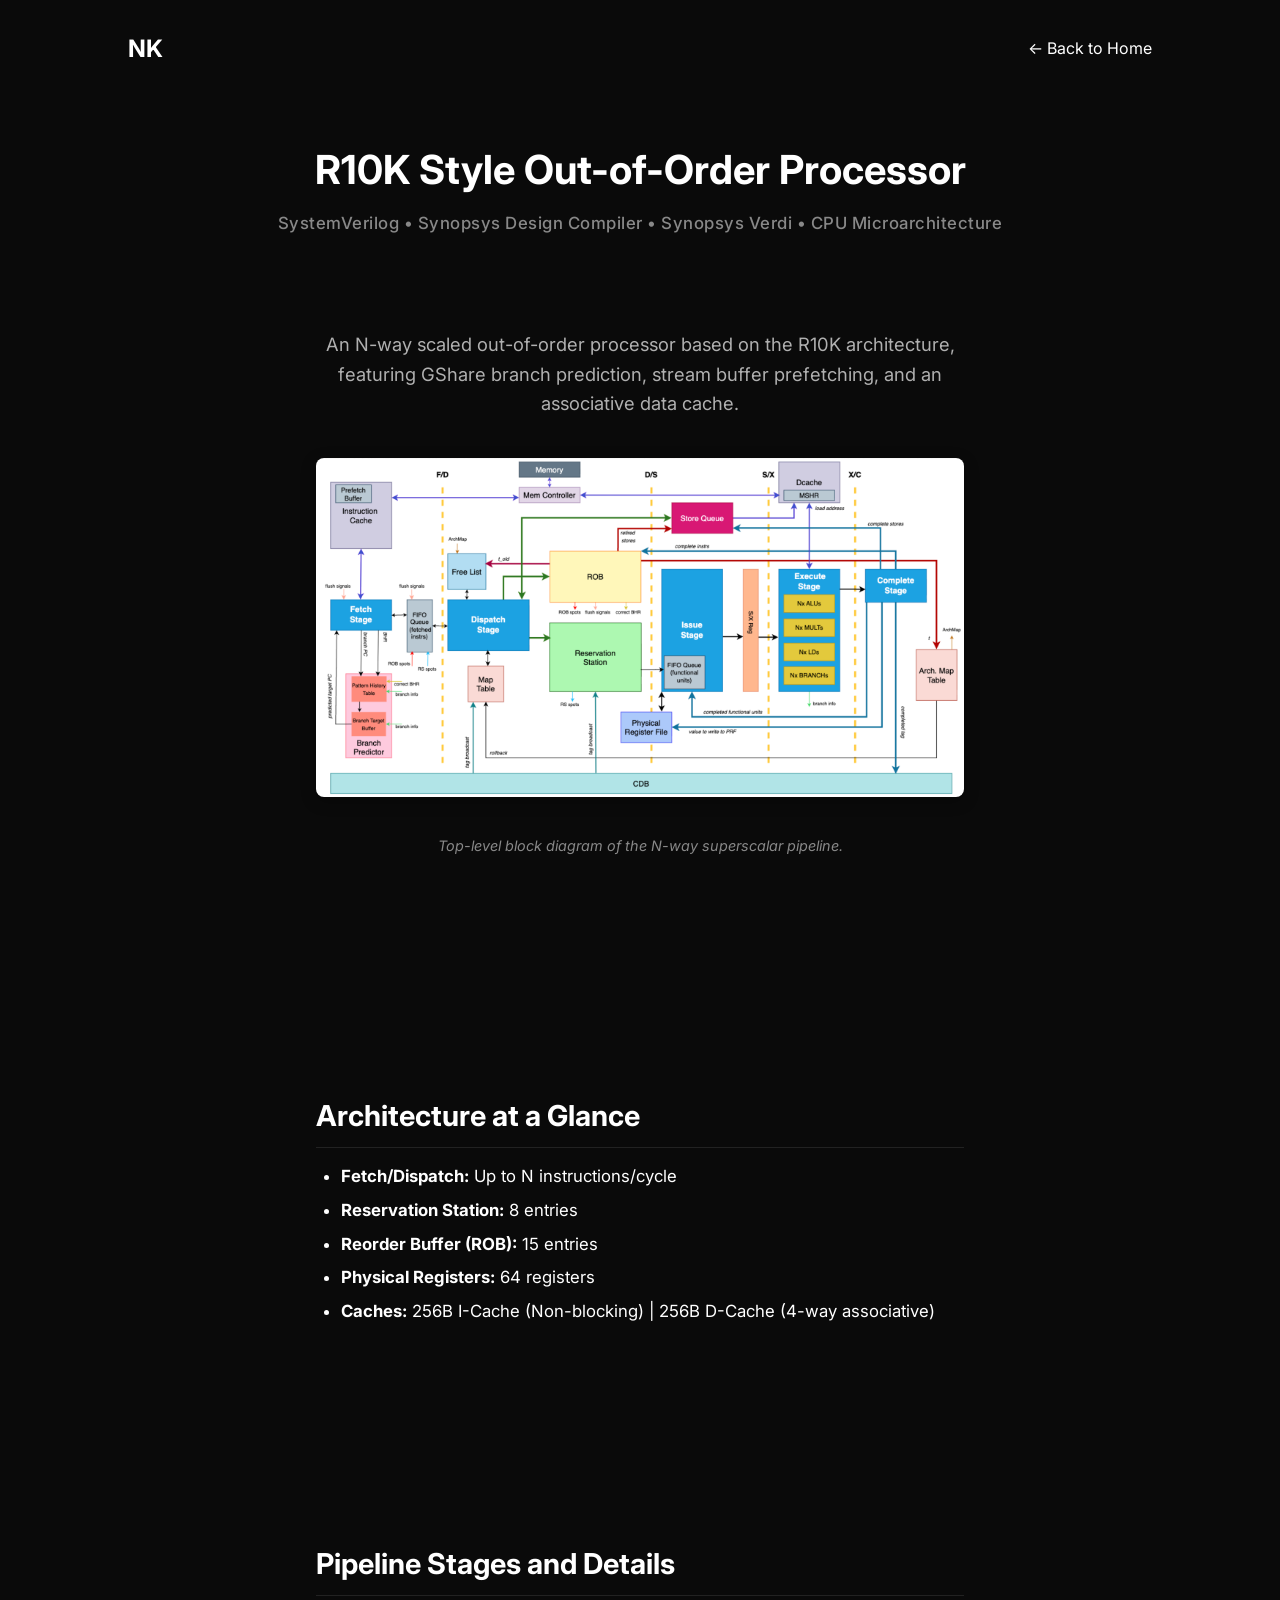
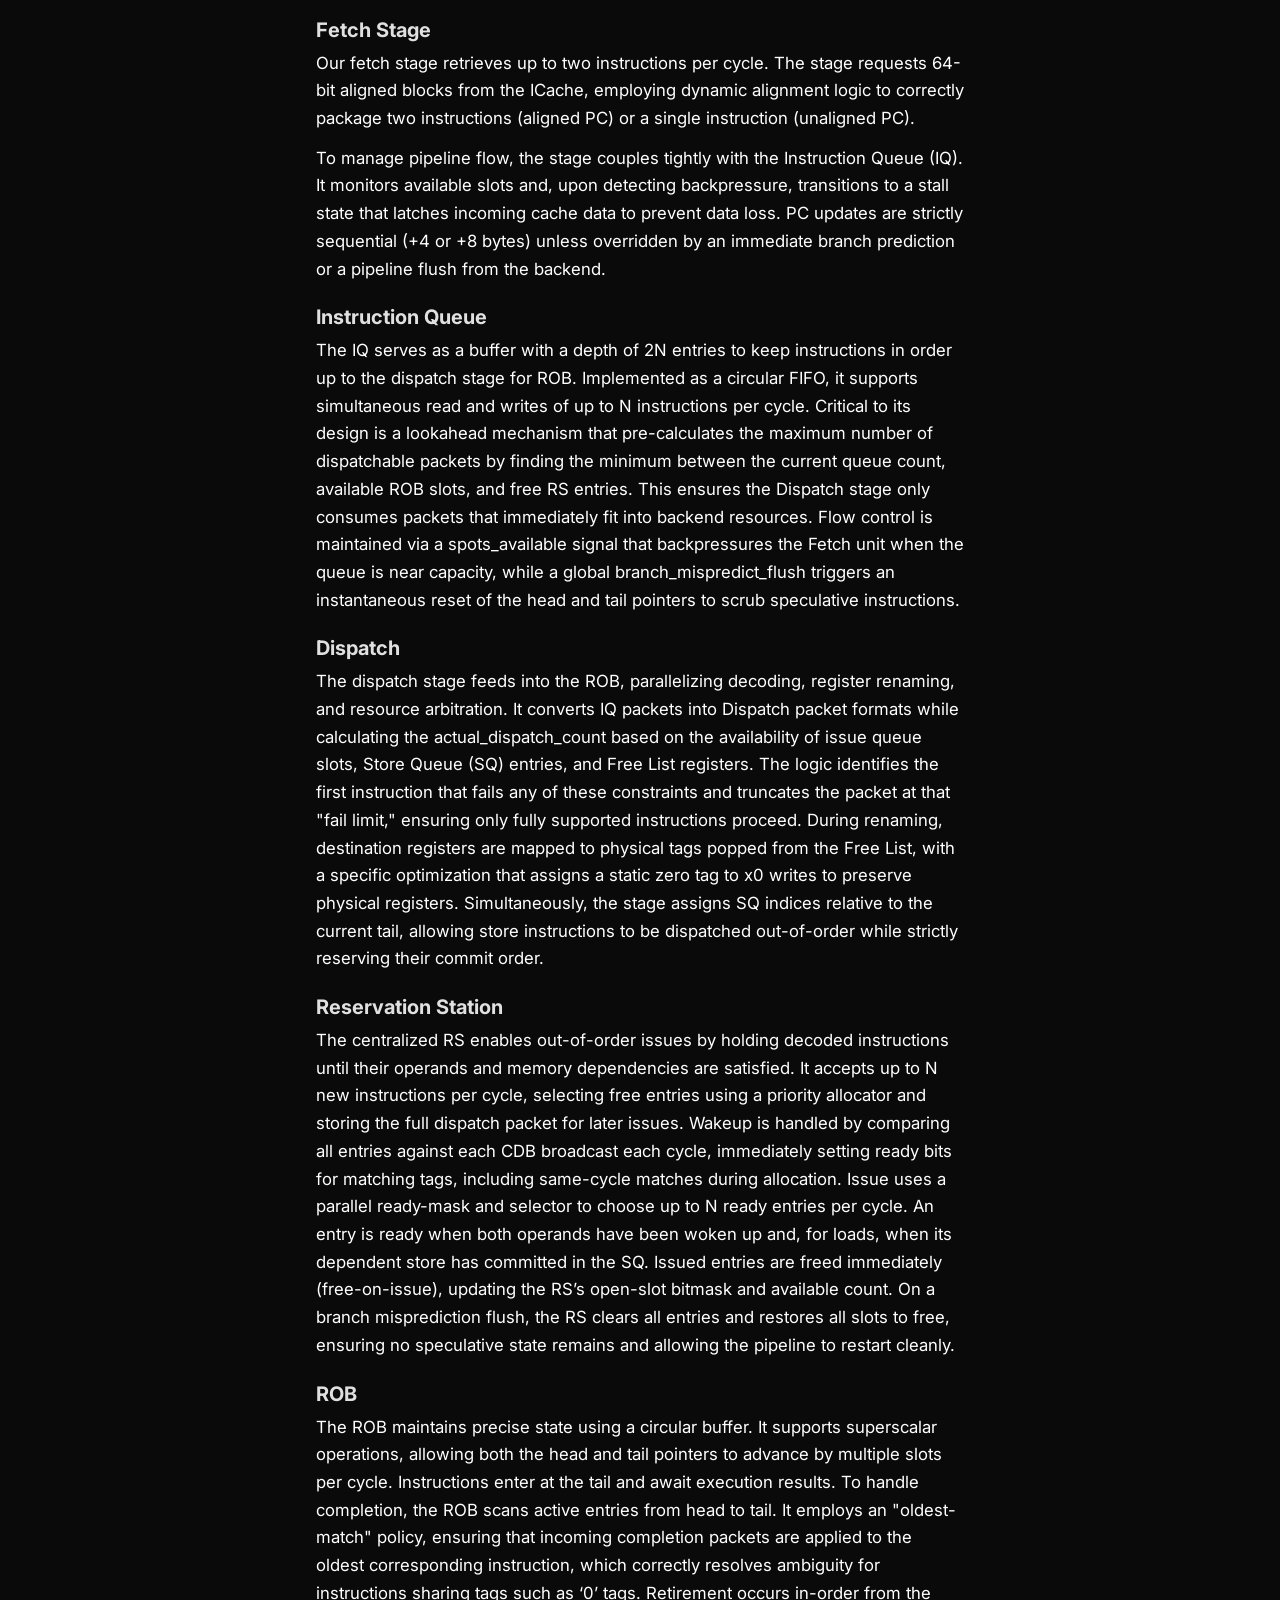
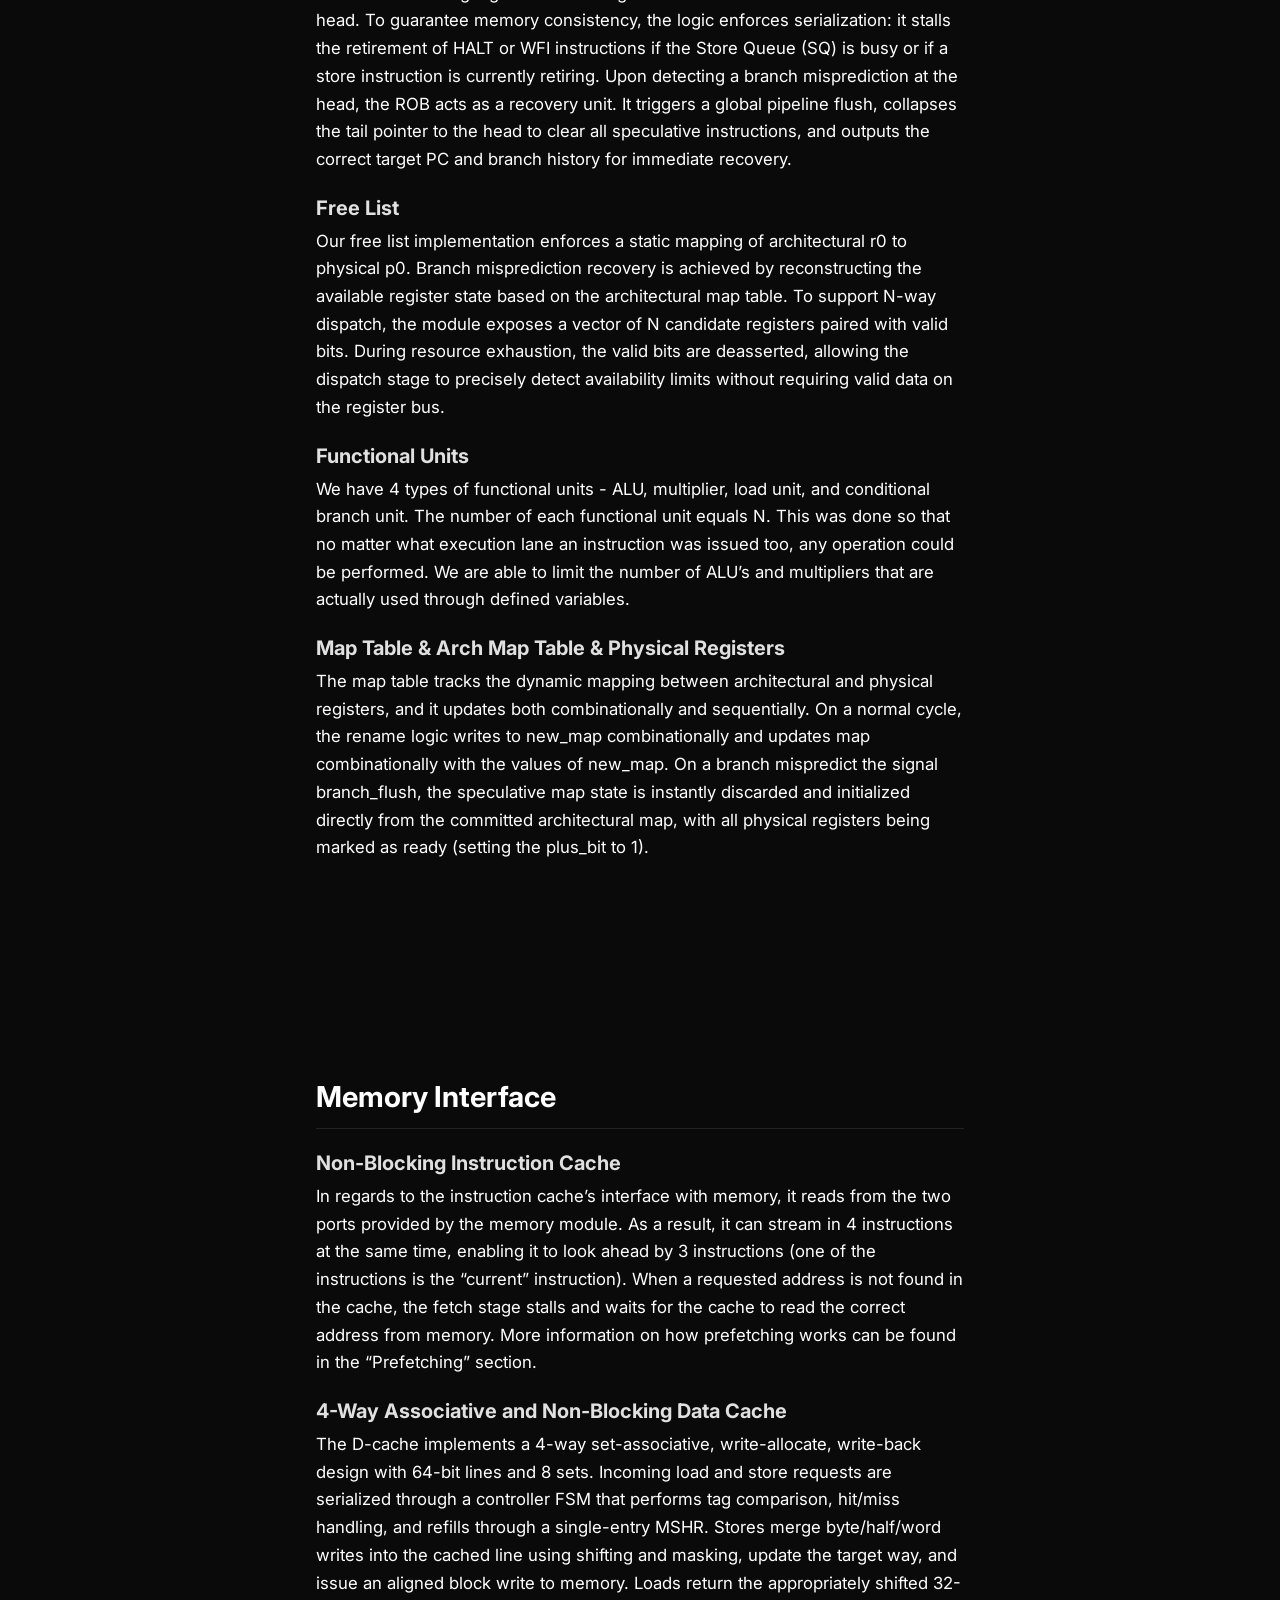
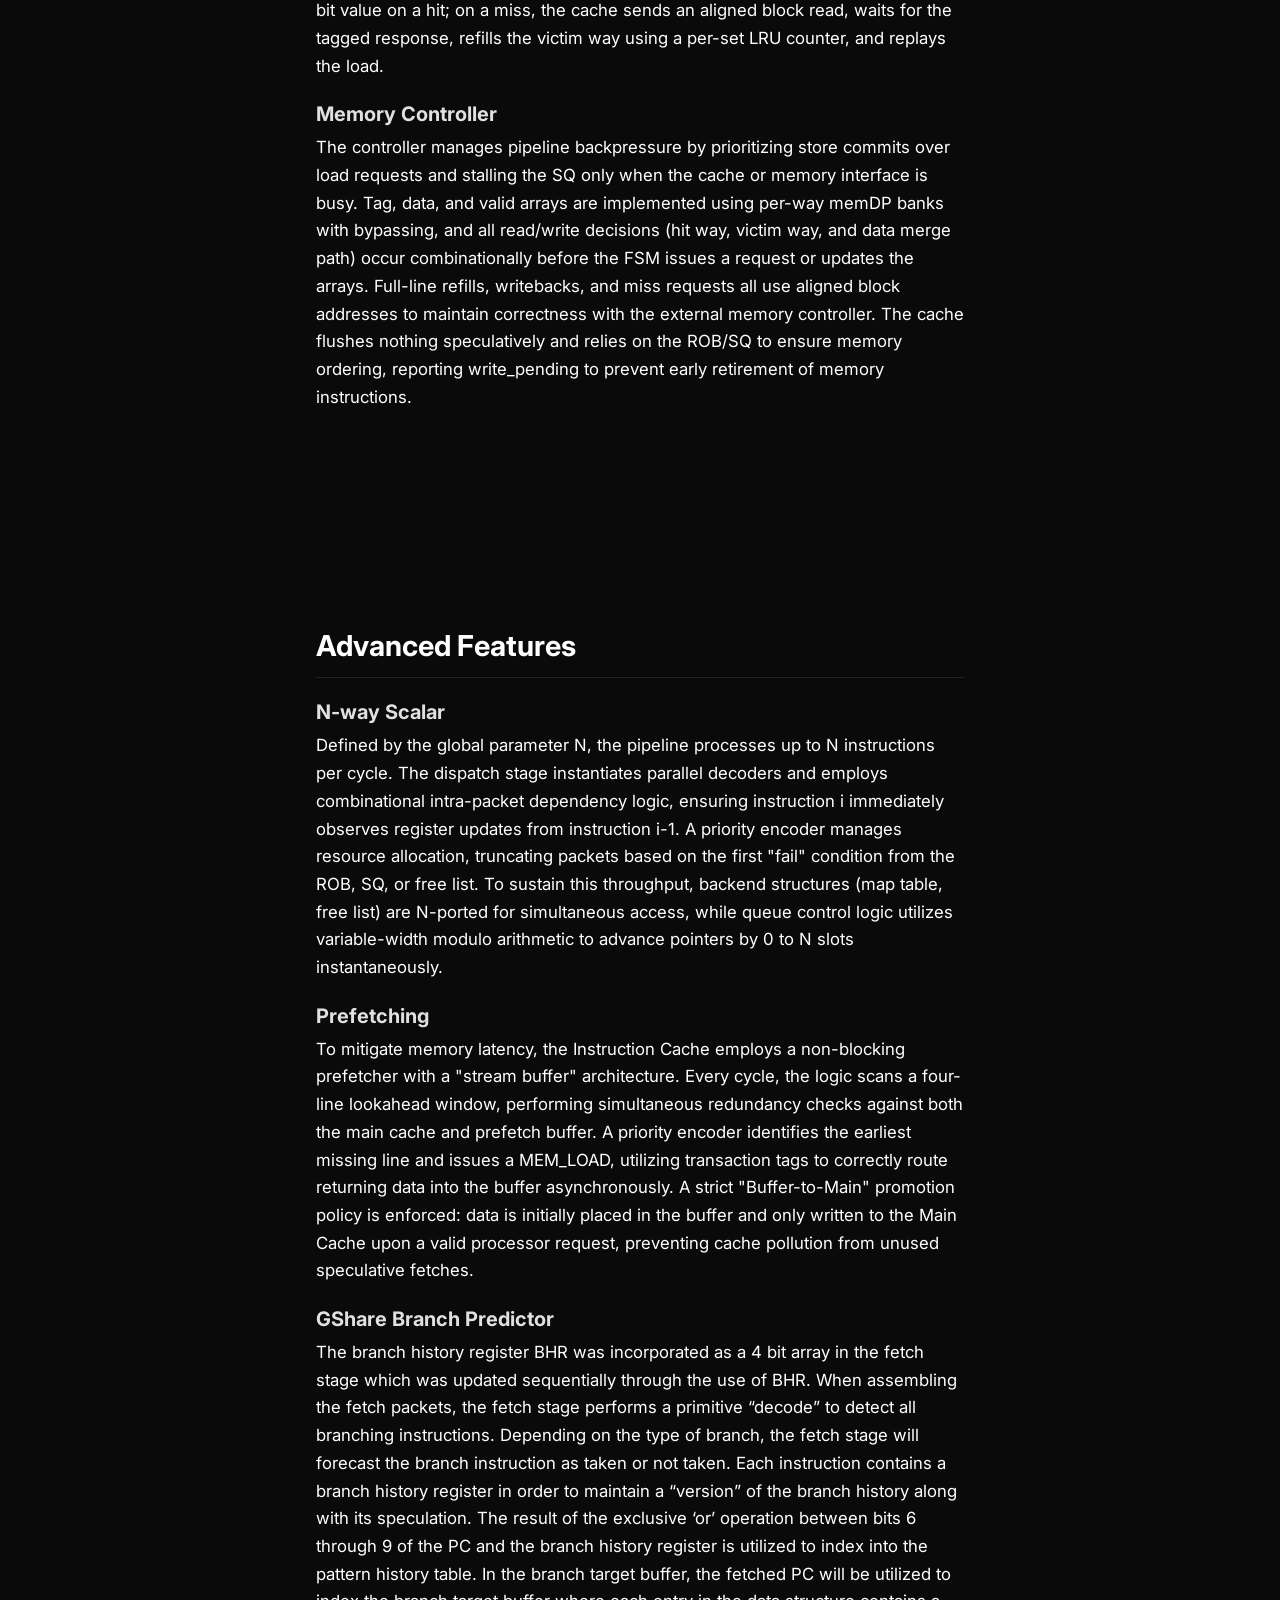
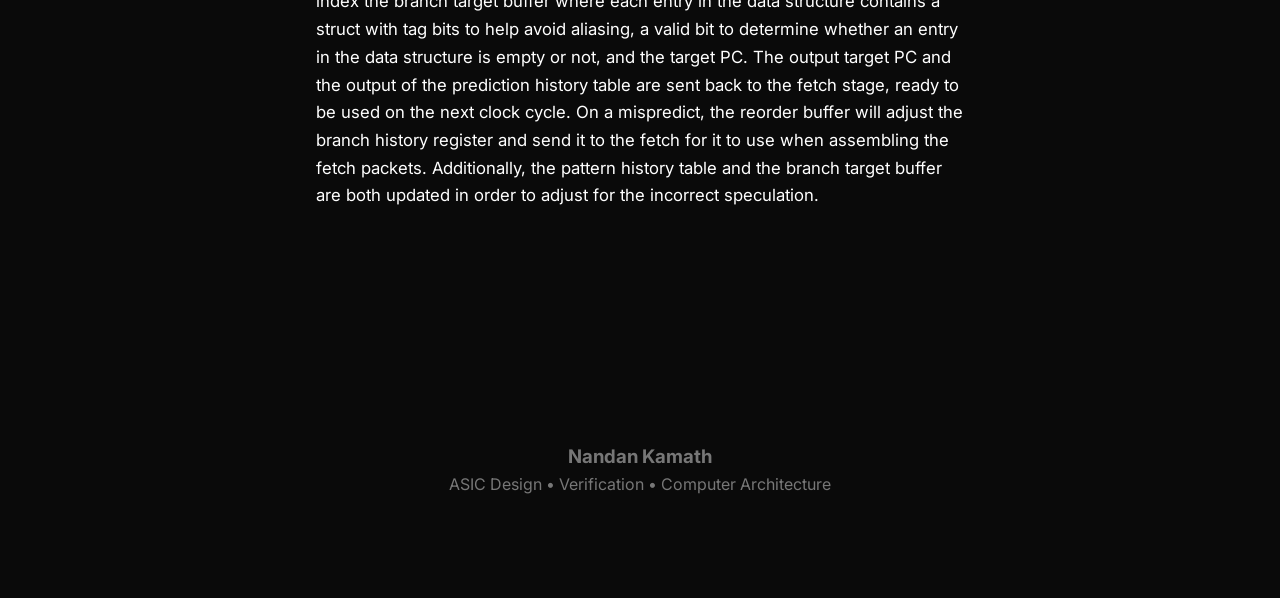
==== commit 01ede665: "Update r10k.html" ====
--- a/projects/r10k.html
+++ b/projects/r10k.html
@@ -60,7 +60,7 @@
             <p>The IQ serves as a buffer with a depth of 2N entries to keep instructions in order up to the dispatch stage for ROB. Implemented as a circular FIFO, it supports simultaneous read and writes of up to N instructions per cycle. Critical to its design is a lookahead mechanism that pre-calculates the maximum number of dispatchable packets by finding the minimum between the current queue count, available ROB slots, and free RS entries. This ensures the Dispatch stage only consumes packets that immediately fit into backend resources. Flow control is maintained via a spots_available signal that backpressures the Fetch unit when the queue is near capacity, while a global branch_mispredict_flush triggers an instantaneous reset of the head and tail pointers to scrub speculative instructions.</p>
 
             <h3>Dispatch</h3>
-            <p>The dispatch stage feeds into the ROB, parallelizing decoding, register renaming, and resource arbitration. It converts IQ packets into Dispatch packet formats while calculating the actual_dispatch_count based on the availability of Issue Queue slots, Store Queue (SQ) entries, and Free List registers. The logic identifies the first instruction that fails any of these constraints and truncates the packet at that "fail limit," ensuring only fully supported instructions proceed. During renaming, destination registers are mapped to physical tags popped from the Free List, with a specific optimization that assigns a static zero tag to x0 writes to preserve physical registers. Simultaneously, the stage assigns SQ indices relative to the current tail, allowing store instructions to be dispatched out-of-order while strictly reserving their commit order.</p>
+            <p>The dispatch stage feeds into the ROB, parallelizing decoding, register renaming, and resource arbitration. It converts IQ packets into Dispatch packet formats while calculating the actual_dispatch_count based on the availability of issue queue slots, Store Queue (SQ) entries, and Free List registers. The logic identifies the first instruction that fails any of these constraints and truncates the packet at that "fail limit," ensuring only fully supported instructions proceed. During renaming, destination registers are mapped to physical tags popped from the Free List, with a specific optimization that assigns a static zero tag to x0 writes to preserve physical registers. Simultaneously, the stage assigns SQ indices relative to the current tail, allowing store instructions to be dispatched out-of-order while strictly reserving their commit order.</p>
 
             <h3>Reservation Station</h3>
             <p>The centralized RS enables out-of-order issues by holding decoded instructions until their operands and memory dependencies are satisfied. It accepts up to N new instructions per cycle, selecting free entries using a priority allocator and storing the full dispatch packet for later issues. Wakeup is handled by comparing all entries against each CDB broadcast each cycle, immediately setting ready bits for matching tags, including same-cycle matches during allocation. Issue uses a parallel ready-mask and selector to choose up to N ready entries per cycle. An entry is ready when both operands have been woken up and, for loads, when its dependent store has committed in the SQ. Issued entries are freed immediately (free-on-issue), updating the RS’s open-slot bitmask and available count. On a branch misprediction flush, the RS clears all entries and restores all slots to free, ensuring no speculative state remains and allowing the pipeline to restart cleanly.</p>
@@ -69,10 +69,10 @@
             <p>The ROB maintains precise state using a circular buffer. It supports superscalar operations, allowing both the head and tail pointers to advance by multiple slots per cycle. Instructions enter at the tail and await execution results. To handle completion, the ROB scans active entries from head to tail. It employs an "oldest-match" policy, ensuring that incoming completion packets are applied to the oldest corresponding instruction, which correctly resolves ambiguity for instructions sharing tags such as ‘0’ tags. Retirement occurs in-order from the head. To guarantee memory consistency, the logic enforces serialization: it stalls the retirement of HALT or WFI instructions if the Store Queue (SQ) is busy or if a store instruction is currently retiring. Upon detecting a branch misprediction at the head, the ROB acts as a recovery unit. It triggers a global pipeline flush, collapses the tail pointer to the head to clear all speculative instructions, and outputs the correct target PC and branch history for immediate recovery.</p>
 
             <h3>Free List</h3>
-            <p>Our free list implementation enforces a static mapping of architectural r0 to physical p0. Branch misprediction recovery is achieved by reconstructing the available register state based on the Architectural Map Table. To support N-way dispatch, the module exposes a vector of N candidate registers paired with valid bits. During resource exhaustion, the valid bits are deasserted, allowing the Dispatch stage to precisely detect availability limits without requiring valid data on the register bus.</p>
+            <p>Our free list implementation enforces a static mapping of architectural r0 to physical p0. Branch misprediction recovery is achieved by reconstructing the available register state based on the architectural map table. To support N-way dispatch, the module exposes a vector of N candidate registers paired with valid bits. During resource exhaustion, the valid bits are deasserted, allowing the dispatch stage to precisely detect availability limits without requiring valid data on the register bus.</p>
 
             <h3>Functional Units</h3>
-            <p>We have 4 types of functional units - ALU, Multiplier, Load Unit, Conditional Branch Unit. The number of each functional unit is equivalent to N. This was done so that no matter what execution lane an instruction was issued too, any operation could be performed. We are able to limit the number of ALU’s and Multipliers that are actually used through defined variables.</p>
+            <p>We have 4 types of functional units - ALU, multiplier, load unit, and conditional branch unit. The number of each functional unit equals N. This was done so that no matter what execution lane an instruction was issued too, any operation could be performed. We are able to limit the number of ALU’s and multipliers that are actually used through defined variables.</p>
 
             <h3>Map Table & Arch Map Table & Physical Registers</h3>
             <p>The map table tracks the dynamic mapping between architectural and physical registers, and it updates both combinationally and sequentially. On a normal cycle, the rename logic writes to new_map combinationally and updates map combinationally with the values of new_map. On a branch mispredict the signal branch_flush, the speculative map state is instantly discarded and initialized directly from the committed architectural map, with all physical registers being marked as ready (setting the plus_bit to 1).</p>
@@ -95,13 +95,13 @@
             <h2>Advanced Features</h2>
 
             <h3>N-way Scalar</h3>
-            <p>Defined by the global parameter N, the pipeline processes up to N instructions per cycle. The Dispatch stage instantiates parallel decoders and employs combinational intra-packet dependency logic, ensuring instruction i immediately observes register updates from instruction i-1. A priority encoder manages resource allocation, truncating packets based on the first "fail" condition from the ROB, SQ, or Free List. To sustain this throughput, backend structures (Map Table, Free List) are N-ported for simultaneous access, while queue control logic utilizes variable-width modulo arithmetic to advance pointers by 0 to N slots instantaneously.</p>
+            <p>Defined by the global parameter N, the pipeline processes up to N instructions per cycle. The dispatch stage instantiates parallel decoders and employs combinational intra-packet dependency logic, ensuring instruction i immediately observes register updates from instruction i-1. A priority encoder manages resource allocation, truncating packets based on the first "fail" condition from the ROB, SQ, or free list. To sustain this throughput, backend structures (map table, free list) are N-ported for simultaneous access, while queue control logic utilizes variable-width modulo arithmetic to advance pointers by 0 to N slots instantaneously.</p>
 
             <h3>Prefetching</h3>
-            <p>To mitigate memory latency, the Instruction Cache employs a non-blocking prefetcher with a "Stream Buffer" architecture. Every cycle, the logic scans a four-line lookahead window, performing simultaneous redundancy checks against both the Main Cache and Prefetch Buffer. A priority encoder identifies the earliest missing line and issues a MEM_LOAD, utilizing transaction tags to correctly route returning data into the buffer asynchronously. A strict "Buffer-to-Main" promotion policy is enforced: data is initially placed in the buffer and only written to the Main Cache upon a valid processor request, preventing cache pollution from unused speculative fetches.</p>
+            <p>To mitigate memory latency, the Instruction Cache employs a non-blocking prefetcher with a "stream buffer" architecture. Every cycle, the logic scans a four-line lookahead window, performing simultaneous redundancy checks against both the main cache and prefetch buffer. A priority encoder identifies the earliest missing line and issues a MEM_LOAD, utilizing transaction tags to correctly route returning data into the buffer asynchronously. A strict "Buffer-to-Main" promotion policy is enforced: data is initially placed in the buffer and only written to the Main Cache upon a valid processor request, preventing cache pollution from unused speculative fetches.</p>
 
             <h3>GShare Branch Predictor</h3>
-            <p>The branch history register was incorporated as a 4 bit array in the fetch stage which was updated sequentially through the use of “bhr” and “next_bhr.” When assembling the fetch packets, the fetch stage performs a primitive “decode” to detect all branching instructions. Depending on the type of branch, the fetch stage will forecast the branch instruction as taken or not taken. Each instruction contains a branch history register in order to maintain a “version” of the branch history along with its speculation. The result of the exclusive ‘or’ operation between bits 6 through 9 of the PC and the branch history register is utilized to index into the pattern history table. In the branch target buffer, the fetched PC will be utilized to index the branch target buffer where each entry in the data structure contains a struct with tag bits to help avoid aliasing, a valid bit to determine whether an entry in the data structure is empty or not, and the target PC. The output target PC and the output of the prediction history table are sent back to the fetch stage, ready to be used on the next clock cycle. On a mispredict, the reorder buffer will adjust the branch history register and send it to the fetch for it to use when assembling the fetch packets. Additionally, the pattern history table and the branch target buffer are both updated in order to adjust for the incorrect speculation.</p>
+            <p>The branch history register BHR was incorporated as a 4 bit array in the fetch stage which was updated sequentially through the use of BHR. When assembling the fetch packets, the fetch stage performs a primitive “decode” to detect all branching instructions. Depending on the type of branch, the fetch stage will forecast the branch instruction as taken or not taken. Each instruction contains a branch history register in order to maintain a “version” of the branch history along with its speculation. The result of the exclusive ‘or’ operation between bits 6 through 9 of the PC and the branch history register is utilized to index into the pattern history table. In the branch target buffer, the fetched PC will be utilized to index the branch target buffer where each entry in the data structure contains a struct with tag bits to help avoid aliasing, a valid bit to determine whether an entry in the data structure is empty or not, and the target PC. The output target PC and the output of the prediction history table are sent back to the fetch stage, ready to be used on the next clock cycle. On a mispredict, the reorder buffer will adjust the branch history register and send it to the fetch for it to use when assembling the fetch packets. Additionally, the pattern history table and the branch target buffer are both updated in order to adjust for the incorrect speculation.</p>
         </section>
 
     </main>
